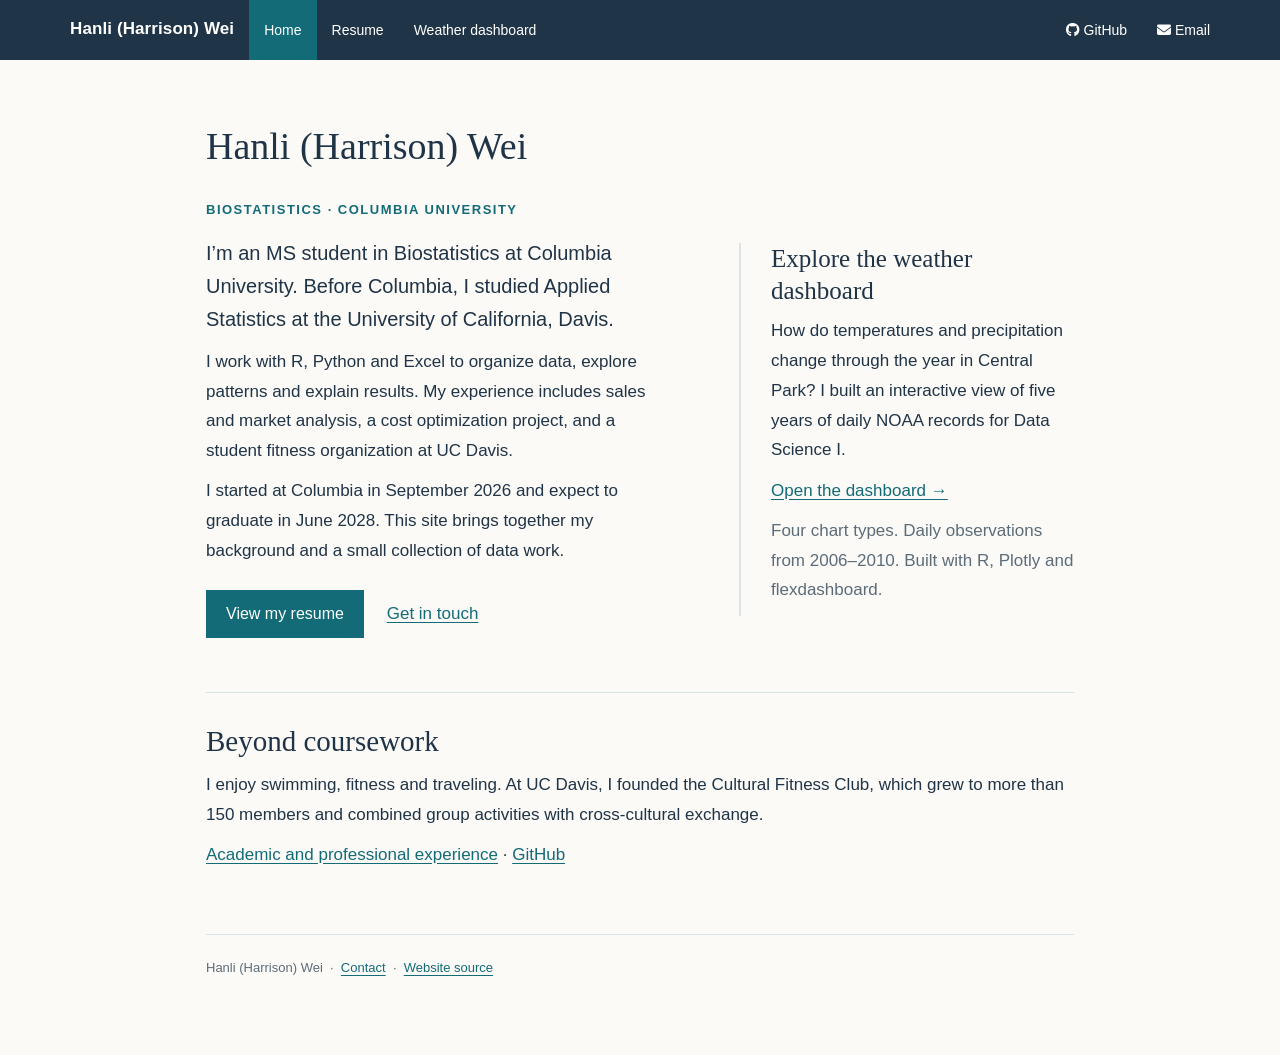
==== index.html @ e3061a86 "Publish reproducible pages after data, navigation and responsive checks" ====
<!DOCTYPE html>

<html>

<head>

<meta charset="utf-8" />
<meta name="generator" content="pandoc" />
<meta http-equiv="X-UA-Compatible" content="IE=EDGE" />




<title>Hanli (Harrison) Wei</title>

<script src="site_libs/header-attrs-2.32/header-attrs.js"></script>
<script src="site_libs/jquery-3.6.0/jquery-3.6.0.min.js"></script>
<meta name="viewport" content="width=device-width, initial-scale=1" />
<link href="site_libs/bootstrap-3.3.5/css/flatly.min.css" rel="stylesheet" />
<script src="site_libs/bootstrap-3.3.5/js/bootstrap.min.js"></script>
<script src="site_libs/bootstrap-3.3.5/shim/html5shiv.min.js"></script>
<script src="site_libs/bootstrap-3.3.5/shim/respond.min.js"></script>
<style>h1 {font-size: 34px;}
       h1.title {font-size: 38px;}
       h2 {font-size: 30px;}
       h3 {font-size: 24px;}
       h4 {font-size: 18px;}
       h5 {font-size: 16px;}
       h6 {font-size: 12px;}
       code {color: inherit; background-color: rgba(0, 0, 0, 0.04);}
       pre:not([class]) { background-color: white }</style>
<script src="site_libs/navigation-1.1/tabsets.js"></script>
<link href="site_libs/highlightjs-9.12.0/textmate.css" rel="stylesheet" />
<script src="site_libs/highlightjs-9.12.0/highlight.js"></script>
<link href="site_libs/font-awesome-6.5.2/css/all.min.css" rel="stylesheet" />
<link href="site_libs/font-awesome-6.5.2/css/v4-shims.min.css" rel="stylesheet" />

<style type="text/css">
  code{white-space: pre-wrap;}
  span.smallcaps{font-variant: small-caps;}
  span.underline{text-decoration: underline;}
  div.column{display: inline-block; vertical-align: top; width: 50%;}
  div.hanging-indent{margin-left: 1.5em; text-indent: -1.5em;}
  ul.task-list{list-style: none;}
    </style>

<style type="text/css">code{white-space: pre;}</style>
<script type="text/javascript">
if (window.hljs) {
  hljs.configure({languages: []});
  hljs.initHighlightingOnLoad();
  if (document.readyState && document.readyState === "complete") {
    window.setTimeout(function() { hljs.initHighlighting(); }, 0);
  }
}
</script>






<link rel="stylesheet" href="styles.css" type="text/css" />



<style type = "text/css">
.main-container {
  max-width: 940px;
  margin-left: auto;
  margin-right: auto;
}
img {
  max-width:100%;
}
.tabbed-pane {
  padding-top: 12px;
}
.html-widget {
  margin-bottom: 20px;
}
button.code-folding-btn:focus {
  outline: none;
}
summary {
  display: list-item;
}
details > summary > p:only-child {
  display: inline;
}
pre code {
  padding: 0;
}
</style>


<style type="text/css">
.dropdown-submenu {
  position: relative;
}
.dropdown-submenu>.dropdown-menu {
  top: 0;
  left: 100%;
  margin-top: -6px;
  margin-left: -1px;
  border-radius: 0 6px 6px 6px;
}
.dropdown-submenu:hover>.dropdown-menu {
  display: block;
}
.dropdown-submenu>a:after {
  display: block;
  content: " ";
  float: right;
  width: 0;
  height: 0;
  border-color: transparent;
  border-style: solid;
  border-width: 5px 0 5px 5px;
  border-left-color: #cccccc;
  margin-top: 5px;
  margin-right: -10px;
}
.dropdown-submenu:hover>a:after {
  border-left-color: #adb5bd;
}
.dropdown-submenu.pull-left {
  float: none;
}
.dropdown-submenu.pull-left>.dropdown-menu {
  left: -100%;
  margin-left: 10px;
  border-radius: 6px 0 6px 6px;
}
</style>

<script type="text/javascript">
// manage active state of menu based on current page
$(document).ready(function () {
  // active menu anchor
  href = window.location.pathname
  href = href.substr(href.lastIndexOf('/') + 1)
  if (href === "")
    href = "index.html";
  var menuAnchor = $('a[href="' + href + '"]');

  // mark the anchor link active (and if it's in a dropdown, also mark that active)
  var dropdown = menuAnchor.closest('li.dropdown');
  if (window.bootstrap) { // Bootstrap 4+
    menuAnchor.addClass('active');
    dropdown.find('> .dropdown-toggle').addClass('active');
  } else { // Bootstrap 3
    menuAnchor.parent().addClass('active');
    dropdown.addClass('active');
  }

  // Navbar adjustments
  var navHeight = $(".navbar").first().height() + 15;
  var style = document.createElement('style');
  var pt = "padding-top: " + navHeight + "px; ";
  var mt = "margin-top: -" + navHeight + "px; ";
  var css = "";
  // offset scroll position for anchor links (for fixed navbar)
  for (var i = 1; i <= 6; i++) {
    css += ".section h" + i + "{ " + pt + mt + "}\n";
  }
  style.innerHTML = "body {" + pt + "padding-bottom: 40px; }\n" + css;
  document.head.appendChild(style);
});
</script>

<!-- tabsets -->

<style type="text/css">
.tabset-dropdown > .nav-tabs {
  display: inline-table;
  max-height: 500px;
  min-height: 44px;
  overflow-y: auto;
  border: 1px solid #ddd;
  border-radius: 4px;
}

.tabset-dropdown > .nav-tabs > li.active:before, .tabset-dropdown > .nav-tabs.nav-tabs-open:before {
  content: "\e259";
  font-family: 'Glyphicons Halflings';
  display: inline-block;
  padding: 10px;
  border-right: 1px solid #ddd;
}

.tabset-dropdown > .nav-tabs.nav-tabs-open > li.active:before {
  content: "\e258";
  font-family: 'Glyphicons Halflings';
  border: none;
}

.tabset-dropdown > .nav-tabs > li.active {
  display: block;
}

.tabset-dropdown > .nav-tabs > li > a,
.tabset-dropdown > .nav-tabs > li > a:focus,
.tabset-dropdown > .nav-tabs > li > a:hover {
  border: none;
  display: inline-block;
  border-radius: 4px;
  background-color: transparent;
}

.tabset-dropdown > .nav-tabs.nav-tabs-open > li {
  display: block;
  float: none;
}

.tabset-dropdown > .nav-tabs > li {
  display: none;
}
</style>

<!-- code folding -->




</head>

<body>


<div class="container-fluid main-container">




<div class="navbar navbar-default  navbar-fixed-top" role="navigation">
  <div class="container">
    <div class="navbar-header">
      <button type="button" class="navbar-toggle collapsed" data-toggle="collapse" data-bs-toggle="collapse" data-target="#navbar" data-bs-target="#navbar">
        <span class="icon-bar"></span>
        <span class="icon-bar"></span>
        <span class="icon-bar"></span>
      </button>
      <a class="navbar-brand" href="index.html">Hanli (Harrison) Wei</a>
    </div>
    <div id="navbar" class="navbar-collapse collapse">
      <ul class="nav navbar-nav">
        <li>
  <a href="index.html">Home</a>
</li>
<li>
  <a href="resume.html">Resume</a>
</li>
<li>
  <a href="dashboard.html">Weather dashboard</a>
</li>
      </ul>
      <ul class="nav navbar-nav navbar-right">
        <li>
  <a href="https://github.com/hw3206">
    <span class="fa fa-github"></span>
     
    GitHub
  </a>
</li>
<li>
  <a href="mailto:hw3206@cumc.columbia.edu">
    <span class="fa fa-envelope"></span>
     
    Email
  </a>
</li>
      </ul>
    </div><!--/.nav-collapse -->
  </div><!--/.container -->
</div><!--/.navbar -->

<div id="header">



<h1 class="title toc-ignore">Hanli (Harrison) Wei</h1>

</div>


<div class="eyebrow">
BIOSTATISTICS · COLUMBIA UNIVERSITY
</div>
<div class="intro-grid">
<div>
<p class="lead-copy">
I’m an MS student in Biostatistics at Columbia University. Before
Columbia, I studied Applied Statistics at the University of California,
Davis.
</p>
<p>I work with R, Python and Excel to organize data, explore patterns
and explain results. My experience includes sales and market analysis, a
cost optimization project, and a student fitness organization at UC
Davis.</p>
<p>I started at Columbia in September 2026 and expect to graduate in
June 2028. This site brings together my background and a small
collection of data work.</p>
<div class="link-row">
<p><a class="button-link" href="resume.html">View my resume</a>
<a href="mailto:hw3206@cumc.columbia.edu">Get in touch</a></p>
</div>
</div>
<div id="explore-the-weather-dashboard"
class="section level2 intro-side">
<h2>Explore the weather dashboard</h2>
<p>How do temperatures and precipitation change through the year in
Central Park? I built an interactive view of five years of daily NOAA
records for Data Science I.</p>
<p><a href="dashboard.html">Open the dashboard →</a></p>
<p class="muted">
Four chart types. Daily observations from 2006–2010. Built with R,
Plotly and flexdashboard.
</p>
</div>
</div>
<div class="section-rule">

</div>
<div id="beyond-coursework" class="section level2">
<h2>Beyond coursework</h2>
<p>I enjoy swimming, fitness and traveling. At UC Davis, I founded the
Cultural Fitness Club, which grew to more than 150 members and combined
group activities with cross-cultural exchange.</p>
<p><a href="resume.html">Academic and professional experience</a> · <a
href="https://github.com/hw3206">GitHub</a></p>
</div>

<footer class="site-footer">
  <span>Hanli (Harrison) Wei</span> &nbsp;·&nbsp;
  <a href="mailto:hw3206@cumc.columbia.edu">Contact</a> &nbsp;·&nbsp;
  <a href="https://github.com/hw3206/hw3206.github.io">Website source</a>
</footer>



</div>

<script>

// add bootstrap table styles to pandoc tables
function bootstrapStylePandocTables() {
  $('tr.odd').parent('tbody').parent('table').addClass('table table-condensed');
}
$(document).ready(function () {
  bootstrapStylePandocTables();
});


</script>

<!-- tabsets -->

<script>
$(document).ready(function () {
  window.buildTabsets("TOC");
});

$(document).ready(function () {
  $('.tabset-dropdown > .nav-tabs > li').click(function () {
    $(this).parent().toggleClass('nav-tabs-open');
  });
});
</script>

<!-- code folding -->


<!-- dynamically load mathjax for compatibility with self-contained -->
<script>
  (function () {
    var script = document.createElement("script");
    script.type = "text/javascript";
    script.src  = "https://mathjax.rstudio.com/latest/MathJax.js?config=TeX-AMS-MML_HTMLorMML";
    document.getElementsByTagName("head")[0].appendChild(script);
  })();
</script>

</body>
</html>
---- site_libs/bootstrap-3.3.5/css/flatly.min.css ----
@font-face {
  font-family: 'Lato';
  font-style: normal;
  font-weight: 400;
  src: url(fonts/Lato.ttf) format('truetype');
}
@font-face {
  font-family: 'Lato';
  font-style: normal;
  font-weight: 700;
  src: url(fonts/LatoBold.ttf) format('truetype');
}
@font-face {
  font-family: 'Lato';
  font-style: italic;
  font-weight: 400;
  src: url(fonts/LatoItalic.ttf) format('truetype');
}

/*!
 * bootswatch v3.3.6
 * Homepage: http://bootswatch.com
 * Copyright 2012-2015 Thomas Park
 * Licensed under MIT
 * Based on Bootstrap
*//*!
 * Bootstrap v3.3.6 (http://getbootstrap.com)
 * Copyright 2011-2015 Twitter, Inc.
 * Licensed under MIT (https://github.com/twbs/bootstrap/blob/master/LICENSE)
 *//*! normalize.css v3.0.3 | MIT License | github.com/necolas/normalize.css */html{font-family:sans-serif;-ms-text-size-adjust:100%;-webkit-text-size-adjust:100%}body{margin:0}article,aside,details,figcaption,figure,footer,header,hgroup,main,menu,nav,section,summary{display:block}audio,canvas,progress,video{display:inline-block;vertical-align:baseline}audio:not([controls]){display:none;height:0}[hidden],template{display:none}a{background-color:transparent}a:active,a:hover{outline:0}abbr[title]{border-bottom:1px dotted}b,strong{font-weight:bold}dfn{font-style:italic}h1{font-size:2em;margin:0.67em 0}mark{background:#ff0;color:#000}small{font-size:80%}sub,sup{font-size:75%;line-height:0;position:relative;vertical-align:baseline}sup{top:-0.5em}sub{bottom:-0.25em}img{border:0}svg:not(:root){overflow:hidden}figure{margin:1em 40px}hr{-webkit-box-sizing:content-box;-moz-box-sizing:content-box;box-sizing:content-box;height:0}pre{overflow:auto}code,kbd,pre,samp{font-family:monospace, monospace;font-size:1em}button,input,optgroup,select,textarea{color:inherit;font:inherit;margin:0}button{overflow:visible}button,select{text-transform:none}button,html input[type="button"],input[type="reset"],input[type="submit"]{-webkit-appearance:button;cursor:pointer}button[disabled],html input[disabled]{cursor:default}button::-moz-focus-inner,input::-moz-focus-inner{border:0;padding:0}input{line-height:normal}input[type="checkbox"],input[type="radio"]{-webkit-box-sizing:border-box;-moz-box-sizing:border-box;box-sizing:border-box;padding:0}input[type="number"]::-webkit-inner-spin-button,input[type="number"]::-webkit-outer-spin-button{height:auto}input[type="search"]{-webkit-appearance:textfield;-webkit-box-sizing:content-box;-moz-box-sizing:content-box;box-sizing:content-box}input[type="search"]::-webkit-search-cancel-button,input[type="search"]::-webkit-search-decoration{-webkit-appearance:none}fieldset{border:1px solid #c0c0c0;margin:0 2px;padding:0.35em 0.625em 0.75em}legend{border:0;padding:0}textarea{overflow:auto}optgroup{font-weight:bold}table{border-collapse:collapse;border-spacing:0}td,th{padding:0}/*! Source: https://github.com/h5bp/html5-boilerplate/blob/master/src/css/main.css */@media print{*,*:before,*:after{background:transparent !important;color:#000 !important;-webkit-box-shadow:none !important;box-shadow:none !important;text-shadow:none !important}a,a:visited{text-decoration:underline}a[href]:after{content:" (" attr(href) ")"}abbr[title]:after{content:" (" attr(title) ")"}a[href^="#"]:after,a[href^="javascript:"]:after{content:""}pre,blockquote{border:1px solid #999;page-break-inside:avoid}thead{display:table-header-group}tr,img{page-break-inside:avoid}img{max-width:100% !important}p,h2,h3{orphans:3;widows:3}h2,h3{page-break-after:avoid}.navbar{display:none}.btn>.caret,.dropup>.btn>.caret{border-top-color:#000 !important}.label{border:1px solid #000}.table{border-collapse:collapse !important}.table td,.table th{background-color:#fff !important}.table-bordered th,.table-bordered td{border:1px solid #ddd !important}}@font-face{font-family:'Glyphicons Halflings';src:url('../fonts/glyphicons-halflings-regular.eot');src:url('../fonts/glyphicons-halflings-regular.eot?#iefix') format('embedded-opentype'),url('../fonts/glyphicons-halflings-regular.woff') format('woff'),url('../fonts/glyphicons-halflings-regular.ttf') format('truetype'),url('../fonts/glyphicons-halflings-regular.svg#glyphicons_halflingsregular') format('svg')}.glyphicon{position:relative;top:1px;display:inline-block;font-family:'Glyphicons Halflings';font-style:normal;font-weight:normal;line-height:1;-webkit-font-smoothing:antialiased;-moz-osx-font-smoothing:grayscale}.glyphicon-asterisk:before{content:"\002a"}.glyphicon-plus:before{content:"\002b"}.glyphicon-euro:before,.glyphicon-eur:before{content:"\20ac"}.glyphicon-minus:before{content:"\2212"}.glyphicon-cloud:before{content:"\2601"}.glyphicon-envelope:before{content:"\2709"}.glyphicon-pencil:before{content:"\270f"}.glyphicon-glass:before{content:"\e001"}.glyphicon-music:before{content:"\e002"}.glyphicon-search:before{content:"\e003"}.glyphicon-heart:before{content:"\e005"}.glyphicon-star:before{content:"\e006"}.glyphicon-star-empty:before{content:"\e007"}.glyphicon-user:before{content:"\e008"}.glyphicon-film:before{content:"\e009"}.glyphicon-th-large:before{content:"\e010"}.glyphicon-th:before{content:"\e011"}.glyphicon-th-list:before{content:"\e012"}.glyphicon-ok:before{content:"\e013"}.glyphicon-remove:before{content:"\e014"}.glyphicon-zoom-in:before{content:"\e015"}.glyphicon-zoom-out:before{content:"\e016"}.glyphicon-off:before{content:"\e017"}.glyphicon-signal:before{content:"\e018"}.glyphicon-cog:before{content:"\e019"}.glyphicon-trash:before{content:"\e020"}.glyphicon-home:before{content:"\e021"}.glyphicon-file:before{content:"\e022"}.glyphicon-time:before{content:"\e023"}.glyphicon-road:before{content:"\e024"}.glyphicon-download-alt:before{content:"\e025"}.glyphicon-download:before{content:"\e026"}.glyphicon-upload:before{content:"\e027"}.glyphicon-inbox:before{content:"\e028"}.glyphicon-play-circle:before{content:"\e029"}.glyphicon-repeat:before{content:"\e030"}.glyphicon-refresh:before{content:"\e031"}.glyphicon-list-alt:before{content:"\e032"}.glyphicon-lock:before{content:"\e033"}.glyphicon-flag:before{content:"\e034"}.glyphicon-headphones:before{content:"\e035"}.glyphicon-volume-off:before{content:"\e036"}.glyphicon-volume-down:before{content:"\e037"}.glyphicon-volume-up:before{content:"\e038"}.glyphicon-qrcode:before{content:"\e039"}.glyphicon-barcode:before{content:"\e040"}.glyphicon-tag:before{content:"\e041"}.glyphicon-tags:before{content:"\e042"}.glyphicon-book:before{content:"\e043"}.glyphicon-bookmark:before{content:"\e044"}.glyphicon-print:before{content:"\e045"}.glyphicon-camera:before{content:"\e046"}.glyphicon-font:before{content:"\e047"}.glyphicon-bold:before{content:"\e048"}.glyphicon-italic:before{content:"\e049"}.glyphicon-text-height:before{content:"\e050"}.glyphicon-text-width:before{content:"\e051"}.glyphicon-align-left:before{content:"\e052"}.glyphicon-align-center:before{content:"\e053"}.glyphicon-align-right:before{content:"\e054"}.glyphicon-align-justify:before{content:"\e055"}.glyphicon-list:before{content:"\e056"}.glyphicon-indent-left:before{content:"\e057"}.glyphicon-indent-right:before{content:"\e058"}.glyphicon-facetime-video:before{content:"\e059"}.glyphicon-picture:before{content:"\e060"}.glyphicon-map-marker:before{content:"\e062"}.glyphicon-adjust:before{content:"\e063"}.glyphicon-tint:before{content:"\e064"}.glyphicon-edit:before{content:"\e065"}.glyphicon-share:before{content:"\e066"}.glyphicon-check:before{content:"\e067"}.glyphicon-move:before{content:"\e068"}.glyphicon-step-backward:before{content:"\e069"}.glyphicon-fast-backward:before{content:"\e070"}.glyphicon-backward:before{content:"\e071"}.glyphicon-play:before{content:"\e072"}.glyphicon-pause:before{content:"\e073"}.glyphicon-stop:before{content:"\e074"}.glyphicon-forward:before{content:"\e075"}.glyphicon-fast-forward:before{content:"\e076"}.glyphicon-step-forward:before{content:"\e077"}.glyphicon-eject:before{content:"\e078"}.glyphicon-chevron-left:before{content:"\e079"}.glyphicon-chevron-right:before{content:"\e080"}.glyphicon-plus-sign:before{content:"\e081"}.glyphicon-minus-sign:before{content:"\e082"}.glyphicon-remove-sign:before{content:"\e083"}.glyphicon-ok-sign:before{content:"\e084"}.glyphicon-question-sign:before{content:"\e085"}.glyphicon-info-sign:before{content:"\e086"}.glyphicon-screenshot:before{content:"\e087"}.glyphicon-remove-circle:before{content:"\e088"}.glyphicon-ok-circle:before{content:"\e089"}.glyphicon-ban-circle:before{content:"\e090"}.glyphicon-arrow-left:before{content:"\e091"}.glyphicon-arrow-right:before{content:"\e092"}.glyphicon-arrow-up:before{content:"\e093"}.glyphicon-arrow-down:before{content:"\e094"}.glyphicon-share-alt:before{content:"\e095"}.glyphicon-resize-full:before{content:"\e096"}.glyphicon-resize-small:before{content:"\e097"}.glyphicon-exclamation-sign:before{content:"\e101"}.glyphicon-gift:before{content:"\e102"}.glyphicon-leaf:before{content:"\e103"}.glyphicon-fire:before{content:"\e104"}.glyphicon-eye-open:before{content:"\e105"}.glyphicon-eye-close:before{content:"\e106"}.glyphicon-warning-sign:before{content:"\e107"}.glyphicon-plane:before{content:"\e108"}.glyphicon-calendar:before{content:"\e109"}.glyphicon-random:before{content:"\e110"}.glyphicon-comment:before{content:"\e111"}.glyphicon-magnet:before{content:"\e112"}.glyphicon-chevron-up:before{content:"\e113"}.glyphicon-chevron-down:before{content:"\e114"}.glyphicon-retweet:before{content:"\e115"}.glyphicon-shopping-cart:before{content:"\e116"}.glyphicon-folder-close:before{content:"\e117"}.glyphicon-folder-open:before{content:"\e118"}.glyphicon-resize-vertical:before{content:"\e119"}.glyphicon-resize-horizontal:before{content:"\e120"}.glyphicon-hdd:before{content:"\e121"}.glyphicon-bullhorn:before{content:"\e122"}.glyphicon-bell:before{content:"\e123"}.glyphicon-certificate:before{content:"\e124"}.glyphicon-thumbs-up:before{content:"\e125"}.glyphicon-thumbs-down:before{content:"\e126"}.glyphicon-hand-right:before{content:"\e127"}.glyphicon-hand-left:before{content:"\e128"}.glyphicon-hand-up:before{content:"\e129"}.glyphicon-hand-down:before{content:"\e130"}.glyphicon-circle-arrow-right:before{content:"\e131"}.glyphicon-circle-arrow-left:before{content:"\e132"}.glyphicon-circle-arrow-up:before{content:"\e133"}.glyphicon-circle-arrow-down:before{content:"\e134"}.glyphicon-globe:before{content:"\e135"}.glyphicon-wrench:before{content:"\e136"}.glyphicon-tasks:before{content:"\e137"}.glyphicon-filter:before{content:"\e138"}.glyphicon-briefcase:before{content:"\e139"}.glyphicon-fullscreen:before{content:"\e140"}.glyphicon-dashboard:before{content:"\e141"}.glyphicon-paperclip:before{content:"\e142"}.glyphicon-heart-empty:before{content:"\e143"}.glyphicon-link:before{content:"\e144"}.glyphicon-phone:before{content:"\e145"}.glyphicon-pushpin:before{content:"\e146"}.glyphicon-usd:before{content:"\e148"}.glyphicon-gbp:before{content:"\e149"}.glyphicon-sort:before{content:"\e150"}.glyphicon-sort-by-alphabet:before{content:"\e151"}.glyphicon-sort-by-alphabet-alt:before{content:"\e152"}.glyphicon-sort-by-order:before{content:"\e153"}.glyphicon-sort-by-order-alt:before{content:"\e154"}.glyphicon-sort-by-attributes:before{content:"\e155"}.glyphicon-sort-by-attributes-alt:before{content:"\e156"}.glyphicon-unchecked:before{content:"\e157"}.glyphicon-expand:before{content:"\e158"}.glyphicon-collapse-down:before{content:"\e159"}.glyphicon-collapse-up:before{content:"\e160"}.glyphicon-log-in:before{content:"\e161"}.glyphicon-flash:before{content:"\e162"}.glyphicon-log-out:before{content:"\e163"}.glyphicon-new-window:before{content:"\e164"}.glyphicon-record:before{content:"\e165"}.glyphicon-save:before{content:"\e166"}.glyphicon-open:before{content:"\e167"}.glyphicon-saved:before{content:"\e168"}.glyphicon-import:before{content:"\e169"}.glyphicon-export:before{content:"\e170"}.glyphicon-send:before{content:"\e171"}.glyphicon-floppy-disk:before{content:"\e172"}.glyphicon-floppy-saved:before{content:"\e173"}.glyphicon-floppy-remove:before{content:"\e174"}.glyphicon-floppy-save:before{content:"\e175"}.glyphicon-floppy-open:before{content:"\e176"}.glyphicon-credit-card:before{content:"\e177"}.glyphicon-transfer:before{content:"\e178"}.glyphicon-cutlery:before{content:"\e179"}.glyphicon-header:before{content:"\e180"}.glyphicon-compressed:before{content:"\e181"}.glyphicon-earphone:before{content:"\e182"}.glyphicon-phone-alt:before{content:"\e183"}.glyphicon-tower:before{content:"\e184"}.glyphicon-stats:before{content:"\e185"}.glyphicon-sd-video:before{content:"\e186"}.glyphicon-hd-video:before{content:"\e187"}.glyphicon-subtitles:before{content:"\e188"}.glyphicon-sound-stereo:before{content:"\e189"}.glyphicon-sound-dolby:before{content:"\e190"}.glyphicon-sound-5-1:before{content:"\e191"}.glyphicon-sound-6-1:before{content:"\e192"}.glyphicon-sound-7-1:before{content:"\e193"}.glyphicon-copyright-mark:before{content:"\e194"}.glyphicon-registration-mark:before{content:"\e195"}.glyphicon-cloud-download:before{content:"\e197"}.glyphicon-cloud-upload:before{content:"\e198"}.glyphicon-tree-conifer:before{content:"\e199"}.glyphicon-tree-deciduous:before{content:"\e200"}.glyphicon-cd:before{content:"\e201"}.glyphicon-save-file:before{content:"\e202"}.glyphicon-open-file:before{content:"\e203"}.glyphicon-level-up:before{content:"\e204"}.glyphicon-copy:before{content:"\e205"}.glyphicon-paste:before{content:"\e206"}.glyphicon-alert:before{content:"\e209"}.glyphicon-equalizer:before{content:"\e210"}.glyphicon-king:before{content:"\e211"}.glyphicon-queen:before{content:"\e212"}.glyphicon-pawn:before{content:"\e213"}.glyphicon-bishop:before{content:"\e214"}.glyphicon-knight:before{content:"\e215"}.glyphicon-baby-formula:before{content:"\e216"}.glyphicon-tent:before{content:"\26fa"}.glyphicon-blackboard:before{content:"\e218"}.glyphicon-bed:before{content:"\e219"}.glyphicon-apple:before{content:"\f8ff"}.glyphicon-erase:before{content:"\e221"}.glyphicon-hourglass:before{content:"\231b"}.glyphicon-lamp:before{content:"\e223"}.glyphicon-duplicate:before{content:"\e224"}.glyphicon-piggy-bank:before{content:"\e225"}.glyphicon-scissors:before{content:"\e226"}.glyphicon-bitcoin:before{content:"\e227"}.glyphicon-btc:before{content:"\e227"}.glyphicon-xbt:before{content:"\e227"}.glyphicon-yen:before{content:"\00a5"}.glyphicon-jpy:before{content:"\00a5"}.glyphicon-ruble:before{content:"\20bd"}.glyphicon-rub:before{content:"\20bd"}.glyphicon-scale:before{content:"\e230"}.glyphicon-ice-lolly:before{content:"\e231"}.glyphicon-ice-lolly-tasted:before{content:"\e232"}.glyphicon-education:before{content:"\e233"}.glyphicon-option-horizontal:before{content:"\e234"}.glyphicon-option-vertical:before{content:"\e235"}.glyphicon-menu-hamburger:before{content:"\e236"}.glyphicon-modal-window:before{content:"\e237"}.glyphicon-oil:before{content:"\e238"}.glyphicon-grain:before{content:"\e239"}.glyphicon-sunglasses:before{content:"\e240"}.glyphicon-text-size:before{content:"\e241"}.glyphicon-text-color:before{content:"\e242"}.glyphicon-text-background:before{content:"\e243"}.glyphicon-object-align-top:before{content:"\e244"}.glyphicon-object-align-bottom:before{content:"\e245"}.glyphicon-object-align-horizontal:before{content:"\e246"}.glyphicon-object-align-left:before{content:"\e247"}.glyphicon-object-align-vertical:before{content:"\e248"}.glyphicon-object-align-right:before{content:"\e249"}.glyphicon-triangle-right:before{content:"\e250"}.glyphicon-triangle-left:before{content:"\e251"}.glyphicon-triangle-bottom:before{content:"\e252"}.glyphicon-triangle-top:before{content:"\e253"}.glyphicon-console:before{content:"\e254"}.glyphicon-superscript:before{content:"\e255"}.glyphicon-subscript:before{content:"\e256"}.glyphicon-menu-left:before{content:"\e257"}.glyphicon-menu-right:before{content:"\e258"}.glyphicon-menu-down:before{content:"\e259"}.glyphicon-menu-up:before{content:"\e260"}*{-webkit-box-sizing:border-box;-moz-box-sizing:border-box;box-sizing:border-box}*:before,*:after{-webkit-box-sizing:border-box;-moz-box-sizing:border-box;box-sizing:border-box}html{font-size:10px;-webkit-tap-highlight-color:rgba(0,0,0,0)}body{font-family:"Lato","Helvetica Neue",Helvetica,Arial,sans-serif;font-size:15px;line-height:1.42857143;color:#2c3e50;background-color:#ffffff}input,button,select,textarea{font-family:inherit;font-size:inherit;line-height:inherit}a{color:#18bc9c;text-decoration:none}a:hover,a:focus{color:#18bc9c;text-decoration:underline}a:focus{outline:thin dotted;outline:5px auto -webkit-focus-ring-color;outline-offset:-2px}figure{margin:0}img{vertical-align:middle}.img-responsive,.thumbnail>img,.thumbnail a>img,.carousel-inner>.item>img,.carousel-inner>.item>a>img{display:block;max-width:100%;height:auto}.img-rounded{border-radius:6px}.img-thumbnail{padding:4px;line-height:1.42857143;background-color:#ffffff;border:1px solid #ecf0f1;border-radius:4px;-webkit-transition:all .2s ease-in-out;-o-transition:all .2s ease-in-out;transition:all .2s ease-in-out;display:inline-block;max-width:100%;height:auto}.img-circle{border-radius:50%}hr{margin-top:21px;margin-bottom:21px;border:0;border-top:1px solid #ecf0f1}.sr-only{position:absolute;width:1px;height:1px;margin:-1px;padding:0;overflow:hidden;clip:rect(0, 0, 0, 0);border:0}.sr-only-focusable:active,.sr-only-focusable:focus{position:static;width:auto;height:auto;margin:0;overflow:visible;clip:auto}[role="button"]{cursor:pointer}h1,h2,h3,h4,h5,h6,.h1,.h2,.h3,.h4,.h5,.h6{font-family:"Lato","Helvetica Neue",Helvetica,Arial,sans-serif;font-weight:400;line-height:1.1;color:inherit}h1 small,h2 small,h3 small,h4 small,h5 small,h6 small,.h1 small,.h2 small,.h3 small,.h4 small,.h5 small,.h6 small,h1 .small,h2 .small,h3 .small,h4 .small,h5 .small,h6 .small,.h1 .small,.h2 .small,.h3 .small,.h4 .small,.h5 .small,.h6 .small{font-weight:normal;line-height:1;color:#b4bcc2}h1,.h1,h2,.h2,h3,.h3{margin-top:21px;margin-bottom:10.5px}h1 small,.h1 small,h2 small,.h2 small,h3 small,.h3 small,h1 .small,.h1 .small,h2 .small,.h2 .small,h3 .small,.h3 .small{font-size:65%}h4,.h4,h5,.h5,h6,.h6{margin-top:10.5px;margin-bottom:10.5px}h4 small,.h4 small,h5 small,.h5 small,h6 small,.h6 small,h4 .small,.h4 .small,h5 .small,.h5 .small,h6 .small,.h6 .small{font-size:75%}h1,.h1{font-size:39px}h2,.h2{font-size:32px}h3,.h3{font-size:26px}h4,.h4{font-size:19px}h5,.h5{font-size:15px}h6,.h6{font-size:13px}p{margin:0 0 10.5px}.lead{margin-bottom:21px;font-size:17px;font-weight:300;line-height:1.4}@media (min-width:768px){.lead{font-size:22.5px}}small,.small{font-size:86%}mark,.mark{background-color:#f39c12;padding:.2em}.text-left{text-align:left}.text-right{text-align:right}.text-center{text-align:center}.text-justify{text-align:justify}.text-nowrap{white-space:nowrap}.text-lowercase{text-transform:lowercase}.text-uppercase{text-transform:uppercase}.text-capitalize{text-transform:capitalize}.text-muted{color:#b4bcc2}.text-primary{color:#2c3e50}a.text-primary:hover,a.text-primary:focus{color:#1a242f}.text-success{color:#ffffff}a.text-success:hover,a.text-success:focus{color:#e6e6e6}.text-info{color:#ffffff}a.text-info:hover,a.text-info:focus{color:#e6e6e6}.text-warning{color:#ffffff}a.text-warning:hover,a.text-warning:focus{color:#e6e6e6}.text-danger{color:#ffffff}a.text-danger:hover,a.text-danger:focus{color:#e6e6e6}.bg-primary{color:#fff;background-color:#2c3e50}a.bg-primary:hover,a.bg-primary:focus{background-color:#1a242f}.bg-success{background-color:#18bc9c}a.bg-success:hover,a.bg-success:focus{background-color:#128f76}.bg-info{background-color:#3498db}a.bg-info:hover,a.bg-info:focus{background-color:#217dbb}.bg-warning{background-color:#f39c12}a.bg-warning:hover,a.bg-warning:focus{background-color:#c87f0a}.bg-danger{background-color:#e74c3c}a.bg-danger:hover,a.bg-danger:focus{background-color:#d62c1a}.page-header{padding-bottom:9.5px;margin:42px 0 21px;border-bottom:1px solid transparent}ul,ol{margin-top:0;margin-bottom:10.5px}ul ul,ol ul,ul ol,ol ol{margin-bottom:0}.list-unstyled{padding-left:0;list-style:none}.list-inline{padding-left:0;list-style:none;margin-left:-5px}.list-inline>li{display:inline-block;padding-left:5px;padding-right:5px}dl{margin-top:0;margin-bottom:21px}dt,dd{line-height:1.42857143}dt{font-weight:bold}dd{margin-left:0}@media (min-width:768px){.dl-horizontal dt{float:left;width:160px;clear:left;text-align:right;overflow:hidden;text-overflow:ellipsis;white-space:nowrap}.dl-horizontal dd{margin-left:180px}}abbr[title],abbr[data-original-title]{cursor:help;border-bottom:1px dotted #b4bcc2}.initialism{font-size:90%;text-transform:uppercase}blockquote{padding:10.5px 21px;margin:0 0 21px;font-size:18.75px;border-left:5px solid #ecf0f1}blockquote p:last-child,blockquote ul:last-child,blockquote ol:last-child{margin-bottom:0}blockquote footer,blockquote small,blockquote .small{display:block;font-size:80%;line-height:1.42857143;color:#b4bcc2}blockquote footer:before,blockquote small:before,blockquote .small:before{content:'\2014 \00A0'}.blockquote-reverse,blockquote.pull-right{padding-right:15px;padding-left:0;border-right:5px solid #ecf0f1;border-left:0;text-align:right}.blockquote-reverse footer:before,blockquote.pull-right footer:before,.blockquote-reverse small:before,blockquote.pull-right small:before,.blockquote-reverse .small:before,blockquote.pull-right .small:before{content:''}.blockquote-reverse footer:after,blockquote.pull-right footer:after,.blockquote-reverse small:after,blockquote.pull-right small:after,.blockquote-reverse .small:after,blockquote.pull-right .small:after{content:'\00A0 \2014'}address{margin-bottom:21px;font-style:normal;line-height:1.42857143}code,kbd,pre,samp{font-family:monospace}code{padding:2px 4px;font-size:90%;color:#c7254e;background-color:#f9f2f4;border-radius:4px}kbd{padding:2px 4px;font-size:90%;color:#ffffff;background-color:#333333;border-radius:3px;-webkit-box-shadow:inset 0 -1px 0 rgba(0,0,0,0.25);box-shadow:inset 0 -1px 0 rgba(0,0,0,0.25)}kbd kbd{padding:0;font-size:100%;font-weight:bold;-webkit-box-shadow:none;box-shadow:none}pre{display:block;padding:10px;margin:0 0 10.5px;font-size:14px;line-height:1.42857143;word-break:break-all;word-wrap:break-word;color:#7b8a8b;background-color:#ecf0f1;border:1px solid #cccccc;border-radius:4px}pre code{padding:0;font-size:inherit;color:inherit;white-space:pre-wrap;background-color:transparent;border-radius:0}.pre-scrollable{max-height:340px;overflow-y:scroll}.container{margin-right:auto;margin-left:auto;padding-left:15px;padding-right:15px}@media (min-width:768px){.container{width:750px}}@media (min-width:992px){.container{width:970px}}@media (min-width:1200px){.container{width:1170px}}.container-fluid{margin-right:auto;margin-left:auto;padding-left:15px;padding-right:15px}.row{margin-left:-15px;margin-right:-15px}.col-xs-1,.col-sm-1,.col-md-1,.col-lg-1,.col-xs-2,.col-sm-2,.col-md-2,.col-lg-2,.col-xs-3,.col-sm-3,.col-md-3,.col-lg-3,.col-xs-4,.col-sm-4,.col-md-4,.col-lg-4,.col-xs-5,.col-sm-5,.col-md-5,.col-lg-5,.col-xs-6,.col-sm-6,.col-md-6,.col-lg-6,.col-xs-7,.col-sm-7,.col-md-7,.col-lg-7,.col-xs-8,.col-sm-8,.col-md-8,.col-lg-8,.col-xs-9,.col-sm-9,.col-md-9,.col-lg-9,.col-xs-10,.col-sm-10,.col-md-10,.col-lg-10,.col-xs-11,.col-sm-11,.col-md-11,.col-lg-11,.col-xs-12,.col-sm-12,.col-md-12,.col-lg-12{position:relative;min-height:1px;padding-left:15px;padding-right:15px}.col-xs-1,.col-xs-2,.col-xs-3,.col-xs-4,.col-xs-5,.col-xs-6,.col-xs-7,.col-xs-8,.col-xs-9,.col-xs-10,.col-xs-11,.col-xs-12{float:left}.col-xs-12{width:100%}.col-xs-11{width:91.66666667%}.col-xs-10{width:83.33333333%}.col-xs-9{width:75%}.col-xs-8{width:66.66666667%}.col-xs-7{width:58.33333333%}.col-xs-6{width:50%}.col-xs-5{width:41.66666667%}.col-xs-4{width:33.33333333%}.col-xs-3{width:25%}.col-xs-2{width:16.66666667%}.col-xs-1{width:8.33333333%}.col-xs-pull-12{right:100%}.col-xs-pull-11{right:91.66666667%}.col-xs-pull-10{right:83.33333333%}.col-xs-pull-9{right:75%}.col-xs-pull-8{right:66.66666667%}.col-xs-pull-7{right:58.33333333%}.col-xs-pull-6{right:50%}.col-xs-pull-5{right:41.66666667%}.col-xs-pull-4{right:33.33333333%}.col-xs-pull-3{right:25%}.col-xs-pull-2{right:16.66666667%}.col-xs-pull-1{right:8.33333333%}.col-xs-pull-0{right:auto}.col-xs-push-12{left:100%}.col-xs-push-11{left:91.66666667%}.col-xs-push-10{left:83.33333333%}.col-xs-push-9{left:75%}.col-xs-push-8{left:66.66666667%}.col-xs-push-7{left:58.33333333%}.col-xs-push-6{left:50%}.col-xs-push-5{left:41.66666667%}.col-xs-push-4{left:33.33333333%}.col-xs-push-3{left:25%}.col-xs-push-2{left:16.66666667%}.col-xs-push-1{left:8.33333333%}.col-xs-push-0{left:auto}.col-xs-offset-12{margin-left:100%}.col-xs-offset-11{margin-left:91.66666667%}.col-xs-offset-10{margin-left:83.33333333%}.col-xs-offset-9{margin-left:75%}.col-xs-offset-8{margin-left:66.66666667%}.col-xs-offset-7{margin-left:58.33333333%}.col-xs-offset-6{margin-left:50%}.col-xs-offset-5{margin-left:41.66666667%}.col-xs-offset-4{margin-left:33.33333333%}.col-xs-offset-3{margin-left:25%}.col-xs-offset-2{margin-left:16.66666667%}.col-xs-offset-1{margin-left:8.33333333%}.col-xs-offset-0{margin-left:0%}@media (min-width:768px){.col-sm-1,.col-sm-2,.col-sm-3,.col-sm-4,.col-sm-5,.col-sm-6,.col-sm-7,.col-sm-8,.col-sm-9,.col-sm-10,.col-sm-11,.col-sm-12{float:left}.col-sm-12{width:100%}.col-sm-11{width:91.66666667%}.col-sm-10{width:83.33333333%}.col-sm-9{width:75%}.col-sm-8{width:66.66666667%}.col-sm-7{width:58.33333333%}.col-sm-6{width:50%}.col-sm-5{width:41.66666667%}.col-sm-4{width:33.33333333%}.col-sm-3{width:25%}.col-sm-2{width:16.66666667%}.col-sm-1{width:8.33333333%}.col-sm-pull-12{right:100%}.col-sm-pull-11{right:91.66666667%}.col-sm-pull-10{right:83.33333333%}.col-sm-pull-9{right:75%}.col-sm-pull-8{right:66.66666667%}.col-sm-pull-7{right:58.33333333%}.col-sm-pull-6{right:50%}.col-sm-pull-5{right:41.66666667%}.col-sm-pull-4{right:33.33333333%}.col-sm-pull-3{right:25%}.col-sm-pull-2{right:16.66666667%}.col-sm-pull-1{right:8.33333333%}.col-sm-pull-0{right:auto}.col-sm-push-12{left:100%}.col-sm-push-11{left:91.66666667%}.col-sm-push-10{left:83.33333333%}.col-sm-push-9{left:75%}.col-sm-push-8{left:66.66666667%}.col-sm-push-7{left:58.33333333%}.col-sm-push-6{left:50%}.col-sm-push-5{left:41.66666667%}.col-sm-push-4{left:33.33333333%}.col-sm-push-3{left:25%}.col-sm-push-2{left:16.66666667%}.col-sm-push-1{left:8.33333333%}.col-sm-push-0{left:auto}.col-sm-offset-12{margin-left:100%}.col-sm-offset-11{margin-left:91.66666667%}.col-sm-offset-10{margin-left:83.33333333%}.col-sm-offset-9{margin-left:75%}.col-sm-offset-8{margin-left:66.66666667%}.col-sm-offset-7{margin-left:58.33333333%}.col-sm-offset-6{margin-left:50%}.col-sm-offset-5{margin-left:41.66666667%}.col-sm-offset-4{margin-left:33.33333333%}.col-sm-offset-3{margin-left:25%}.col-sm-offset-2{margin-left:16.66666667%}.col-sm-offset-1{margin-left:8.33333333%}.col-sm-offset-0{margin-left:0%}}@media (min-width:992px){.col-md-1,.col-md-2,.col-md-3,.col-md-4,.col-md-5,.col-md-6,.col-md-7,.col-md-8,.col-md-9,.col-md-10,.col-md-11,.col-md-12{float:left}.col-md-12{width:100%}.col-md-11{width:91.66666667%}.col-md-10{width:83.33333333%}.col-md-9{width:75%}.col-md-8{width:66.66666667%}.col-md-7{width:58.33333333%}.col-md-6{width:50%}.col-md-5{width:41.66666667%}.col-md-4{width:33.33333333%}.col-md-3{width:25%}.col-md-2{width:16.66666667%}.col-md-1{width:8.33333333%}.col-md-pull-12{right:100%}.col-md-pull-11{right:91.66666667%}.col-md-pull-10{right:83.33333333%}.col-md-pull-9{right:75%}.col-md-pull-8{right:66.66666667%}.col-md-pull-7{right:58.33333333%}.col-md-pull-6{right:50%}.col-md-pull-5{right:41.66666667%}.col-md-pull-4{right:33.33333333%}.col-md-pull-3{right:25%}.col-md-pull-2{right:16.66666667%}.col-md-pull-1{right:8.33333333%}.col-md-pull-0{right:auto}.col-md-push-12{left:100%}.col-md-push-11{left:91.66666667%}.col-md-push-10{left:83.33333333%}.col-md-push-9{left:75%}.col-md-push-8{left:66.66666667%}.col-md-push-7{left:58.33333333%}.col-md-push-6{left:50%}.col-md-push-5{left:41.66666667%}.col-md-push-4{left:33.33333333%}.col-md-push-3{left:25%}.col-md-push-2{left:16.66666667%}.col-md-push-1{left:8.33333333%}.col-md-push-0{left:auto}.col-md-offset-12{margin-left:100%}.col-md-offset-11{margin-left:91.66666667%}.col-md-offset-10{margin-left:83.33333333%}.col-md-offset-9{margin-left:75%}.col-md-offset-8{margin-left:66.66666667%}.col-md-offset-7{margin-left:58.33333333%}.col-md-offset-6{margin-left:50%}.col-md-offset-5{margin-left:41.66666667%}.col-md-offset-4{margin-left:33.33333333%}.col-md-offset-3{margin-left:25%}.col-md-offset-2{margin-left:16.66666667%}.col-md-offset-1{margin-left:8.33333333%}.col-md-offset-0{margin-left:0%}}@media (min-width:1200px){.col-lg-1,.col-lg-2,.col-lg-3,.col-lg-4,.col-lg-5,.col-lg-6,.col-lg-7,.col-lg-8,.col-lg-9,.col-lg-10,.col-lg-11,.col-lg-12{float:left}.col-lg-12{width:100%}.col-lg-11{width:91.66666667%}.col-lg-10{width:83.33333333%}.col-lg-9{width:75%}.col-lg-8{width:66.66666667%}.col-lg-7{width:58.33333333%}.col-lg-6{width:50%}.col-lg-5{width:41.66666667%}.col-lg-4{width:33.33333333%}.col-lg-3{width:25%}.col-lg-2{width:16.66666667%}.col-lg-1{width:8.33333333%}.col-lg-pull-12{right:100%}.col-lg-pull-11{right:91.66666667%}.col-lg-pull-10{right:83.33333333%}.col-lg-pull-9{right:75%}.col-lg-pull-8{right:66.66666667%}.col-lg-pull-7{right:58.33333333%}.col-lg-pull-6{right:50%}.col-lg-pull-5{right:41.66666667%}.col-lg-pull-4{right:33.33333333%}.col-lg-pull-3{right:25%}.col-lg-pull-2{right:16.66666667%}.col-lg-pull-1{right:8.33333333%}.col-lg-pull-0{right:auto}.col-lg-push-12{left:100%}.col-lg-push-11{left:91.66666667%}.col-lg-push-10{left:83.33333333%}.col-lg-push-9{left:75%}.col-lg-push-8{left:66.66666667%}.col-lg-push-7{left:58.33333333%}.col-lg-push-6{left:50%}.col-lg-push-5{left:41.66666667%}.col-lg-push-4{left:33.33333333%}.col-lg-push-3{left:25%}.col-lg-push-2{left:16.66666667%}.col-lg-push-1{left:8.33333333%}.col-lg-push-0{left:auto}.col-lg-offset-12{margin-left:100%}.col-lg-offset-11{margin-left:91.66666667%}.col-lg-offset-10{margin-left:83.33333333%}.col-lg-offset-9{margin-left:75%}.col-lg-offset-8{margin-left:66.66666667%}.col-lg-offset-7{margin-left:58.33333333%}.col-lg-offset-6{margin-left:50%}.col-lg-offset-5{margin-left:41.66666667%}.col-lg-offset-4{margin-left:33.33333333%}.col-lg-offset-3{margin-left:25%}.col-lg-offset-2{margin-left:16.66666667%}.col-lg-offset-1{margin-left:8.33333333%}.col-lg-offset-0{margin-left:0%}}table{background-color:transparent}caption{padding-top:8px;padding-bottom:8px;color:#b4bcc2;text-align:left}th{}.table{width:100%;max-width:100%;margin-bottom:21px}.table>thead>tr>th,.table>tbody>tr>th,.table>tfoot>tr>th,.table>thead>tr>td,.table>tbody>tr>td,.table>tfoot>tr>td{padding:8px;line-height:1.42857143;vertical-align:top;border-top:1px solid #ecf0f1}.table>thead>tr>th{vertical-align:bottom;border-bottom:2px solid #ecf0f1}.table>caption+thead>tr:first-child>th,.table>colgroup+thead>tr:first-child>th,.table>thead:first-child>tr:first-child>th,.table>caption+thead>tr:first-child>td,.table>colgroup+thead>tr:first-child>td,.table>thead:first-child>tr:first-child>td{border-top:0}.table>tbody+tbody{border-top:2px solid #ecf0f1}.table .table{background-color:#ffffff}.table-condensed>thead>tr>th,.table-condensed>tbody>tr>th,.table-condensed>tfoot>tr>th,.table-condensed>thead>tr>td,.table-condensed>tbody>tr>td,.table-condensed>tfoot>tr>td{padding:5px}.table-bordered{border:1px solid #ecf0f1}.table-bordered>thead>tr>th,.table-bordered>tbody>tr>th,.table-bordered>tfoot>tr>th,.table-bordered>thead>tr>td,.table-bordered>tbody>tr>td,.table-bordered>tfoot>tr>td{border:1px solid #ecf0f1}.table-bordered>thead>tr>th,.table-bordered>thead>tr>td{border-bottom-width:2px}.table-striped>tbody>tr:nth-of-type(odd){background-color:#f9f9f9}.table-hover>tbody>tr:hover{background-color:#ecf0f1}table col[class*="col-"]{position:static;float:none;display:table-column}table td[class*="col-"],table th[class*="col-"]{position:static;float:none;display:table-cell}.table>thead>tr>td.active,.table>tbody>tr>td.active,.table>tfoot>tr>td.active,.table>thead>tr>th.active,.table>tbody>tr>th.active,.table>tfoot>tr>th.active,.table>thead>tr.active>td,.table>tbody>tr.active>td,.table>tfoot>tr.active>td,.table>thead>tr.active>th,.table>tbody>tr.active>th,.table>tfoot>tr.active>th{background-color:#ecf0f1}.table-hover>tbody>tr>td.active:hover,.table-hover>tbody>tr>th.active:hover,.table-hover>tbody>tr.active:hover>td,.table-hover>tbody>tr:hover>.active,.table-hover>tbody>tr.active:hover>th{background-color:#dde4e6}.table>thead>tr>td.success,.table>tbody>tr>td.success,.table>tfoot>tr>td.success,.table>thead>tr>th.success,.table>tbody>tr>th.success,.table>tfoot>tr>th.success,.table>thead>tr.success>td,.table>tbody>tr.success>td,.table>tfoot>tr.success>td,.table>thead>tr.success>th,.table>tbody>tr.success>th,.table>tfoot>tr.success>th{background-color:#18bc9c}.table-hover>tbody>tr>td.success:hover,.table-hover>tbody>tr>th.success:hover,.table-hover>tbody>tr.success:hover>td,.table-hover>tbody>tr:hover>.success,.table-hover>tbody>tr.success:hover>th{background-color:#15a589}.table>thead>tr>td.info,.table>tbody>tr>td.info,.table>tfoot>tr>td.info,.table>thead>tr>th.info,.table>tbody>tr>th.info,.table>tfoot>tr>th.info,.table>thead>tr.info>td,.table>tbody>tr.info>td,.table>tfoot>tr.info>td,.table>thead>tr.info>th,.table>tbody>tr.info>th,.table>tfoot>tr.info>th{background-color:#3498db}.table-hover>tbody>tr>td.info:hover,.table-hover>tbody>tr>th.info:hover,.table-hover>tbody>tr.info:hover>td,.table-hover>tbody>tr:hover>.info,.table-hover>tbody>tr.info:hover>th{background-color:#258cd1}.table>thead>tr>td.warning,.table>tbody>tr>td.warning,.table>tfoot>tr>td.warning,.table>thead>tr>th.warning,.table>tbody>tr>th.warning,.table>tfoot>tr>th.warning,.table>thead>tr.warning>td,.table>tbody>tr.warning>td,.table>tfoot>tr.warning>td,.table>thead>tr.warning>th,.table>tbody>tr.warning>th,.table>tfoot>tr.warning>th{background-color:#f39c12}.table-hover>tbody>tr>td.warning:hover,.table-hover>tbody>tr>th.warning:hover,.table-hover>tbody>tr.warning:hover>td,.table-hover>tbody>tr:hover>.warning,.table-hover>tbody>tr.warning:hover>th{background-color:#e08e0b}.table>thead>tr>td.danger,.table>tbody>tr>td.danger,.table>tfoot>tr>td.danger,.table>thead>tr>th.danger,.table>tbody>tr>th.danger,.table>tfoot>tr>th.danger,.table>thead>tr.danger>td,.table>tbody>tr.danger>td,.table>tfoot>tr.danger>td,.table>thead>tr.danger>th,.table>tbody>tr.danger>th,.table>tfoot>tr.danger>th{background-color:#e74c3c}.table-hover>tbody>tr>td.danger:hover,.table-hover>tbody>tr>th.danger:hover,.table-hover>tbody>tr.danger:hover>td,.table-hover>tbody>tr:hover>.danger,.table-hover>tbody>tr.danger:hover>th{background-color:#e43725}.table-responsive{overflow-x:auto;min-height:0.01%}@media screen and (max-width:767px){.table-responsive{width:100%;margin-bottom:15.75px;overflow-y:hidden;-ms-overflow-style:-ms-autohiding-scrollbar;border:1px solid #ecf0f1}.table-responsive>.table{margin-bottom:0}.table-responsive>.table>thead>tr>th,.table-responsive>.table>tbody>tr>th,.table-responsive>.table>tfoot>tr>th,.table-responsive>.table>thead>tr>td,.table-responsive>.table>tbody>tr>td,.table-responsive>.table>tfoot>tr>td{white-space:nowrap}.table-responsive>.table-bordered{border:0}.table-responsive>.table-bordered>thead>tr>th:first-child,.table-responsive>.table-bordered>tbody>tr>th:first-child,.table-responsive>.table-bordered>tfoot>tr>th:first-child,.table-responsive>.table-bordered>thead>tr>td:first-child,.table-responsive>.table-bordered>tbody>tr>td:first-child,.table-responsive>.table-bordered>tfoot>tr>td:first-child{border-left:0}.table-responsive>.table-bordered>thead>tr>th:last-child,.table-responsive>.table-bordered>tbody>tr>th:last-child,.table-responsive>.table-bordered>tfoot>tr>th:last-child,.table-responsive>.table-bordered>thead>tr>td:last-child,.table-responsive>.table-bordered>tbody>tr>td:last-child,.table-responsive>.table-bordered>tfoot>tr>td:last-child{border-right:0}.table-responsive>.table-bordered>tbody>tr:last-child>th,.table-responsive>.table-bordered>tfoot>tr:last-child>th,.table-responsive>.table-bordered>tbody>tr:last-child>td,.table-responsive>.table-bordered>tfoot>tr:last-child>td{border-bottom:0}}fieldset{padding:0;margin:0;border:0;min-width:0}legend{display:block;width:100%;padding:0;margin-bottom:21px;font-size:22.5px;line-height:inherit;color:#2c3e50;border:0;border-bottom:1px solid transparent}label{display:inline-block;max-width:100%;margin-bottom:5px;font-weight:bold}input[type="search"]{-webkit-box-sizing:border-box;-moz-box-sizing:border-box;box-sizing:border-box}input[type="radio"],input[type="checkbox"]{margin:4px 0 0;margin-top:1px \9;line-height:normal}input[type="file"]{display:block}input[type="range"]{display:block;width:100%}select[multiple],select[size]{height:auto}input[type="file"]:focus,input[type="radio"]:focus,input[type="checkbox"]:focus{outline:thin dotted;outline:5px auto -webkit-focus-ring-color;outline-offset:-2px}output{display:block;padding-top:11px;font-size:15px;line-height:1.42857143;color:#2c3e50}.form-control{display:block;width:100%;height:45px;padding:10px 15px;font-size:15px;line-height:1.42857143;color:#2c3e50;background-color:#ffffff;background-image:none;border:1px solid #dce4ec;border-radius:4px;-webkit-box-shadow:inset 0 1px 1px rgba(0,0,0,0.075);box-shadow:inset 0 1px 1px rgba(0,0,0,0.075);-webkit-transition:border-color ease-in-out .15s,-webkit-box-shadow ease-in-out .15s;-o-transition:border-color ease-in-out .15s,box-shadow ease-in-out .15s;transition:border-color ease-in-out .15s,box-shadow ease-in-out .15s}.form-control:focus{border-color:#2c3e50;outline:0;-webkit-box-shadow:inset 0 1px 1px rgba(0,0,0,0.075),0 0 8px rgba(44,62,80,0.6);box-shadow:inset 0 1px 1px rgba(0,0,0,0.075),0 0 8px rgba(44,62,80,0.6)}.form-control::-moz-placeholder{color:#acb6c0;opacity:1}.form-control:-ms-input-placeholder{color:#acb6c0}.form-control::-webkit-input-placeholder{color:#acb6c0}.form-control::-ms-expand{border:0;background-color:transparent}.form-control[disabled],.form-control[readonly],fieldset[disabled] .form-control{background-color:#ecf0f1;opacity:1}.form-control[disabled],fieldset[disabled] .form-control{cursor:not-allowed}textarea.form-control{height:auto}input[type="search"]{-webkit-appearance:none}@media screen and (-webkit-min-device-pixel-ratio:0){input[type="date"].form-control,input[type="time"].form-control,input[type="datetime-local"].form-control,input[type="month"].form-control{line-height:45px}input[type="date"].input-sm,input[type="time"].input-sm,input[type="datetime-local"].input-sm,input[type="month"].input-sm,.input-group-sm input[type="date"],.input-group-sm input[type="time"],.input-group-sm input[type="datetime-local"],.input-group-sm input[type="month"]{line-height:35px}input[type="date"].input-lg,input[type="time"].input-lg,input[type="datetime-local"].input-lg,input[type="month"].input-lg,.input-group-lg input[type="date"],.input-group-lg input[type="time"],.input-group-lg input[type="datetime-local"],.input-group-lg input[type="month"]{line-height:66px}}.form-group{margin-bottom:15px}.radio,.checkbox{position:relative;display:block;margin-top:10px;margin-bottom:10px}.radio label,.checkbox label{min-height:21px;padding-left:20px;margin-bottom:0;font-weight:normal;cursor:pointer}.radio input[type="radio"],.radio-inline input[type="radio"],.checkbox input[type="checkbox"],.checkbox-inline input[type="checkbox"]{position:absolute;margin-left:-20px;margin-top:4px \9}.radio+.radio,.checkbox+.checkbox{margin-top:-5px}.radio-inline,.checkbox-inline{position:relative;display:inline-block;padding-left:20px;margin-bottom:0;vertical-align:middle;font-weight:normal;cursor:pointer}.radio-inline+.radio-inline,.checkbox-inline+.checkbox-inline{margin-top:0;margin-left:10px}input[type="radio"][disabled],input[type="checkbox"][disabled],input[type="radio"].disabled,input[type="checkbox"].disabled,fieldset[disabled] input[type="radio"],fieldset[disabled] input[type="checkbox"]{cursor:not-allowed}.radio-inline.disabled,.checkbox-inline.disabled,fieldset[disabled] .radio-inline,fieldset[disabled] .checkbox-inline{cursor:not-allowed}.radio.disabled label,.checkbox.disabled label,fieldset[disabled] .radio label,fieldset[disabled] .checkbox label{cursor:not-allowed}.form-control-static{padding-top:11px;padding-bottom:11px;margin-bottom:0;min-height:36px}.form-control-static.input-lg,.form-control-static.input-sm{padding-left:0;padding-right:0}.input-sm{height:35px;padding:6px 9px;font-size:13px;line-height:1.5;border-radius:3px}select.input-sm{height:35px;line-height:35px}textarea.input-sm,select[multiple].input-sm{height:auto}.form-group-sm .form-control{height:35px;padding:6px 9px;font-size:13px;line-height:1.5;border-radius:3px}.form-group-sm select.form-control{height:35px;line-height:35px}.form-group-sm textarea.form-control,.form-group-sm select[multiple].form-control{height:auto}.form-group-sm .form-control-static{height:35px;min-height:34px;padding:7px 9px;font-size:13px;line-height:1.5}.input-lg{height:66px;padding:18px 27px;font-size:19px;line-height:1.3333333;border-radius:6px}select.input-lg{height:66px;line-height:66px}textarea.input-lg,select[multiple].input-lg{height:auto}.form-group-lg .form-control{height:66px;padding:18px 27px;font-size:19px;line-height:1.3333333;border-radius:6px}.form-group-lg select.form-control{height:66px;line-height:66px}.form-group-lg textarea.form-control,.form-group-lg select[multiple].form-control{height:auto}.form-group-lg .form-control-static{height:66px;min-height:40px;padding:19px 27px;font-size:19px;line-height:1.3333333}.has-feedback{position:relative}.has-feedback .form-control{padding-right:56.25px}.form-control-feedback{position:absolute;top:0;right:0;z-index:2;display:block;width:45px;height:45px;line-height:45px;text-align:center;pointer-events:none}.input-lg+.form-control-feedback,.input-group-lg+.form-control-feedback,.form-group-lg .form-control+.form-control-feedback{width:66px;height:66px;line-height:66px}.input-sm+.form-control-feedback,.input-group-sm+.form-control-feedback,.form-group-sm .form-control+.form-control-feedback{width:35px;height:35px;line-height:35px}.has-success .help-block,.has-success .control-label,.has-success .radio,.has-success .checkbox,.has-success .radio-inline,.has-success .checkbox-inline,.has-success.radio label,.has-success.checkbox label,.has-success.radio-inline label,.has-success.checkbox-inline label{color:#ffffff}.has-success .form-control{border-color:#ffffff;-webkit-box-shadow:inset 0 1px 1px rgba(0,0,0,0.075);box-shadow:inset 0 1px 1px rgba(0,0,0,0.075)}.has-success .form-control:focus{border-color:#e6e6e6;-webkit-box-shadow:inset 0 1px 1px rgba(0,0,0,0.075),0 0 6px #fff;box-shadow:inset 0 1px 1px rgba(0,0,0,0.075),0 0 6px #fff}.has-success .input-group-addon{color:#ffffff;border-color:#ffffff;background-color:#18bc9c}.has-success .form-control-feedback{color:#ffffff}.has-warning .help-block,.has-warning .control-label,.has-warning .radio,.has-warning .checkbox,.has-warning .radio-inline,.has-warning .checkbox-inline,.has-warning.radio label,.has-warning.checkbox label,.has-warning.radio-inline label,.has-warning.checkbox-inline label{color:#ffffff}.has-warning .form-control{border-color:#ffffff;-webkit-box-shadow:inset 0 1px 1px rgba(0,0,0,0.075);box-shadow:inset 0 1px 1px rgba(0,0,0,0.075)}.has-warning .form-control:focus{border-color:#e6e6e6;-webkit-box-shadow:inset 0 1px 1px rgba(0,0,0,0.075),0 0 6px #fff;box-shadow:inset 0 1px 1px rgba(0,0,0,0.075),0 0 6px #fff}.has-warning .input-group-addon{color:#ffffff;border-color:#ffffff;background-color:#f39c12}.has-warning .form-control-feedback{color:#ffffff}.has-error .help-block,.has-error .control-label,.has-error .radio,.has-error .checkbox,.has-error .radio-inline,.has-error .checkbox-inline,.has-error.radio label,.has-error.checkbox label,.has-error.radio-inline label,.has-error.checkbox-inline label{color:#ffffff}.has-error .form-control{border-color:#ffffff;-webkit-box-shadow:inset 0 1px 1px rgba(0,0,0,0.075);box-shadow:inset 0 1px 1px rgba(0,0,0,0.075)}.has-error .form-control:focus{border-color:#e6e6e6;-webkit-box-shadow:inset 0 1px 1px rgba(0,0,0,0.075),0 0 6px #fff;box-shadow:inset 0 1px 1px rgba(0,0,0,0.075),0 0 6px #fff}.has-error .input-group-addon{color:#ffffff;border-color:#ffffff;background-color:#e74c3c}.has-error .form-control-feedback{color:#ffffff}.has-feedback label~.form-control-feedback{top:26px}.has-feedback label.sr-only~.form-control-feedback{top:0}.help-block{display:block;margin-top:5px;margin-bottom:10px;color:#597ea2}@media (min-width:768px){.form-inline .form-group{display:inline-block;margin-bottom:0;vertical-align:middle}.form-inline .form-control{display:inline-block;width:auto;vertical-align:middle}.form-inline .form-control-static{display:inline-block}.form-inline .input-group{display:inline-table;vertical-align:middle}.form-inline .input-group .input-group-addon,.form-inline .input-group .input-group-btn,.form-inline .input-group .form-control{width:auto}.form-inline .input-group>.form-control{width:100%}.form-inline .control-label{margin-bottom:0;vertical-align:middle}.form-inline .radio,.form-inline .checkbox{display:inline-block;margin-top:0;margin-bottom:0;vertical-align:middle}.form-inline .radio label,.form-inline .checkbox label{padding-left:0}.form-inline .radio input[type="radio"],.form-inline .checkbox input[type="checkbox"]{position:relative;margin-left:0}.form-inline .has-feedback .form-control-feedback{top:0}}.form-horizontal .radio,.form-horizontal .checkbox,.form-horizontal .radio-inline,.form-horizontal .checkbox-inline{margin-top:0;margin-bottom:0;padding-top:11px}.form-horizontal .radio,.form-horizontal .checkbox{min-height:32px}.form-horizontal .form-group{margin-left:-15px;margin-right:-15px}@media (min-width:768px){.form-horizontal .control-label{text-align:right;margin-bottom:0;padding-top:11px}}.form-horizontal .has-feedback .form-control-feedback{right:15px}@media (min-width:768px){.form-horizontal .form-group-lg .control-label{padding-top:19px;font-size:19px}}@media (min-width:768px){.form-horizontal .form-group-sm .control-label{padding-top:7px;font-size:13px}}.btn{display:inline-block;margin-bottom:0;font-weight:normal;text-align:center;vertical-align:middle;-ms-touch-action:manipulation;touch-action:manipulation;cursor:pointer;background-image:none;border:1px solid transparent;white-space:nowrap;padding:10px 15px;font-size:15px;line-height:1.42857143;border-radius:4px;-webkit-user-select:none;-moz-user-select:none;-ms-user-select:none;user-select:none}.btn:focus,.btn:active:focus,.btn.active:focus,.btn.focus,.btn:active.focus,.btn.active.focus{outline:thin dotted;outline:5px auto -webkit-focus-ring-color;outline-offset:-2px}.btn:hover,.btn:focus,.btn.focus{color:#ffffff;text-decoration:none}.btn:active,.btn.active{outline:0;background-image:none;-webkit-box-shadow:inset 0 3px 5px rgba(0,0,0,0.125);box-shadow:inset 0 3px 5px rgba(0,0,0,0.125)}.btn.disabled,.btn[disabled],fieldset[disabled] .btn{cursor:not-allowed;opacity:0.65;filter:alpha(opacity=65);-webkit-box-shadow:none;box-shadow:none}a.btn.disabled,fieldset[disabled] a.btn{pointer-events:none}.btn-default{color:#ffffff;background-color:#95a5a6;border-color:#95a5a6}.btn-default:focus,.btn-default.focus{color:#ffffff;background-color:#798d8f;border-color:#566566}.btn-default:hover{color:#ffffff;background-color:#798d8f;border-color:#74898a}.btn-default:active,.btn-default.active,.open>.dropdown-toggle.btn-default{color:#ffffff;background-color:#798d8f;border-color:#74898a}.btn-default:active:hover,.btn-default.active:hover,.open>.dropdown-toggle.btn-default:hover,.btn-default:active:focus,.btn-default.active:focus,.open>.dropdown-toggle.btn-default:focus,.btn-default:active.focus,.btn-default.active.focus,.open>.dropdown-toggle.btn-default.focus{color:#ffffff;background-color:#687b7c;border-color:#566566}.btn-default:active,.btn-default.active,.open>.dropdown-toggle.btn-default{background-image:none}.btn-default.disabled:hover,.btn-default[disabled]:hover,fieldset[disabled] .btn-default:hover,.btn-default.disabled:focus,.btn-default[disabled]:focus,fieldset[disabled] .btn-default:focus,.btn-default.disabled.focus,.btn-default[disabled].focus,fieldset[disabled] .btn-default.focus{background-color:#95a5a6;border-color:#95a5a6}.btn-default .badge{color:#95a5a6;background-color:#ffffff}.btn-primary{color:#ffffff;background-color:#2c3e50;border-color:#2c3e50}.btn-primary:focus,.btn-primary.focus{color:#ffffff;background-color:#1a242f;border-color:#000000}.btn-primary:hover{color:#ffffff;background-color:#1a242f;border-color:#161f29}.btn-primary:active,.btn-primary.active,.open>.dropdown-toggle.btn-primary{color:#ffffff;background-color:#1a242f;border-color:#161f29}.btn-primary:active:hover,.btn-primary.active:hover,.open>.dropdown-toggle.btn-primary:hover,.btn-primary:active:focus,.btn-primary.active:focus,.open>.dropdown-toggle.btn-primary:focus,.btn-primary:active.focus,.btn-primary.active.focus,.open>.dropdown-toggle.btn-primary.focus{color:#ffffff;background-color:#0d1318;border-color:#000000}.btn-primary:active,.btn-primary.active,.open>.dropdown-toggle.btn-primary{background-image:none}.btn-primary.disabled:hover,.btn-primary[disabled]:hover,fieldset[disabled] .btn-primary:hover,.btn-primary.disabled:focus,.btn-primary[disabled]:focus,fieldset[disabled] .btn-primary:focus,.btn-primary.disabled.focus,.btn-primary[disabled].focus,fieldset[disabled] .btn-primary.focus{background-color:#2c3e50;border-color:#2c3e50}.btn-primary .badge{color:#2c3e50;background-color:#ffffff}.btn-success{color:#ffffff;background-color:#18bc9c;border-color:#18bc9c}.btn-success:focus,.btn-success.focus{color:#ffffff;background-color:#128f76;border-color:#0a4b3e}.btn-success:hover{color:#ffffff;background-color:#128f76;border-color:#11866f}.btn-success:active,.btn-success.active,.open>.dropdown-toggle.btn-success{color:#ffffff;background-color:#128f76;border-color:#11866f}.btn-success:active:hover,.btn-success.active:hover,.open>.dropdown-toggle.btn-success:hover,.btn-success:active:focus,.btn-success.active:focus,.open>.dropdown-toggle.btn-success:focus,.btn-success:active.focus,.btn-success.active.focus,.open>.dropdown-toggle.btn-success.focus{color:#ffffff;background-color:#0e6f5c;border-color:#0a4b3e}.btn-success:active,.btn-success.active,.open>.dropdown-toggle.btn-success{background-image:none}.btn-success.disabled:hover,.btn-success[disabled]:hover,fieldset[disabled] .btn-success:hover,.btn-success.disabled:focus,.btn-success[disabled]:focus,fieldset[disabled] .btn-success:focus,.btn-success.disabled.focus,.btn-success[disabled].focus,fieldset[disabled] .btn-success.focus{background-color:#18bc9c;border-color:#18bc9c}.btn-success .badge{color:#18bc9c;background-color:#ffffff}.btn-info{color:#ffffff;background-color:#3498db;border-color:#3498db}.btn-info:focus,.btn-info.focus{color:#ffffff;background-color:#217dbb;border-color:#16527a}.btn-info:hover{color:#ffffff;background-color:#217dbb;border-color:#2077b2}.btn-info:active,.btn-info.active,.open>.dropdown-toggle.btn-info{color:#ffffff;background-color:#217dbb;border-color:#2077b2}.btn-info:active:hover,.btn-info.active:hover,.open>.dropdown-toggle.btn-info:hover,.btn-info:active:focus,.btn-info.active:focus,.open>.dropdown-toggle.btn-info:focus,.btn-info:active.focus,.btn-info.active.focus,.open>.dropdown-toggle.btn-info.focus{color:#ffffff;background-color:#1c699d;border-color:#16527a}.btn-info:active,.btn-info.active,.open>.dropdown-toggle.btn-info{background-image:none}.btn-info.disabled:hover,.btn-info[disabled]:hover,fieldset[disabled] .btn-info:hover,.btn-info.disabled:focus,.btn-info[disabled]:focus,fieldset[disabled] .btn-info:focus,.btn-info.disabled.focus,.btn-info[disabled].focus,fieldset[disabled] .btn-info.focus{background-color:#3498db;border-color:#3498db}.btn-info .badge{color:#3498db;background-color:#ffffff}.btn-warning{color:#ffffff;background-color:#f39c12;border-color:#f39c12}.btn-warning:focus,.btn-warning.focus{color:#ffffff;background-color:#c87f0a;border-color:#7f5006}.btn-warning:hover{color:#ffffff;background-color:#c87f0a;border-color:#be780a}.btn-warning:active,.btn-warning.active,.open>.dropdown-toggle.btn-warning{color:#ffffff;background-color:#c87f0a;border-color:#be780a}.btn-warning:active:hover,.btn-warning.active:hover,.open>.dropdown-toggle.btn-warning:hover,.btn-warning:active:focus,.btn-warning.active:focus,.open>.dropdown-toggle.btn-warning:focus,.btn-warning:active.focus,.btn-warning.active.focus,.open>.dropdown-toggle.btn-warning.focus{color:#ffffff;background-color:#a66908;border-color:#7f5006}.btn-warning:active,.btn-warning.active,.open>.dropdown-toggle.btn-warning{background-image:none}.btn-warning.disabled:hover,.btn-warning[disabled]:hover,fieldset[disabled] .btn-warning:hover,.btn-warning.disabled:focus,.btn-warning[disabled]:focus,fieldset[disabled] .btn-warning:focus,.btn-warning.disabled.focus,.btn-warning[disabled].focus,fieldset[disabled] .btn-warning.focus{background-color:#f39c12;border-color:#f39c12}.btn-warning .badge{color:#f39c12;background-color:#ffffff}.btn-danger{color:#ffffff;background-color:#e74c3c;border-color:#e74c3c}.btn-danger:focus,.btn-danger.focus{color:#ffffff;background-color:#d62c1a;border-color:#921e12}.btn-danger:hover{color:#ffffff;background-color:#d62c1a;border-color:#cd2a19}.btn-danger:active,.btn-danger.active,.open>.dropdown-toggle.btn-danger{color:#ffffff;background-color:#d62c1a;border-color:#cd2a19}.btn-danger:active:hover,.btn-danger.active:hover,.open>.dropdown-toggle.btn-danger:hover,.btn-danger:active:focus,.btn-danger.active:focus,.open>.dropdown-toggle.btn-danger:focus,.btn-danger:active.focus,.btn-danger.active.focus,.open>.dropdown-toggle.btn-danger.focus{color:#ffffff;background-color:#b62516;border-color:#921e12}.btn-danger:active,.btn-danger.active,.open>.dropdown-toggle.btn-danger{background-image:none}.btn-danger.disabled:hover,.btn-danger[disabled]:hover,fieldset[disabled] .btn-danger:hover,.btn-danger.disabled:focus,.btn-danger[disabled]:focus,fieldset[disabled] .btn-danger:focus,.btn-danger.disabled.focus,.btn-danger[disabled].focus,fieldset[disabled] .btn-danger.focus{background-color:#e74c3c;border-color:#e74c3c}.btn-danger .badge{color:#e74c3c;background-color:#ffffff}.btn-link{color:#18bc9c;font-weight:normal;border-radius:0}.btn-link,.btn-link:active,.btn-link.active,.btn-link[disabled],fieldset[disabled] .btn-link{background-color:transparent;-webkit-box-shadow:none;box-shadow:none}.btn-link,.btn-link:hover,.btn-link:focus,.btn-link:active{border-color:transparent}.btn-link:hover,.btn-link:focus{color:#18bc9c;text-decoration:underline;background-color:transparent}.btn-link[disabled]:hover,fieldset[disabled] .btn-link:hover,.btn-link[disabled]:focus,fieldset[disabled] .btn-link:focus{color:#b4bcc2;text-decoration:none}.btn-lg,.btn-group-lg>.btn{padding:18px 27px;font-size:19px;line-height:1.3333333;border-radius:6px}.btn-sm,.btn-group-sm>.btn{padding:6px 9px;font-size:13px;line-height:1.5;border-radius:3px}.btn-xs,.btn-group-xs>.btn{padding:1px 5px;font-size:13px;line-height:1.5;border-radius:3px}.btn-block{display:block;width:100%}.btn-block+.btn-block{margin-top:5px}input[type="submit"].btn-block,input[type="reset"].btn-block,input[type="button"].btn-block{width:100%}.fade{opacity:0;-webkit-transition:opacity 0.15s linear;-o-transition:opacity 0.15s linear;transition:opacity 0.15s linear}.fade.in{opacity:1}.collapse{display:none}.collapse.in{display:block}tr.collapse.in{display:table-row}tbody.collapse.in{display:table-row-group}.collapsing{position:relative;height:0;overflow:hidden;-webkit-transition-property:height, visibility;-o-transition-property:height, visibility;transition-property:height, visibility;-webkit-transition-duration:0.35s;-o-transition-duration:0.35s;transition-duration:0.35s;-webkit-transition-timing-function:ease;-o-transition-timing-function:ease;transition-timing-function:ease}.caret{display:inline-block;width:0;height:0;margin-left:2px;vertical-align:middle;border-top:4px dashed;border-top:4px solid \9;border-right:4px solid transparent;border-left:4px solid transparent}.dropup,.dropdown{position:relative}.dropdown-toggle:focus{outline:0}.dropdown-menu{position:absolute;top:100%;left:0;z-index:1000;display:none;float:left;min-width:160px;padding:5px 0;margin:2px 0 0;list-style:none;font-size:15px;text-align:left;background-color:#ffffff;border:1px solid #cccccc;border:1px solid rgba(0,0,0,0.15);border-radius:4px;-webkit-box-shadow:0 6px 12px rgba(0,0,0,0.175);box-shadow:0 6px 12px rgba(0,0,0,0.175);-webkit-background-clip:padding-box;background-clip:padding-box}.dropdown-menu.pull-right{right:0;left:auto}.dropdown-menu .divider{height:1px;margin:9.5px 0;overflow:hidden;background-color:#e5e5e5}.dropdown-menu>li>a{display:block;padding:3px 20px;clear:both;font-weight:normal;line-height:1.42857143;color:#7b8a8b;white-space:nowrap}.dropdown-menu>li>a:hover,.dropdown-menu>li>a:focus{text-decoration:none;color:#ffffff;background-color:#2c3e50}.dropdown-menu>.active>a,.dropdown-menu>.active>a:hover,.dropdown-menu>.active>a:focus{color:#ffffff;text-decoration:none;outline:0;background-color:#2c3e50}.dropdown-menu>.disabled>a,.dropdown-menu>.disabled>a:hover,.dropdown-menu>.disabled>a:focus{color:#b4bcc2}.dropdown-menu>.disabled>a:hover,.dropdown-menu>.disabled>a:focus{text-decoration:none;background-color:transparent;background-image:none;filter:progid:DXImageTransform.Microsoft.gradient(enabled=false);cursor:not-allowed}.open>.dropdown-menu{display:block}.open>a{outline:0}.dropdown-menu-right{left:auto;right:0}.dropdown-menu-left{left:0;right:auto}.dropdown-header{display:block;padding:3px 20px;font-size:13px;line-height:1.42857143;color:#b4bcc2;white-space:nowrap}.dropdown-backdrop{position:fixed;left:0;right:0;bottom:0;top:0;z-index:990}.pull-right>.dropdown-menu{right:0;left:auto}.dropup .caret,.navbar-fixed-bottom .dropdown .caret{border-top:0;border-bottom:4px dashed;border-bottom:4px solid \9;content:""}.dropup .dropdown-menu,.navbar-fixed-bottom .dropdown .dropdown-menu{top:auto;bottom:100%;margin-bottom:2px}@media (min-width:768px){.navbar-right .dropdown-menu{left:auto;right:0}.navbar-right .dropdown-menu-left{left:0;right:auto}}.btn-group,.btn-group-vertical{position:relative;display:inline-block;vertical-align:middle}.btn-group>.btn,.btn-group-vertical>.btn{position:relative;float:left}.btn-group>.btn:hover,.btn-group-vertical>.btn:hover,.btn-group>.btn:focus,.btn-group-vertical>.btn:focus,.btn-group>.btn:active,.btn-group-vertical>.btn:active,.btn-group>.btn.active,.btn-group-vertical>.btn.active{z-index:2}.btn-group .btn+.btn,.btn-group .btn+.btn-group,.btn-group .btn-group+.btn,.btn-group .btn-group+.btn-group{margin-left:-1px}.btn-toolbar{margin-left:-5px}.btn-toolbar .btn,.btn-toolbar .btn-group,.btn-toolbar .input-group{float:left}.btn-toolbar>.btn,.btn-toolbar>.btn-group,.btn-toolbar>.input-group{margin-left:5px}.btn-group>.btn:not(:first-child):not(:last-child):not(.dropdown-toggle){border-radius:0}.btn-group>.btn:first-child{margin-left:0}.btn-group>.btn:first-child:not(:last-child):not(.dropdown-toggle){border-bottom-right-radius:0;border-top-right-radius:0}.btn-group>.btn:last-child:not(:first-child),.btn-group>.dropdown-toggle:not(:first-child){border-bottom-left-radius:0;border-top-left-radius:0}.btn-group>.btn-group{float:left}.btn-group>.btn-group:not(:first-child):not(:last-child)>.btn{border-radius:0}.btn-group>.btn-group:first-child:not(:last-child)>.btn:last-child,.btn-group>.btn-group:first-child:not(:last-child)>.dropdown-toggle{border-bottom-right-radius:0;border-top-right-radius:0}.btn-group>.btn-group:last-child:not(:first-child)>.btn:first-child{border-bottom-left-radius:0;border-top-left-radius:0}.btn-group .dropdown-toggle:active,.btn-group.open .dropdown-toggle{outline:0}.btn-group>.btn+.dropdown-toggle{padding-left:8px;padding-right:8px}.btn-group>.btn-lg+.dropdown-toggle{padding-left:12px;padding-right:12px}.btn-group.open .dropdown-toggle{-webkit-box-shadow:inset 0 3px 5px rgba(0,0,0,0.125);box-shadow:inset 0 3px 5px rgba(0,0,0,0.125)}.btn-group.open .dropdown-toggle.btn-link{-webkit-box-shadow:none;box-shadow:none}.btn .caret{margin-left:0}.btn-lg .caret{border-width:5px 5px 0;border-bottom-width:0}.dropup .btn-lg .caret{border-width:0 5px 5px}.btn-group-vertical>.btn,.btn-group-vertical>.btn-group,.btn-group-vertical>.btn-group>.btn{display:block;float:none;width:100%;max-width:100%}.btn-group-vertical>.btn-group>.btn{float:none}.btn-group-vertical>.btn+.btn,.btn-group-vertical>.btn+.btn-group,.btn-group-vertical>.btn-group+.btn,.btn-group-vertical>.btn-group+.btn-group{margin-top:-1px;margin-left:0}.btn-group-vertical>.btn:not(:first-child):not(:last-child){border-radius:0}.btn-group-vertical>.btn:first-child:not(:last-child){border-top-right-radius:4px;border-top-left-radius:4px;border-bottom-right-radius:0;border-bottom-left-radius:0}.btn-group-vertical>.btn:last-child:not(:first-child){border-top-right-radius:0;border-top-left-radius:0;border-bottom-right-radius:4px;border-bottom-left-radius:4px}.btn-group-vertical>.btn-group:not(:first-child):not(:last-child)>.btn{border-radius:0}.btn-group-vertical>.btn-group:first-child:not(:last-child)>.btn:last-child,.btn-group-vertical>.btn-group:first-child:not(:last-child)>.dropdown-toggle{border-bottom-right-radius:0;border-bottom-left-radius:0}.btn-group-vertical>.btn-group:last-child:not(:first-child)>.btn:first-child{border-top-right-radius:0;border-top-left-radius:0}.btn-group-justified{display:table;width:100%;table-layout:fixed;border-collapse:separate}.btn-group-justified>.btn,.btn-group-justified>.btn-group{float:none;display:table-cell;width:1%}.btn-group-justified>.btn-group .btn{width:100%}.btn-group-justified>.btn-group .dropdown-menu{left:auto}[data-toggle="buttons"]>.btn input[type="radio"],[data-toggle="buttons"]>.btn-group>.btn input[type="radio"],[data-toggle="buttons"]>.btn input[type="checkbox"],[data-toggle="buttons"]>.btn-group>.btn input[type="checkbox"]{position:absolute;clip:rect(0, 0, 0, 0);pointer-events:none}.input-group{position:relative;display:table;border-collapse:separate}.input-group[class*="col-"]{float:none;padding-left:0;padding-right:0}.input-group .form-control{position:relative;z-index:2;float:left;width:100%;margin-bottom:0}.input-group .form-control:focus{z-index:3}.input-group-lg>.form-control,.input-group-lg>.input-group-addon,.input-group-lg>.input-group-btn>.btn{height:66px;padding:18px 27px;font-size:19px;line-height:1.3333333;border-radius:6px}select.input-group-lg>.form-control,select.input-group-lg>.input-group-addon,select.input-group-lg>.input-group-btn>.btn{height:66px;line-height:66px}textarea.input-group-lg>.form-control,textarea.input-group-lg>.input-group-addon,textarea.input-group-lg>.input-group-btn>.btn,select[multiple].input-group-lg>.form-control,select[multiple].input-group-lg>.input-group-addon,select[multiple].input-group-lg>.input-group-btn>.btn{height:auto}.input-group-sm>.form-control,.input-group-sm>.input-group-addon,.input-group-sm>.input-group-btn>.btn{height:35px;padding:6px 9px;font-size:13px;line-height:1.5;border-radius:3px}select.input-group-sm>.form-control,select.input-group-sm>.input-group-addon,select.input-group-sm>.input-group-btn>.btn{height:35px;line-height:35px}textarea.input-group-sm>.form-control,textarea.input-group-sm>.input-group-addon,textarea.input-group-sm>.input-group-btn>.btn,select[multiple].input-group-sm>.form-control,select[multiple].input-group-sm>.input-group-addon,select[multiple].input-group-sm>.input-group-btn>.btn{height:auto}.input-group-addon,.input-group-btn,.input-group .form-control{display:table-cell}.input-group-addon:not(:first-child):not(:last-child),.input-group-btn:not(:first-child):not(:last-child),.input-group .form-control:not(:first-child):not(:last-child){border-radius:0}.input-group-addon,.input-group-btn{width:1%;white-space:nowrap;vertical-align:middle}.input-group-addon{padding:10px 15px;font-size:15px;font-weight:normal;line-height:1;color:#2c3e50;text-align:center;background-color:#ecf0f1;border:1px solid #dce4ec;border-radius:4px}.input-group-addon.input-sm{padding:6px 9px;font-size:13px;border-radius:3px}.input-group-addon.input-lg{padding:18px 27px;font-size:19px;border-radius:6px}.input-group-addon input[type="radio"],.input-group-addon input[type="checkbox"]{margin-top:0}.input-group .form-control:first-child,.input-group-addon:first-child,.input-group-btn:first-child>.btn,.input-group-btn:first-child>.btn-group>.btn,.input-group-btn:first-child>.dropdown-toggle,.input-group-btn:last-child>.btn:not(:last-child):not(.dropdown-toggle),.input-group-btn:last-child>.btn-group:not(:last-child)>.btn{border-bottom-right-radius:0;border-top-right-radius:0}.input-group-addon:first-child{border-right:0}.input-group .form-control:last-child,.input-group-addon:last-child,.input-group-btn:last-child>.btn,.input-group-btn:last-child>.btn-group>.btn,.input-group-btn:last-child>.dropdown-toggle,.input-group-btn:first-child>.btn:not(:first-child),.input-group-btn:first-child>.btn-group:not(:first-child)>.btn{border-bottom-left-radius:0;border-top-left-radius:0}.input-group-addon:last-child{border-left:0}.input-group-btn{position:relative;font-size:0;white-space:nowrap}.input-group-btn>.btn{position:relative}.input-group-btn>.btn+.btn{margin-left:-1px}.input-group-btn>.btn:hover,.input-group-btn>.btn:focus,.input-group-btn>.btn:active{z-index:2}.input-group-btn:first-child>.btn,.input-group-btn:first-child>.btn-group{margin-right:-1px}.input-group-btn:last-child>.btn,.input-group-btn:last-child>.btn-group{z-index:2;margin-left:-1px}.nav{margin-bottom:0;padding-left:0;list-style:none}.nav>li{position:relative;display:block}.nav>li>a{position:relative;display:block;padding:10px 15px}.nav>li>a:hover,.nav>li>a:focus{text-decoration:none;background-color:#ecf0f1}.nav>li.disabled>a{color:#b4bcc2}.nav>li.disabled>a:hover,.nav>li.disabled>a:focus{color:#b4bcc2;text-decoration:none;background-color:transparent;cursor:not-allowed}.nav .open>a,.nav .open>a:hover,.nav .open>a:focus{background-color:#ecf0f1;border-color:#18bc9c}.nav .nav-divider{height:1px;margin:9.5px 0;overflow:hidden;background-color:#e5e5e5}.nav>li>a>img{max-width:none}.nav-tabs{border-bottom:1px solid #ecf0f1}.nav-tabs>li{float:left;margin-bottom:-1px}.nav-tabs>li>a{margin-right:2px;line-height:1.42857143;border:1px solid transparent;border-radius:4px 4px 0 0}.nav-tabs>li>a:hover{border-color:#ecf0f1 #ecf0f1 #ecf0f1}.nav-tabs>li.active>a,.nav-tabs>li.active>a:hover,.nav-tabs>li.active>a:focus{color:#2c3e50;background-color:#ffffff;border:1px solid #ecf0f1;border-bottom-color:transparent;cursor:default}.nav-tabs.nav-justified{width:100%;border-bottom:0}.nav-tabs.nav-justified>li{float:none}.nav-tabs.nav-justified>li>a{text-align:center;margin-bottom:5px}.nav-tabs.nav-justified>.dropdown .dropdown-menu{top:auto;left:auto}@media (min-width:768px){.nav-tabs.nav-justified>li{display:table-cell;width:1%}.nav-tabs.nav-justified>li>a{margin-bottom:0}}.nav-tabs.nav-justified>li>a{margin-right:0;border-radius:4px}.nav-tabs.nav-justified>.active>a,.nav-tabs.nav-justified>.active>a:hover,.nav-tabs.nav-justified>.active>a:focus{border:1px solid #ecf0f1}@media (min-width:768px){.nav-tabs.nav-justified>li>a{border-bottom:1px solid #ecf0f1;border-radius:4px 4px 0 0}.nav-tabs.nav-justified>.active>a,.nav-tabs.nav-justified>.active>a:hover,.nav-tabs.nav-justified>.active>a:focus{border-bottom-color:#ffffff}}.nav-pills>li{float:left}.nav-pills>li>a{border-radius:4px}.nav-pills>li+li{margin-left:2px}.nav-pills>li.active>a,.nav-pills>li.active>a:hover,.nav-pills>li.active>a:focus{color:#ffffff;background-color:#2c3e50}.nav-stacked>li{float:none}.nav-stacked>li+li{margin-top:2px;margin-left:0}.nav-justified{width:100%}.nav-justified>li{float:none}.nav-justified>li>a{text-align:center;margin-bottom:5px}.nav-justified>.dropdown .dropdown-menu{top:auto;left:auto}@media (min-width:768px){.nav-justified>li{display:table-cell;width:1%}.nav-justified>li>a{margin-bottom:0}}.nav-tabs-justified{border-bottom:0}.nav-tabs-justified>li>a{margin-right:0;border-radius:4px}.nav-tabs-justified>.active>a,.nav-tabs-justified>.active>a:hover,.nav-tabs-justified>.active>a:focus{border:1px solid #ecf0f1}@media (min-width:768px){.nav-tabs-justified>li>a{border-bottom:1px solid #ecf0f1;border-radius:4px 4px 0 0}.nav-tabs-justified>.active>a,.nav-tabs-justified>.active>a:hover,.nav-tabs-justified>.active>a:focus{border-bottom-color:#ffffff}}.tab-content>.tab-pane{display:none}.tab-content>.active{display:block}.nav-tabs .dropdown-menu{margin-top:-1px;border-top-right-radius:0;border-top-left-radius:0}.navbar{position:relative;min-height:60px;margin-bottom:21px;border:1px solid transparent}@media (min-width:768px){.navbar{border-radius:4px}}@media (min-width:768px){.navbar-header{float:left}}.navbar-collapse{overflow-x:visible;padding-right:15px;padding-left:15px;border-top:1px solid transparent;-webkit-box-shadow:inset 0 1px 0 rgba(255,255,255,0.1);box-shadow:inset 0 1px 0 rgba(255,255,255,0.1);-webkit-overflow-scrolling:touch}.navbar-collapse.in{overflow-y:auto}@media (min-width:768px){.navbar-collapse{width:auto;border-top:0;-webkit-box-shadow:none;box-shadow:none}.navbar-collapse.collapse{display:block !important;height:auto !important;padding-bottom:0;overflow:visible !important}.navbar-collapse.in{overflow-y:visible}.navbar-fixed-top .navbar-collapse,.navbar-static-top .navbar-collapse,.navbar-fixed-bottom .navbar-collapse{padding-left:0;padding-right:0}}.navbar-fixed-top .navbar-collapse,.navbar-fixed-bottom .navbar-collapse{max-height:340px}@media (max-device-width:480px) and (orientation:landscape){.navbar-fixed-top .navbar-collapse,.navbar-fixed-bottom .navbar-collapse{max-height:200px}}.container>.navbar-header,.container-fluid>.navbar-header,.container>.navbar-collapse,.container-fluid>.navbar-collapse{margin-right:-15px;margin-left:-15px}@media (min-width:768px){.container>.navbar-header,.container-fluid>.navbar-header,.container>.navbar-collapse,.container-fluid>.navbar-collapse{margin-right:0;margin-left:0}}.navbar-static-top{z-index:1000;border-width:0 0 1px}@media (min-width:768px){.navbar-static-top{border-radius:0}}.navbar-fixed-top,.navbar-fixed-bottom{position:fixed;right:0;left:0;z-index:1030}@media (min-width:768px){.navbar-fixed-top,.navbar-fixed-bottom{border-radius:0}}.navbar-fixed-top{top:0;border-width:0 0 1px}.navbar-fixed-bottom{bottom:0;margin-bottom:0;border-width:1px 0 0}.navbar-brand{float:left;padding:19.5px 15px;font-size:19px;line-height:21px;height:60px}.navbar-brand:hover,.navbar-brand:focus{text-decoration:none}.navbar-brand>img{display:block}@media (min-width:768px){.navbar>.container .navbar-brand,.navbar>.container-fluid .navbar-brand{margin-left:-15px}}.navbar-toggle{position:relative;float:right;margin-right:15px;padding:9px 10px;margin-top:13px;margin-bottom:13px;background-color:transparent;background-image:none;border:1px solid transparent;border-radius:4px}.navbar-toggle:focus{outline:0}.navbar-toggle .icon-bar{display:block;width:22px;height:2px;border-radius:1px}.navbar-toggle .icon-bar+.icon-bar{margin-top:4px}@media (min-width:768px){.navbar-toggle{display:none}}.navbar-nav{margin:9.75px -15px}.navbar-nav>li>a{padding-top:10px;padding-bottom:10px;line-height:21px}@media (max-width:767px){.navbar-nav .open .dropdown-menu{position:static;float:none;width:auto;margin-top:0;background-color:transparent;border:0;-webkit-box-shadow:none;box-shadow:none}.navbar-nav .open .dropdown-menu>li>a,.navbar-nav .open .dropdown-menu .dropdown-header{padding:5px 15px 5px 25px}.navbar-nav .open .dropdown-menu>li>a{line-height:21px}.navbar-nav .open .dropdown-menu>li>a:hover,.navbar-nav .open .dropdown-menu>li>a:focus{background-image:none}}@media (min-width:768px){.navbar-nav{float:left;margin:0}.navbar-nav>li{float:left}.navbar-nav>li>a{padding-top:19.5px;padding-bottom:19.5px}}.navbar-form{margin-left:-15px;margin-right:-15px;padding:10px 15px;border-top:1px solid transparent;border-bottom:1px solid transparent;-webkit-box-shadow:inset 0 1px 0 rgba(255,255,255,0.1),0 1px 0 rgba(255,255,255,0.1);box-shadow:inset 0 1px 0 rgba(255,255,255,0.1),0 1px 0 rgba(255,255,255,0.1);margin-top:7.5px;margin-bottom:7.5px}@media (min-width:768px){.navbar-form .form-group{display:inline-block;margin-bottom:0;vertical-align:middle}.navbar-form .form-control{display:inline-block;width:auto;vertical-align:middle}.navbar-form .form-control-static{display:inline-block}.navbar-form .input-group{display:inline-table;vertical-align:middle}.navbar-form .input-group .input-group-addon,.navbar-form .input-group .input-group-btn,.navbar-form .input-group .form-control{width:auto}.navbar-form .input-group>.form-control{width:100%}.navbar-form .control-label{margin-bottom:0;vertical-align:middle}.navbar-form .radio,.navbar-form .checkbox{display:inline-block;margin-top:0;margin-bottom:0;vertical-align:middle}.navbar-form .radio label,.navbar-form .checkbox label{padding-left:0}.navbar-form .radio input[type="radio"],.navbar-form .checkbox input[type="checkbox"]{position:relative;margin-left:0}.navbar-form .has-feedback .form-control-feedback{top:0}}@media (max-width:767px){.navbar-form .form-group{margin-bottom:5px}.navbar-form .form-group:last-child{margin-bottom:0}}@media (min-width:768px){.navbar-form{width:auto;border:0;margin-left:0;margin-right:0;padding-top:0;padding-bottom:0;-webkit-box-shadow:none;box-shadow:none}}.navbar-nav>li>.dropdown-menu{margin-top:0;border-top-right-radius:0;border-top-left-radius:0}.navbar-fixed-bottom .navbar-nav>li>.dropdown-menu{margin-bottom:0;border-top-right-radius:4px;border-top-left-radius:4px;border-bottom-right-radius:0;border-bottom-left-radius:0}.navbar-btn{margin-top:7.5px;margin-bottom:7.5px}.navbar-btn.btn-sm{margin-top:12.5px;margin-bottom:12.5px}.navbar-btn.btn-xs{margin-top:19px;margin-bottom:19px}.navbar-text{margin-top:19.5px;margin-bottom:19.5px}@media (min-width:768px){.navbar-text{float:left;margin-left:15px;margin-right:15px}}@media (min-width:768px){.navbar-left{float:left !important}.navbar-right{float:right !important;margin-right:-15px}.navbar-right~.navbar-right{margin-right:0}}.navbar-default{background-color:#2c3e50;border-color:transparent}.navbar-default .navbar-brand{color:#ffffff}.navbar-default .navbar-brand:hover,.navbar-default .navbar-brand:focus{color:#18bc9c;background-color:transparent}.navbar-default .navbar-text{color:#777777}.navbar-default .navbar-nav>li>a{color:#ffffff}.navbar-default .navbar-nav>li>a:hover,.navbar-default .navbar-nav>li>a:focus{color:#18bc9c;background-color:transparent}.navbar-default .navbar-nav>.active>a,.navbar-default .navbar-nav>.active>a:hover,.navbar-default .navbar-nav>.active>a:focus{color:#ffffff;background-color:#1a242f}.navbar-default .navbar-nav>.disabled>a,.navbar-default .navbar-nav>.disabled>a:hover,.navbar-default .navbar-nav>.disabled>a:focus{color:#cccccc;background-color:transparent}.navbar-default .navbar-toggle{border-color:#1a242f}.navbar-default .navbar-toggle:hover,.navbar-default .navbar-toggle:focus{background-color:#1a242f}.navbar-default .navbar-toggle .icon-bar{background-color:#ffffff}.navbar-default .navbar-collapse,.navbar-default .navbar-form{border-color:transparent}.navbar-default .navbar-nav>.open>a,.navbar-default .navbar-nav>.open>a:hover,.navbar-default .navbar-nav>.open>a:focus{background-color:#1a242f;color:#ffffff}@media (max-width:767px){.navbar-default .navbar-nav .open .dropdown-menu>li>a{color:#ffffff}.navbar-default .navbar-nav .open .dropdown-menu>li>a:hover,.navbar-default .navbar-nav .open .dropdown-menu>li>a:focus{color:#18bc9c;background-color:transparent}.navbar-default .navbar-nav .open .dropdown-menu>.active>a,.navbar-default .navbar-nav .open .dropdown-menu>.active>a:hover,.navbar-default .navbar-nav .open .dropdown-menu>.active>a:focus{color:#ffffff;background-color:#1a242f}.navbar-default .navbar-nav .open .dropdown-menu>.disabled>a,.navbar-default .navbar-nav .open .dropdown-menu>.disabled>a:hover,.navbar-default .navbar-nav .open .dropdown-menu>.disabled>a:focus{color:#cccccc;background-color:transparent}}.navbar-default .navbar-link{color:#ffffff}.navbar-default .navbar-link:hover{color:#18bc9c}.navbar-default .btn-link{color:#ffffff}.navbar-default .btn-link:hover,.navbar-default .btn-link:focus{color:#18bc9c}.navbar-default .btn-link[disabled]:hover,fieldset[disabled] .navbar-default .btn-link:hover,.navbar-default .btn-link[disabled]:focus,fieldset[disabled] .navbar-default .btn-link:focus{color:#cccccc}.navbar-inverse{background-color:#18bc9c;border-color:transparent}.navbar-inverse .navbar-brand{color:#ffffff}.navbar-inverse .navbar-brand:hover,.navbar-inverse .navbar-brand:focus{color:#2c3e50;background-color:transparent}.navbar-inverse .navbar-text{color:#ffffff}.navbar-inverse .navbar-nav>li>a{color:#ffffff}.navbar-inverse .navbar-nav>li>a:hover,.navbar-inverse .navbar-nav>li>a:focus{color:#2c3e50;background-color:transparent}.navbar-inverse .navbar-nav>.active>a,.navbar-inverse .navbar-nav>.active>a:hover,.navbar-inverse .navbar-nav>.active>a:focus{color:#ffffff;background-color:#15a589}.navbar-inverse .navbar-nav>.disabled>a,.navbar-inverse .navbar-nav>.disabled>a:hover,.navbar-inverse .navbar-nav>.disabled>a:focus{color:#cccccc;background-color:transparent}.navbar-inverse .navbar-toggle{border-color:#128f76}.navbar-inverse .navbar-toggle:hover,.navbar-inverse .navbar-toggle:focus{background-color:#128f76}.navbar-inverse .navbar-toggle .icon-bar{background-color:#ffffff}.navbar-inverse .navbar-collapse,.navbar-inverse .navbar-form{border-color:#149c82}.navbar-inverse .navbar-nav>.open>a,.navbar-inverse .navbar-nav>.open>a:hover,.navbar-inverse .navbar-nav>.open>a:focus{background-color:#15a589;color:#ffffff}@media (max-width:767px){.navbar-inverse .navbar-nav .open .dropdown-menu>.dropdown-header{border-color:transparent}.navbar-inverse .navbar-nav .open .dropdown-menu .divider{background-color:transparent}.navbar-inverse .navbar-nav .open .dropdown-menu>li>a{color:#ffffff}.navbar-inverse .navbar-nav .open .dropdown-menu>li>a:hover,.navbar-inverse .navbar-nav .open .dropdown-menu>li>a:focus{color:#2c3e50;background-color:transparent}.navbar-inverse .navbar-nav .open .dropdown-menu>.active>a,.navbar-inverse .navbar-nav .open .dropdown-menu>.active>a:hover,.navbar-inverse .navbar-nav .open .dropdown-menu>.active>a:focus{color:#ffffff;background-color:#15a589}.navbar-inverse .navbar-nav .open .dropdown-menu>.disabled>a,.navbar-inverse .navbar-nav .open .dropdown-menu>.disabled>a:hover,.navbar-inverse .navbar-nav .open .dropdown-menu>.disabled>a:focus{color:#cccccc;background-color:transparent}}.navbar-inverse .navbar-link{color:#ffffff}.navbar-inverse .navbar-link:hover{color:#2c3e50}.navbar-inverse .btn-link{color:#ffffff}.navbar-inverse .btn-link:hover,.navbar-inverse .btn-link:focus{color:#2c3e50}.navbar-inverse .btn-link[disabled]:hover,fieldset[disabled] .navbar-inverse .btn-link:hover,.navbar-inverse .btn-link[disabled]:focus,fieldset[disabled] .navbar-inverse .btn-link:focus{color:#cccccc}.breadcrumb{padding:8px 15px;margin-bottom:21px;list-style:none;background-color:#ecf0f1;border-radius:4px}.breadcrumb>li{display:inline-block}.breadcrumb>li+li:before{content:"/\00a0";padding:0 5px;color:#cccccc}.breadcrumb>.active{color:#95a5a6}.pagination{display:inline-block;padding-left:0;margin:21px 0;border-radius:4px}.pagination>li{display:inline}.pagination>li>a,.pagination>li>span{position:relative;float:left;padding:10px 15px;line-height:1.42857143;text-decoration:none;color:#ffffff;background-color:#18bc9c;border:1px solid transparent;margin-left:-1px}.pagination>li:first-child>a,.pagination>li:first-child>span{margin-left:0;border-bottom-left-radius:4px;border-top-left-radius:4px}.pagination>li:last-child>a,.pagination>li:last-child>span{border-bottom-right-radius:4px;border-top-right-radius:4px}.pagination>li>a:hover,.pagination>li>span:hover,.pagination>li>a:focus,.pagination>li>span:focus{z-index:2;color:#ffffff;background-color:#0f7864;border-color:transparent}.pagination>.active>a,.pagination>.active>span,.pagination>.active>a:hover,.pagination>.active>span:hover,.pagination>.active>a:focus,.pagination>.active>span:focus{z-index:3;color:#ffffff;background-color:#0f7864;border-color:transparent;cursor:default}.pagination>.disabled>span,.pagination>.disabled>span:hover,.pagination>.disabled>span:focus,.pagination>.disabled>a,.pagination>.disabled>a:hover,.pagination>.disabled>a:focus{color:#ecf0f1;background-color:#3be6c4;border-color:transparent;cursor:not-allowed}.pagination-lg>li>a,.pagination-lg>li>span{padding:18px 27px;font-size:19px;line-height:1.3333333}.pagination-lg>li:first-child>a,.pagination-lg>li:first-child>span{border-bottom-left-radius:6px;border-top-left-radius:6px}.pagination-lg>li:last-child>a,.pagination-lg>li:last-child>span{border-bottom-right-radius:6px;border-top-right-radius:6px}.pagination-sm>li>a,.pagination-sm>li>span{padding:6px 9px;font-size:13px;line-height:1.5}.pagination-sm>li:first-child>a,.pagination-sm>li:first-child>span{border-bottom-left-radius:3px;border-top-left-radius:3px}.pagination-sm>li:last-child>a,.pagination-sm>li:last-child>span{border-bottom-right-radius:3px;border-top-right-radius:3px}.pager{padding-left:0;margin:21px 0;list-style:none;text-align:center}.pager li{display:inline}.pager li>a,.pager li>span{display:inline-block;padding:5px 14px;background-color:#18bc9c;border:1px solid transparent;border-radius:15px}.pager li>a:hover,.pager li>a:focus{text-decoration:none;background-color:#0f7864}.pager .next>a,.pager .next>span{float:right}.pager .previous>a,.pager .previous>span{float:left}.pager .disabled>a,.pager .disabled>a:hover,.pager .disabled>a:focus,.pager .disabled>span{color:#ffffff;background-color:#18bc9c;cursor:not-allowed}.label{display:inline;padding:.2em .6em .3em;font-size:75%;font-weight:bold;line-height:1;color:#ffffff;text-align:center;white-space:nowrap;vertical-align:baseline;border-radius:.25em}a.label:hover,a.label:focus{color:#ffffff;text-decoration:none;cursor:pointer}.label:empty{display:none}.btn .label{position:relative;top:-1px}.label-default{background-color:#95a5a6}.label-default[href]:hover,.label-default[href]:focus{background-color:#798d8f}.label-primary{background-color:#2c3e50}.label-primary[href]:hover,.label-primary[href]:focus{background-color:#1a242f}.label-success{background-color:#18bc9c}.label-success[href]:hover,.label-success[href]:focus{background-color:#128f76}.label-info{background-color:#3498db}.label-info[href]:hover,.label-info[href]:focus{background-color:#217dbb}.label-warning{background-color:#f39c12}.label-warning[href]:hover,.label-warning[href]:focus{background-color:#c87f0a}.label-danger{background-color:#e74c3c}.label-danger[href]:hover,.label-danger[href]:focus{background-color:#d62c1a}.badge{display:inline-block;min-width:10px;padding:3px 7px;font-size:13px;font-weight:bold;color:#ffffff;line-height:1;vertical-align:middle;white-space:nowrap;text-align:center;background-color:#2c3e50;border-radius:10px}.badge:empty{display:none}.btn .badge{position:relative;top:-1px}.btn-xs .badge,.btn-group-xs>.btn .badge{top:0;padding:1px 5px}a.badge:hover,a.badge:focus{color:#ffffff;text-decoration:none;cursor:pointer}.list-group-item.active>.badge,.nav-pills>.active>a>.badge{color:#2c3e50;background-color:#ffffff}.list-group-item>.badge{float:right}.list-group-item>.badge+.badge{margin-right:5px}.nav-pills>li>a>.badge{margin-left:3px}.jumbotron{padding-top:30px;padding-bottom:30px;margin-bottom:30px;color:inherit;background-color:#ecf0f1}.jumbotron h1,.jumbotron .h1{color:inherit}.jumbotron p{margin-bottom:15px;font-size:23px;font-weight:200}.jumbotron>hr{border-top-color:#cfd9db}.container .jumbotron,.container-fluid .jumbotron{border-radius:6px;padding-left:15px;padding-right:15px}.jumbotron .container{max-width:100%}@media screen and (min-width:768px){.jumbotron{padding-top:48px;padding-bottom:48px}.container .jumbotron,.container-fluid .jumbotron{padding-left:60px;padding-right:60px}.jumbotron h1,.jumbotron .h1{font-size:68px}}.thumbnail{display:block;padding:4px;margin-bottom:21px;line-height:1.42857143;background-color:#ffffff;border:1px solid #ecf0f1;border-radius:4px;-webkit-transition:border .2s ease-in-out;-o-transition:border .2s ease-in-out;transition:border .2s ease-in-out}.thumbnail>img,.thumbnail a>img{margin-left:auto;margin-right:auto}a.thumbnail:hover,a.thumbnail:focus,a.thumbnail.active{border-color:#18bc9c}.thumbnail .caption{padding:9px;color:#2c3e50}.alert{padding:15px;margin-bottom:21px;border:1px solid transparent;border-radius:4px}.alert h4{margin-top:0;color:inherit}.alert .alert-link{font-weight:bold}.alert>p,.alert>ul{margin-bottom:0}.alert>p+p{margin-top:5px}.alert-dismissable,.alert-dismissible{padding-right:35px}.alert-dismissable .close,.alert-dismissible .close{position:relative;top:-2px;right:-21px;color:inherit}.alert-success{background-color:#18bc9c;border-color:#18bc9c;color:#ffffff}.alert-success hr{border-top-color:#15a589}.alert-success .alert-link{color:#e6e6e6}.alert-info{background-color:#3498db;border-color:#3498db;color:#ffffff}.alert-info hr{border-top-color:#258cd1}.alert-info .alert-link{color:#e6e6e6}.alert-warning{background-color:#f39c12;border-color:#f39c12;color:#ffffff}.alert-warning hr{border-top-color:#e08e0b}.alert-warning .alert-link{color:#e6e6e6}.alert-danger{background-color:#e74c3c;border-color:#e74c3c;color:#ffffff}.alert-danger hr{border-top-color:#e43725}.alert-danger .alert-link{color:#e6e6e6}@-webkit-keyframes progress-bar-stripes{from{background-position:40px 0}to{background-position:0 0}}@-o-keyframes progress-bar-stripes{from{background-position:40px 0}to{background-position:0 0}}@keyframes progress-bar-stripes{from{background-position:40px 0}to{background-position:0 0}}.progress{overflow:hidden;height:21px;margin-bottom:21px;background-color:#ecf0f1;border-radius:4px;-webkit-box-shadow:inset 0 1px 2px rgba(0,0,0,0.1);box-shadow:inset 0 1px 2px rgba(0,0,0,0.1)}.progress-bar{float:left;width:0%;height:100%;font-size:13px;line-height:21px;color:#ffffff;text-align:center;background-color:#2c3e50;-webkit-box-shadow:inset 0 -1px 0 rgba(0,0,0,0.15);box-shadow:inset 0 -1px 0 rgba(0,0,0,0.15);-webkit-transition:width 0.6s ease;-o-transition:width 0.6s ease;transition:width 0.6s ease}.progress-striped .progress-bar,.progress-bar-striped{background-image:-webkit-linear-gradient(45deg, rgba(255,255,255,0.15) 25%, transparent 25%, transparent 50%, rgba(255,255,255,0.15) 50%, rgba(255,255,255,0.15) 75%, transparent 75%, transparent);background-image:-o-linear-gradient(45deg, rgba(255,255,255,0.15) 25%, transparent 25%, transparent 50%, rgba(255,255,255,0.15) 50%, rgba(255,255,255,0.15) 75%, transparent 75%, transparent);background-image:linear-gradient(45deg, rgba(255,255,255,0.15) 25%, transparent 25%, transparent 50%, rgba(255,255,255,0.15) 50%, rgba(255,255,255,0.15) 75%, transparent 75%, transparent);-webkit-background-size:40px 40px;background-size:40px 40px}.progress.active .progress-bar,.progress-bar.active{-webkit-animation:progress-bar-stripes 2s linear infinite;-o-animation:progress-bar-stripes 2s linear infinite;animation:progress-bar-stripes 2s linear infinite}.progress-bar-success{background-color:#18bc9c}.progress-striped .progress-bar-success{background-image:-webkit-linear-gradient(45deg, rgba(255,255,255,0.15) 25%, transparent 25%, transparent 50%, rgba(255,255,255,0.15) 50%, rgba(255,255,255,0.15) 75%, transparent 75%, transparent);background-image:-o-linear-gradient(45deg, rgba(255,255,255,0.15) 25%, transparent 25%, transparent 50%, rgba(255,255,255,0.15) 50%, rgba(255,255,255,0.15) 75%, transparent 75%, transparent);background-image:linear-gradient(45deg, rgba(255,255,255,0.15) 25%, transparent 25%, transparent 50%, rgba(255,255,255,0.15) 50%, rgba(255,255,255,0.15) 75%, transparent 75%, transparent)}.progress-bar-info{background-color:#3498db}.progress-striped .progress-bar-info{background-image:-webkit-linear-gradient(45deg, rgba(255,255,255,0.15) 25%, transparent 25%, transparent 50%, rgba(255,255,255,0.15) 50%, rgba(255,255,255,0.15) 75%, transparent 75%, transparent);background-image:-o-linear-gradient(45deg, rgba(255,255,255,0.15) 25%, transparent 25%, transparent 50%, rgba(255,255,255,0.15) 50%, rgba(255,255,255,0.15) 75%, transparent 75%, transparent);background-image:linear-gradient(45deg, rgba(255,255,255,0.15) 25%, transparent 25%, transparent 50%, rgba(255,255,255,0.15) 50%, rgba(255,255,255,0.15) 75%, transparent 75%, transparent)}.progress-bar-warning{background-color:#f39c12}.progress-striped .progress-bar-warning{background-image:-webkit-linear-gradient(45deg, rgba(255,255,255,0.15) 25%, transparent 25%, transparent 50%, rgba(255,255,255,0.15) 50%, rgba(255,255,255,0.15) 75%, transparent 75%, transparent);background-image:-o-linear-gradient(45deg, rgba(255,255,255,0.15) 25%, transparent 25%, transparent 50%, rgba(255,255,255,0.15) 50%, rgba(255,255,255,0.15) 75%, transparent 75%, transparent);background-image:linear-gradient(45deg, rgba(255,255,255,0.15) 25%, transparent 25%, transparent 50%, rgba(255,255,255,0.15) 50%, rgba(255,255,255,0.15) 75%, transparent 75%, transparent)}.progress-bar-danger{background-color:#e74c3c}.progress-striped .progress-bar-danger{background-image:-webkit-linear-gradient(45deg, rgba(255,255,255,0.15) 25%, transparent 25%, transparent 50%, rgba(255,255,255,0.15) 50%, rgba(255,255,255,0.15) 75%, transparent 75%, transparent);background-image:-o-linear-gradient(45deg, rgba(255,255,255,0.15) 25%, transparent 25%, transparent 50%, rgba(255,255,255,0.15) 50%, rgba(255,255,255,0.15) 75%, transparent 75%, transparent);background-image:linear-gradient(45deg, rgba(255,255,255,0.15) 25%, transparent 25%, transparent 50%, rgba(255,255,255,0.15) 50%, rgba(255,255,255,0.15) 75%, transparent 75%, transparent)}.media{margin-top:15px}.media:first-child{margin-top:0}.media,.media-body{zoom:1;overflow:hidden}.media-body{width:10000px}.media-object{display:block}.media-object.img-thumbnail{max-width:none}.media-right,.media>.pull-right{padding-left:10px}.media-left,.media>.pull-left{padding-right:10px}.media-left,.media-right,.media-body{display:table-cell;vertical-align:top}.media-middle{vertical-align:middle}.media-bottom{vertical-align:bottom}.media-heading{margin-top:0;margin-bottom:5px}.media-list{padding-left:0;list-style:none}.list-group{margin-bottom:20px;padding-left:0}.list-group-item{position:relative;display:block;padding:10px 15px;margin-bottom:-1px;background-color:#ffffff;border:1px solid #ecf0f1}.list-group-item:first-child{border-top-right-radius:4px;border-top-left-radius:4px}.list-group-item:last-child{margin-bottom:0;border-bottom-right-radius:4px;border-bottom-left-radius:4px}a.list-group-item,button.list-group-item{color:#555555}a.list-group-item .list-group-item-heading,button.list-group-item .list-group-item-heading{color:#333333}a.list-group-item:hover,button.list-group-item:hover,a.list-group-item:focus,button.list-group-item:focus{text-decoration:none;color:#555555;background-color:#ecf0f1}button.list-group-item{width:100%;text-align:left}.list-group-item.disabled,.list-group-item.disabled:hover,.list-group-item.disabled:focus{background-color:#ecf0f1;color:#b4bcc2;cursor:not-allowed}.list-group-item.disabled .list-group-item-heading,.list-group-item.disabled:hover .list-group-item-heading,.list-group-item.disabled:focus .list-group-item-heading{color:inherit}.list-group-item.disabled .list-group-item-text,.list-group-item.disabled:hover .list-group-item-text,.list-group-item.disabled:focus .list-group-item-text{color:#b4bcc2}.list-group-item.active,.list-group-item.active:hover,.list-group-item.active:focus{z-index:2;color:#ffffff;background-color:#2c3e50;border-color:#2c3e50}.list-group-item.active .list-group-item-heading,.list-group-item.active:hover .list-group-item-heading,.list-group-item.active:focus .list-group-item-heading,.list-group-item.active .list-group-item-heading>small,.list-group-item.active:hover .list-group-item-heading>small,.list-group-item.active:focus .list-group-item-heading>small,.list-group-item.active .list-group-item-heading>.small,.list-group-item.active:hover .list-group-item-heading>.small,.list-group-item.active:focus .list-group-item-heading>.small{color:inherit}.list-group-item.active .list-group-item-text,.list-group-item.active:hover .list-group-item-text,.list-group-item.active:focus .list-group-item-text{color:#8aa4be}.list-group-item-success{color:#ffffff;background-color:#18bc9c}a.list-group-item-success,button.list-group-item-success{color:#ffffff}a.list-group-item-success .list-group-item-heading,button.list-group-item-success .list-group-item-heading{color:inherit}a.list-group-item-success:hover,button.list-group-item-success:hover,a.list-group-item-success:focus,button.list-group-item-success:focus{color:#ffffff;background-color:#15a589}a.list-group-item-success.active,button.list-group-item-success.active,a.list-group-item-success.active:hover,button.list-group-item-success.active:hover,a.list-group-item-success.active:focus,button.list-group-item-success.active:focus{color:#fff;background-color:#ffffff;border-color:#ffffff}.list-group-item-info{color:#ffffff;background-color:#3498db}a.list-group-item-info,button.list-group-item-info{color:#ffffff}a.list-group-item-info .list-group-item-heading,button.list-group-item-info .list-group-item-heading{color:inherit}a.list-group-item-info:hover,button.list-group-item-info:hover,a.list-group-item-info:focus,button.list-group-item-info:focus{color:#ffffff;background-color:#258cd1}a.list-group-item-info.active,button.list-group-item-info.active,a.list-group-item-info.active:hover,button.list-group-item-info.active:hover,a.list-group-item-info.active:focus,button.list-group-item-info.active:focus{color:#fff;background-color:#ffffff;border-color:#ffffff}.list-group-item-warning{color:#ffffff;background-color:#f39c12}a.list-group-item-warning,button.list-group-item-warning{color:#ffffff}a.list-group-item-warning .list-group-item-heading,button.list-group-item-warning .list-group-item-heading{color:inherit}a.list-group-item-warning:hover,button.list-group-item-warning:hover,a.list-group-item-warning:focus,button.list-group-item-warning:focus{color:#ffffff;background-color:#e08e0b}a.list-group-item-warning.active,button.list-group-item-warning.active,a.list-group-item-warning.active:hover,button.list-group-item-warning.active:hover,a.list-group-item-warning.active:focus,button.list-group-item-warning.active:focus{color:#fff;background-color:#ffffff;border-color:#ffffff}.list-group-item-danger{color:#ffffff;background-color:#e74c3c}a.list-group-item-danger,button.list-group-item-danger{color:#ffffff}a.list-group-item-danger .list-group-item-heading,button.list-group-item-danger .list-group-item-heading{color:inherit}a.list-group-item-danger:hover,button.list-group-item-danger:hover,a.list-group-item-danger:focus,button.list-group-item-danger:focus{color:#ffffff;background-color:#e43725}a.list-group-item-danger.active,button.list-group-item-danger.active,a.list-group-item-danger.active:hover,button.list-group-item-danger.active:hover,a.list-group-item-danger.active:focus,button.list-group-item-danger.active:focus{color:#fff;background-color:#ffffff;border-color:#ffffff}.list-group-item-heading{margin-top:0;margin-bottom:5px}.list-group-item-text{margin-bottom:0;line-height:1.3}.panel{margin-bottom:21px;background-color:#ffffff;border:1px solid transparent;border-radius:4px;-webkit-box-shadow:0 1px 1px rgba(0,0,0,0.05);box-shadow:0 1px 1px rgba(0,0,0,0.05)}.panel-body{padding:15px}.panel-heading{padding:10px 15px;border-bottom:1px solid transparent;border-top-right-radius:3px;border-top-left-radius:3px}.panel-heading>.dropdown .dropdown-toggle{color:inherit}.panel-title{margin-top:0;margin-bottom:0;font-size:17px;color:inherit}.panel-title>a,.panel-title>small,.panel-title>.small,.panel-title>small>a,.panel-title>.small>a{color:inherit}.panel-footer{padding:10px 15px;background-color:#ecf0f1;border-top:1px solid #ecf0f1;border-bottom-right-radius:3px;border-bottom-left-radius:3px}.panel>.list-group,.panel>.panel-collapse>.list-group{margin-bottom:0}.panel>.list-group .list-group-item,.panel>.panel-collapse>.list-group .list-group-item{border-width:1px 0;border-radius:0}.panel>.list-group:first-child .list-group-item:first-child,.panel>.panel-collapse>.list-group:first-child .list-group-item:first-child{border-top:0;border-top-right-radius:3px;border-top-left-radius:3px}.panel>.list-group:last-child .list-group-item:last-child,.panel>.panel-collapse>.list-group:last-child .list-group-item:last-child{border-bottom:0;border-bottom-right-radius:3px;border-bottom-left-radius:3px}.panel>.panel-heading+.panel-collapse>.list-group .list-group-item:first-child{border-top-right-radius:0;border-top-left-radius:0}.panel-heading+.list-group .list-group-item:first-child{border-top-width:0}.list-group+.panel-footer{border-top-width:0}.panel>.table,.panel>.table-responsive>.table,.panel>.panel-collapse>.table{margin-bottom:0}.panel>.table caption,.panel>.table-responsive>.table caption,.panel>.panel-collapse>.table caption{padding-left:15px;padding-right:15px}.panel>.table:first-child,.panel>.table-responsive:first-child>.table:first-child{border-top-right-radius:3px;border-top-left-radius:3px}.panel>.table:first-child>thead:first-child>tr:first-child,.panel>.table-responsive:first-child>.table:first-child>thead:first-child>tr:first-child,.panel>.table:first-child>tbody:first-child>tr:first-child,.panel>.table-responsive:first-child>.table:first-child>tbody:first-child>tr:first-child{border-top-left-radius:3px;border-top-right-radius:3px}.panel>.table:first-child>thead:first-child>tr:first-child td:first-child,.panel>.table-responsive:first-child>.table:first-child>thead:first-child>tr:first-child td:first-child,.panel>.table:first-child>tbody:first-child>tr:first-child td:first-child,.panel>.table-responsive:first-child>.table:first-child>tbody:first-child>tr:first-child td:first-child,.panel>.table:first-child>thead:first-child>tr:first-child th:first-child,.panel>.table-responsive:first-child>.table:first-child>thead:first-child>tr:first-child th:first-child,.panel>.table:first-child>tbody:first-child>tr:first-child th:first-child,.panel>.table-responsive:first-child>.table:first-child>tbody:first-child>tr:first-child th:first-child{border-top-left-radius:3px}.panel>.table:first-child>thead:first-child>tr:first-child td:last-child,.panel>.table-responsive:first-child>.table:first-child>thead:first-child>tr:first-child td:last-child,.panel>.table:first-child>tbody:first-child>tr:first-child td:last-child,.panel>.table-responsive:first-child>.table:first-child>tbody:first-child>tr:first-child td:last-child,.panel>.table:first-child>thead:first-child>tr:first-child th:last-child,.panel>.table-responsive:first-child>.table:first-child>thead:first-child>tr:first-child th:last-child,.panel>.table:first-child>tbody:first-child>tr:first-child th:last-child,.panel>.table-responsive:first-child>.table:first-child>tbody:first-child>tr:first-child th:last-child{border-top-right-radius:3px}.panel>.table:last-child,.panel>.table-responsive:last-child>.table:last-child{border-bottom-right-radius:3px;border-bottom-left-radius:3px}.panel>.table:last-child>tbody:last-child>tr:last-child,.panel>.table-responsive:last-child>.table:last-child>tbody:last-child>tr:last-child,.panel>.table:last-child>tfoot:last-child>tr:last-child,.panel>.table-responsive:last-child>.table:last-child>tfoot:last-child>tr:last-child{border-bottom-left-radius:3px;border-bottom-right-radius:3px}.panel>.table:last-child>tbody:last-child>tr:last-child td:first-child,.panel>.table-responsive:last-child>.table:last-child>tbody:last-child>tr:last-child td:first-child,.panel>.table:last-child>tfoot:last-child>tr:last-child td:first-child,.panel>.table-responsive:last-child>.table:last-child>tfoot:last-child>tr:last-child td:first-child,.panel>.table:last-child>tbody:last-child>tr:last-child th:first-child,.panel>.table-responsive:last-child>.table:last-child>tbody:last-child>tr:last-child th:first-child,.panel>.table:last-child>tfoot:last-child>tr:last-child th:first-child,.panel>.table-responsive:last-child>.table:last-child>tfoot:last-child>tr:last-child th:first-child{border-bottom-left-radius:3px}.panel>.table:last-child>tbody:last-child>tr:last-child td:last-child,.panel>.table-responsive:last-child>.table:last-child>tbody:last-child>tr:last-child td:last-child,.panel>.table:last-child>tfoot:last-child>tr:last-child td:last-child,.panel>.table-responsive:last-child>.table:last-child>tfoot:last-child>tr:last-child td:last-child,.panel>.table:last-child>tbody:last-child>tr:last-child th:last-child,.panel>.table-responsive:last-child>.table:last-child>tbody:last-child>tr:last-child th:last-child,.panel>.table:last-child>tfoot:last-child>tr:last-child th:last-child,.panel>.table-responsive:last-child>.table:last-child>tfoot:last-child>tr:last-child th:last-child{border-bottom-right-radius:3px}.panel>.panel-body+.table,.panel>.panel-body+.table-responsive,.panel>.table+.panel-body,.panel>.table-responsive+.panel-body{border-top:1px solid #ecf0f1}.panel>.table>tbody:first-child>tr:first-child th,.panel>.table>tbody:first-child>tr:first-child td{border-top:0}.panel>.table-bordered,.panel>.table-responsive>.table-bordered{border:0}.panel>.table-bordered>thead>tr>th:first-child,.panel>.table-responsive>.table-bordered>thead>tr>th:first-child,.panel>.table-bordered>tbody>tr>th:first-child,.panel>.table-responsive>.table-bordered>tbody>tr>th:first-child,.panel>.table-bordered>tfoot>tr>th:first-child,.panel>.table-responsive>.table-bordered>tfoot>tr>th:first-child,.panel>.table-bordered>thead>tr>td:first-child,.panel>.table-responsive>.table-bordered>thead>tr>td:first-child,.panel>.table-bordered>tbody>tr>td:first-child,.panel>.table-responsive>.table-bordered>tbody>tr>td:first-child,.panel>.table-bordered>tfoot>tr>td:first-child,.panel>.table-responsive>.table-bordered>tfoot>tr>td:first-child{border-left:0}.panel>.table-bordered>thead>tr>th:last-child,.panel>.table-responsive>.table-bordered>thead>tr>th:last-child,.panel>.table-bordered>tbody>tr>th:last-child,.panel>.table-responsive>.table-bordered>tbody>tr>th:last-child,.panel>.table-bordered>tfoot>tr>th:last-child,.panel>.table-responsive>.table-bordered>tfoot>tr>th:last-child,.panel>.table-bordered>thead>tr>td:last-child,.panel>.table-responsive>.table-bordered>thead>tr>td:last-child,.panel>.table-bordered>tbody>tr>td:last-child,.panel>.table-responsive>.table-bordered>tbody>tr>td:last-child,.panel>.table-bordered>tfoot>tr>td:last-child,.panel>.table-responsive>.table-bordered>tfoot>tr>td:last-child{border-right:0}.panel>.table-bordered>thead>tr:first-child>td,.panel>.table-responsive>.table-bordered>thead>tr:first-child>td,.panel>.table-bordered>tbody>tr:first-child>td,.panel>.table-responsive>.table-bordered>tbody>tr:first-child>td,.panel>.table-bordered>thead>tr:first-child>th,.panel>.table-responsive>.table-bordered>thead>tr:first-child>th,.panel>.table-bordered>tbody>tr:first-child>th,.panel>.table-responsive>.table-bordered>tbody>tr:first-child>th{border-bottom:0}.panel>.table-bordered>tbody>tr:last-child>td,.panel>.table-responsive>.table-bordered>tbody>tr:last-child>td,.panel>.table-bordered>tfoot>tr:last-child>td,.panel>.table-responsive>.table-bordered>tfoot>tr:last-child>td,.panel>.table-bordered>tbody>tr:last-child>th,.panel>.table-responsive>.table-bordered>tbody>tr:last-child>th,.panel>.table-bordered>tfoot>tr:last-child>th,.panel>.table-responsive>.table-bordered>tfoot>tr:last-child>th{border-bottom:0}.panel>.table-responsive{border:0;margin-bottom:0}.panel-group{margin-bottom:21px}.panel-group .panel{margin-bottom:0;border-radius:4px}.panel-group .panel+.panel{margin-top:5px}.panel-group .panel-heading{border-bottom:0}.panel-group .panel-heading+.panel-collapse>.panel-body,.panel-group .panel-heading+.panel-collapse>.list-group{border-top:1px solid #ecf0f1}.panel-group .panel-footer{border-top:0}.panel-group .panel-footer+.panel-collapse .panel-body{border-bottom:1px solid #ecf0f1}.panel-default{border-color:#ecf0f1}.panel-default>.panel-heading{color:#2c3e50;background-color:#ecf0f1;border-color:#ecf0f1}.panel-default>.panel-heading+.panel-collapse>.panel-body{border-top-color:#ecf0f1}.panel-default>.panel-heading .badge{color:#ecf0f1;background-color:#2c3e50}.panel-default>.panel-footer+.panel-collapse>.panel-body{border-bottom-color:#ecf0f1}.panel-primary{border-color:#2c3e50}.panel-primary>.panel-heading{color:#ffffff;background-color:#2c3e50;border-color:#2c3e50}.panel-primary>.panel-heading+.panel-collapse>.panel-body{border-top-color:#2c3e50}.panel-primary>.panel-heading .badge{color:#2c3e50;background-color:#ffffff}.panel-primary>.panel-footer+.panel-collapse>.panel-body{border-bottom-color:#2c3e50}.panel-success{border-color:#18bc9c}.panel-success>.panel-heading{color:#ffffff;background-color:#18bc9c;border-color:#18bc9c}.panel-success>.panel-heading+.panel-collapse>.panel-body{border-top-color:#18bc9c}.panel-success>.panel-heading .badge{color:#18bc9c;background-color:#ffffff}.panel-success>.panel-footer+.panel-collapse>.panel-body{border-bottom-color:#18bc9c}.panel-info{border-color:#3498db}.panel-info>.panel-heading{color:#ffffff;background-color:#3498db;border-color:#3498db}.panel-info>.panel-heading+.panel-collapse>.panel-body{border-top-color:#3498db}.panel-info>.panel-heading .badge{color:#3498db;background-color:#ffffff}.panel-info>.panel-footer+.panel-collapse>.panel-body{border-bottom-color:#3498db}.panel-warning{border-color:#f39c12}.panel-warning>.panel-heading{color:#ffffff;background-color:#f39c12;border-color:#f39c12}.panel-warning>.panel-heading+.panel-collapse>.panel-body{border-top-color:#f39c12}.panel-warning>.panel-heading .badge{color:#f39c12;background-color:#ffffff}.panel-warning>.panel-footer+.panel-collapse>.panel-body{border-bottom-color:#f39c12}.panel-danger{border-color:#e74c3c}.panel-danger>.panel-heading{color:#ffffff;background-color:#e74c3c;border-color:#e74c3c}.panel-danger>.panel-heading+.panel-collapse>.panel-body{border-top-color:#e74c3c}.panel-danger>.panel-heading .badge{color:#e74c3c;background-color:#ffffff}.panel-danger>.panel-footer+.panel-collapse>.panel-body{border-bottom-color:#e74c3c}.embed-responsive{position:relative;display:block;height:0;padding:0;overflow:hidden}.embed-responsive .embed-responsive-item,.embed-responsive iframe,.embed-responsive embed,.embed-responsive object,.embed-responsive video{position:absolute;top:0;left:0;bottom:0;height:100%;width:100%;border:0}.embed-responsive-16by9{padding-bottom:56.25%}.embed-responsive-4by3{padding-bottom:75%}.well{min-height:20px;padding:19px;margin-bottom:20px;background-color:#ecf0f1;border:1px solid transparent;border-radius:4px;-webkit-box-shadow:inset 0 1px 1px rgba(0,0,0,0.05);box-shadow:inset 0 1px 1px rgba(0,0,0,0.05)}.well blockquote{border-color:#ddd;border-color:rgba(0,0,0,0.15)}.well-lg{padding:24px;border-radius:6px}.well-sm{padding:9px;border-radius:3px}.close{float:right;font-size:22.5px;font-weight:bold;line-height:1;color:#000000;text-shadow:none;opacity:0.2;filter:alpha(opacity=20)}.close:hover,.close:focus{color:#000000;text-decoration:none;cursor:pointer;opacity:0.5;filter:alpha(opacity=50)}button.close{padding:0;cursor:pointer;background:transparent;border:0;-webkit-appearance:none}.modal-open{overflow:hidden}.modal{display:none;overflow:hidden;position:fixed;top:0;right:0;bottom:0;left:0;z-index:1050;-webkit-overflow-scrolling:touch;outline:0}.modal.fade .modal-dialog{-webkit-transform:translate(0, -25%);-ms-transform:translate(0, -25%);-o-transform:translate(0, -25%);transform:translate(0, -25%);-webkit-transition:-webkit-transform .3s ease-out;-o-transition:-o-transform .3s ease-out;transition:transform .3s ease-out}.modal.in .modal-dialog{-webkit-transform:translate(0, 0);-ms-transform:translate(0, 0);-o-transform:translate(0, 0);transform:translate(0, 0)}.modal-open .modal{overflow-x:hidden;overflow-y:auto}.modal-dialog{position:relative;width:auto;margin:10px}.modal-content{position:relative;background-color:#ffffff;border:1px solid #999999;border:1px solid rgba(0,0,0,0.2);border-radius:6px;-webkit-box-shadow:0 3px 9px rgba(0,0,0,0.5);box-shadow:0 3px 9px rgba(0,0,0,0.5);-webkit-background-clip:padding-box;background-clip:padding-box;outline:0}.modal-backdrop{position:fixed;top:0;right:0;bottom:0;left:0;z-index:1040;background-color:#000000}.modal-backdrop.fade{opacity:0;filter:alpha(opacity=0)}.modal-backdrop.in{opacity:0.5;filter:alpha(opacity=50)}.modal-header{padding:15px;border-bottom:1px solid #e5e5e5}.modal-header .close{margin-top:-2px}.modal-title{margin:0;line-height:1.42857143}.modal-body{position:relative;padding:20px}.modal-footer{padding:20px;text-align:right;border-top:1px solid #e5e5e5}.modal-footer .btn+.btn{margin-left:5px;margin-bottom:0}.modal-footer .btn-group .btn+.btn{margin-left:-1px}.modal-footer .btn-block+.btn-block{margin-left:0}.modal-scrollbar-measure{position:absolute;top:-9999px;width:50px;height:50px;overflow:scroll}@media (min-width:768px){.modal-dialog{width:600px;margin:30px auto}.modal-content{-webkit-box-shadow:0 5px 15px rgba(0,0,0,0.5);box-shadow:0 5px 15px rgba(0,0,0,0.5)}.modal-sm{width:300px}}@media (min-width:992px){.modal-lg{width:900px}}.tooltip{position:absolute;z-index:1070;display:block;font-family:"Lato","Helvetica Neue",Helvetica,Arial,sans-serif;font-style:normal;font-weight:normal;letter-spacing:normal;line-break:auto;line-height:1.42857143;text-align:left;text-align:start;text-decoration:none;text-shadow:none;text-transform:none;white-space:normal;word-break:normal;word-spacing:normal;word-wrap:normal;font-size:13px;opacity:0;filter:alpha(opacity=0)}.tooltip.in{opacity:0.9;filter:alpha(opacity=90)}.tooltip.top{margin-top:-3px;padding:5px 0}.tooltip.right{margin-left:3px;padding:0 5px}.tooltip.bottom{margin-top:3px;padding:5px 0}.tooltip.left{margin-left:-3px;padding:0 5px}.tooltip-inner{max-width:200px;padding:3px 8px;color:#ffffff;text-align:center;background-color:#000000;border-radius:4px}.tooltip-arrow{position:absolute;width:0;height:0;border-color:transparent;border-style:solid}.tooltip.top .tooltip-arrow{bottom:0;left:50%;margin-left:-5px;border-width:5px 5px 0;border-top-color:#000000}.tooltip.top-left .tooltip-arrow{bottom:0;right:5px;margin-bottom:-5px;border-width:5px 5px 0;border-top-color:#000000}.tooltip.top-right .tooltip-arrow{bottom:0;left:5px;margin-bottom:-5px;border-width:5px 5px 0;border-top-color:#000000}.tooltip.right .tooltip-arrow{top:50%;left:0;margin-top:-5px;border-width:5px 5px 5px 0;border-right-color:#000000}.tooltip.left .tooltip-arrow{top:50%;right:0;margin-top:-5px;border-width:5px 0 5px 5px;border-left-color:#000000}.tooltip.bottom .tooltip-arrow{top:0;left:50%;margin-left:-5px;border-width:0 5px 5px;border-bottom-color:#000000}.tooltip.bottom-left .tooltip-arrow{top:0;right:5px;margin-top:-5px;border-width:0 5px 5px;border-bottom-color:#000000}.tooltip.bottom-right .tooltip-arrow{top:0;left:5px;margin-top:-5px;border-width:0 5px 5px;border-bottom-color:#000000}.popover{position:absolute;top:0;left:0;z-index:1060;display:none;max-width:276px;padding:1px;font-family:"Lato","Helvetica Neue",Helvetica,Arial,sans-serif;font-style:normal;font-weight:normal;letter-spacing:normal;line-break:auto;line-height:1.42857143;text-align:left;text-align:start;text-decoration:none;text-shadow:none;text-transform:none;white-space:normal;word-break:normal;word-spacing:normal;word-wrap:normal;font-size:15px;background-color:#ffffff;-webkit-background-clip:padding-box;background-clip:padding-box;border:1px solid #cccccc;border:1px solid rgba(0,0,0,0.2);border-radius:6px;-webkit-box-shadow:0 5px 10px rgba(0,0,0,0.2);box-shadow:0 5px 10px rgba(0,0,0,0.2)}.popover.top{margin-top:-10px}.popover.right{margin-left:10px}.popover.bottom{margin-top:10px}.popover.left{margin-left:-10px}.popover-title{margin:0;padding:8px 14px;font-size:15px;background-color:#f7f7f7;border-bottom:1px solid #ebebeb;border-radius:5px 5px 0 0}.popover-content{padding:9px 14px}.popover>.arrow,.popover>.arrow:after{position:absolute;display:block;width:0;height:0;border-color:transparent;border-style:solid}.popover>.arrow{border-width:11px}.popover>.arrow:after{border-width:10px;content:""}.popover.top>.arrow{left:50%;margin-left:-11px;border-bottom-width:0;border-top-color:#999999;border-top-color:rgba(0,0,0,0.25);bottom:-11px}.popover.top>.arrow:after{content:" ";bottom:1px;margin-left:-10px;border-bottom-width:0;border-top-color:#ffffff}.popover.right>.arrow{top:50%;left:-11px;margin-top:-11px;border-left-width:0;border-right-color:#999999;border-right-color:rgba(0,0,0,0.25)}.popover.right>.arrow:after{content:" ";left:1px;bottom:-10px;border-left-width:0;border-right-color:#ffffff}.popover.bottom>.arrow{left:50%;margin-left:-11px;border-top-width:0;border-bottom-color:#999999;border-bottom-color:rgba(0,0,0,0.25);top:-11px}.popover.bottom>.arrow:after{content:" ";top:1px;margin-left:-10px;border-top-width:0;border-bottom-color:#ffffff}.popover.left>.arrow{top:50%;right:-11px;margin-top:-11px;border-right-width:0;border-left-color:#999999;border-left-color:rgba(0,0,0,0.25)}.popover.left>.arrow:after{content:" ";right:1px;border-right-width:0;border-left-color:#ffffff;bottom:-10px}.carousel{position:relative}.carousel-inner{position:relative;overflow:hidden;width:100%}.carousel-inner>.item{display:none;position:relative;-webkit-transition:.6s ease-in-out left;-o-transition:.6s ease-in-out left;transition:.6s ease-in-out left}.carousel-inner>.item>img,.carousel-inner>.item>a>img{line-height:1}@media all and (transform-3d),(-webkit-transform-3d){.carousel-inner>.item{-webkit-transition:-webkit-transform .6s ease-in-out;-o-transition:-o-transform .6s ease-in-out;transition:transform .6s ease-in-out;-webkit-backface-visibility:hidden;backface-visibility:hidden;-webkit-perspective:1000px;perspective:1000px}.carousel-inner>.item.next,.carousel-inner>.item.active.right{-webkit-transform:translate3d(100%, 0, 0);transform:translate3d(100%, 0, 0);left:0}.carousel-inner>.item.prev,.carousel-inner>.item.active.left{-webkit-transform:translate3d(-100%, 0, 0);transform:translate3d(-100%, 0, 0);left:0}.carousel-inner>.item.next.left,.carousel-inner>.item.prev.right,.carousel-inner>.item.active{-webkit-transform:translate3d(0, 0, 0);transform:translate3d(0, 0, 0);left:0}}.carousel-inner>.active,.carousel-inner>.next,.carousel-inner>.prev{display:block}.carousel-inner>.active{left:0}.carousel-inner>.next,.carousel-inner>.prev{position:absolute;top:0;width:100%}.carousel-inner>.next{left:100%}.carousel-inner>.prev{left:-100%}.carousel-inner>.next.left,.carousel-inner>.prev.right{left:0}.carousel-inner>.active.left{left:-100%}.carousel-inner>.active.right{left:100%}.carousel-control{position:absolute;top:0;left:0;bottom:0;width:15%;opacity:0.5;filter:alpha(opacity=50);font-size:20px;color:#ffffff;text-align:center;text-shadow:0 1px 2px rgba(0,0,0,0.6);background-color:rgba(0,0,0,0)}.carousel-control.left{background-image:-webkit-linear-gradient(left, rgba(0,0,0,0.5) 0, rgba(0,0,0,0.0001) 100%);background-image:-o-linear-gradient(left, rgba(0,0,0,0.5) 0, rgba(0,0,0,0.0001) 100%);background-image:-webkit-gradient(linear, left top, right top, from(rgba(0,0,0,0.5)), to(rgba(0,0,0,0.0001)));background-image:linear-gradient(to right, rgba(0,0,0,0.5) 0, rgba(0,0,0,0.0001) 100%);background-repeat:repeat-x;filter:progid:DXImageTransform.Microsoft.gradient(startColorstr='#80000000', endColorstr='#00000000', GradientType=1)}.carousel-control.right{left:auto;right:0;background-image:-webkit-linear-gradient(left, rgba(0,0,0,0.0001) 0, rgba(0,0,0,0.5) 100%);background-image:-o-linear-gradient(left, rgba(0,0,0,0.0001) 0, rgba(0,0,0,0.5) 100%);background-image:-webkit-gradient(linear, left top, right top, from(rgba(0,0,0,0.0001)), to(rgba(0,0,0,0.5)));background-image:linear-gradient(to right, rgba(0,0,0,0.0001) 0, rgba(0,0,0,0.5) 100%);background-repeat:repeat-x;filter:progid:DXImageTransform.Microsoft.gradient(startColorstr='#00000000', endColorstr='#80000000', GradientType=1)}.carousel-control:hover,.carousel-control:focus{outline:0;color:#ffffff;text-decoration:none;opacity:0.9;filter:alpha(opacity=90)}.carousel-control .icon-prev,.carousel-control .icon-next,.carousel-control .glyphicon-chevron-left,.carousel-control .glyphicon-chevron-right{position:absolute;top:50%;margin-top:-10px;z-index:5;display:inline-block}.carousel-control .icon-prev,.carousel-control .glyphicon-chevron-left{left:50%;margin-left:-10px}.carousel-control .icon-next,.carousel-control .glyphicon-chevron-right{right:50%;margin-right:-10px}.carousel-control .icon-prev,.carousel-control .icon-next{width:20px;height:20px;line-height:1;font-family:serif}.carousel-control .icon-prev:before{content:'\2039'}.carousel-control .icon-next:before{content:'\203a'}.carousel-indicators{position:absolute;bottom:10px;left:50%;z-index:15;width:60%;margin-left:-30%;padding-left:0;list-style:none;text-align:center}.carousel-indicators li{display:inline-block;width:10px;height:10px;margin:1px;text-indent:-999px;border:1px solid #ffffff;border-radius:10px;cursor:pointer;background-color:#000 \9;background-color:rgba(0,0,0,0)}.carousel-indicators .active{margin:0;width:12px;height:12px;background-color:#ffffff}.carousel-caption{position:absolute;left:15%;right:15%;bottom:20px;z-index:10;padding-top:20px;padding-bottom:20px;color:#ffffff;text-align:center;text-shadow:0 1px 2px rgba(0,0,0,0.6)}.carousel-caption .btn{text-shadow:none}@media screen and (min-width:768px){.carousel-control .glyphicon-chevron-left,.carousel-control .glyphicon-chevron-right,.carousel-control .icon-prev,.carousel-control .icon-next{width:30px;height:30px;margin-top:-10px;font-size:30px}.carousel-control .glyphicon-chevron-left,.carousel-control .icon-prev{margin-left:-10px}.carousel-control .glyphicon-chevron-right,.carousel-control .icon-next{margin-right:-10px}.carousel-caption{left:20%;right:20%;padding-bottom:30px}.carousel-indicators{bottom:20px}}.clearfix:before,.clearfix:after,.dl-horizontal dd:before,.dl-horizontal dd:after,.container:before,.container:after,.container-fluid:before,.container-fluid:after,.row:before,.row:after,.form-horizontal .form-group:before,.form-horizontal .form-group:after,.btn-toolbar:before,.btn-toolbar:after,.btn-group-vertical>.btn-group:before,.btn-group-vertical>.btn-group:after,.nav:before,.nav:after,.navbar:before,.navbar:after,.navbar-header:before,.navbar-header:after,.navbar-collapse:before,.navbar-collapse:after,.pager:before,.pager:after,.panel-body:before,.panel-body:after,.modal-header:before,.modal-header:after,.modal-footer:before,.modal-footer:after{content:" ";display:table}.clearfix:after,.dl-horizontal dd:after,.container:after,.container-fluid:after,.row:after,.form-horizontal .form-group:after,.btn-toolbar:after,.btn-group-vertical>.btn-group:after,.nav:after,.navbar:after,.navbar-header:after,.navbar-collapse:after,.pager:after,.panel-body:after,.modal-header:after,.modal-footer:after{clear:both}.center-block{display:block;margin-left:auto;margin-right:auto}.pull-right{float:right !important}.pull-left{float:left !important}.hide{display:none !important}.show{display:block !important}.invisible{visibility:hidden}.text-hide{font:0/0 a;color:transparent;text-shadow:none;background-color:transparent;border:0}.hidden{display:none !important}.affix{position:fixed}@-ms-viewport{width:device-width}.visible-xs,.visible-sm,.visible-md,.visible-lg{display:none !important}.visible-xs-block,.visible-xs-inline,.visible-xs-inline-block,.visible-sm-block,.visible-sm-inline,.visible-sm-inline-block,.visible-md-block,.visible-md-inline,.visible-md-inline-block,.visible-lg-block,.visible-lg-inline,.visible-lg-inline-block{display:none !important}@media (max-width:767px){.visible-xs{display:block !important}table.visible-xs{display:table !important}tr.visible-xs{display:table-row !important}th.visible-xs,td.visible-xs{display:table-cell !important}}@media (max-width:767px){.visible-xs-block{display:block !important}}@media (max-width:767px){.visible-xs-inline{display:inline !important}}@media (max-width:767px){.visible-xs-inline-block{display:inline-block !important}}@media (min-width:768px) and (max-width:991px){.visible-sm{display:block !important}table.visible-sm{display:table !important}tr.visible-sm{display:table-row !important}th.visible-sm,td.visible-sm{display:table-cell !important}}@media (min-width:768px) and (max-width:991px){.visible-sm-block{display:block !important}}@media (min-width:768px) and (max-width:991px){.visible-sm-inline{display:inline !important}}@media (min-width:768px) and (max-width:991px){.visible-sm-inline-block{display:inline-block !important}}@media (min-width:992px) and (max-width:1199px){.visible-md{display:block !important}table.visible-md{display:table !important}tr.visible-md{display:table-row !important}th.visible-md,td.visible-md{display:table-cell !important}}@media (min-width:992px) and (max-width:1199px){.visible-md-block{display:block !important}}@media (min-width:992px) and (max-width:1199px){.visible-md-inline{display:inline !important}}@media (min-width:992px) and (max-width:1199px){.visible-md-inline-block{display:inline-block !important}}@media (min-width:1200px){.visible-lg{display:block !important}table.visible-lg{display:table !important}tr.visible-lg{display:table-row !important}th.visible-lg,td.visible-lg{display:table-cell !important}}@media (min-width:1200px){.visible-lg-block{display:block !important}}@media (min-width:1200px){.visible-lg-inline{display:inline !important}}@media (min-width:1200px){.visible-lg-inline-block{display:inline-block !important}}@media (max-width:767px){.hidden-xs{display:none !important}}@media (min-width:768px) and (max-width:991px){.hidden-sm{display:none !important}}@media (min-width:992px) and (max-width:1199px){.hidden-md{display:none !important}}@media (min-width:1200px){.hidden-lg{display:none !important}}.visible-print{display:none !important}@media print{.visible-print{display:block !important}table.visible-print{display:table !important}tr.visible-print{display:table-row !important}th.visible-print,td.visible-print{display:table-cell !important}}.visible-print-block{display:none !important}@media print{.visible-print-block{display:block !important}}.visible-print-inline{display:none !important}@media print{.visible-print-inline{display:inline !important}}.visible-print-inline-block{display:none !important}@media print{.visible-print-inline-block{display:inline-block !important}}@media print{.hidden-print{display:none !important}}.navbar{border-width:0}.navbar-default .badge{background-color:#fff;color:#2c3e50}.navbar-inverse .badge{background-color:#fff;color:#18bc9c}.navbar-brand{line-height:1}.btn{border-width:2px}.btn:active{-webkit-box-shadow:none;box-shadow:none}.btn-group.open .dropdown-toggle{-webkit-box-shadow:none;box-shadow:none}.text-primary,.text-primary:hover{color:#2c3e50}.text-success,.text-success:hover{color:#18bc9c}.text-danger,.text-danger:hover{color:#e74c3c}.text-warning,.text-warning:hover{color:#f39c12}.text-info,.text-info:hover{color:#3498db}table a:not(.btn),.table a:not(.btn){text-decoration:underline}table .dropdown-menu a,.table .dropdown-menu a{text-decoration:none}table .success,.table .success,table .warning,.table .warning,table .danger,.table .danger,table .info,.table .info{color:#fff}table .success>th>a,.table .success>th>a,table .warning>th>a,.table .warning>th>a,table .danger>th>a,.table .danger>th>a,table .info>th>a,.table .info>th>a,table .success>td>a,.table .success>td>a,table .warning>td>a,.table .warning>td>a,table .danger>td>a,.table .danger>td>a,table .info>td>a,.table .info>td>a,table .success>a,.table .success>a,table .warning>a,.table .warning>a,table .danger>a,.table .danger>a,table .info>a,.table .info>a{color:#fff}table>thead>tr>th,.table>thead>tr>th,table>tbody>tr>th,.table>tbody>tr>th,table>tfoot>tr>th,.table>tfoot>tr>th,table>thead>tr>td,.table>thead>tr>td,table>tbody>tr>td,.table>tbody>tr>td,table>tfoot>tr>td,.table>tfoot>tr>td{border:none}table-bordered>thead>tr>th,.table-bordered>thead>tr>th,table-bordered>tbody>tr>th,.table-bordered>tbody>tr>th,table-bordered>tfoot>tr>th,.table-bordered>tfoot>tr>th,table-bordered>thead>tr>td,.table-bordered>thead>tr>td,table-bordered>tbody>tr>td,.table-bordered>tbody>tr>td,table-bordered>tfoot>tr>td,.table-bordered>tfoot>tr>td{border:1px solid #ecf0f1}.form-control,input{border-width:2px;-webkit-box-shadow:none;box-shadow:none}.form-control:focus,input:focus{-webkit-box-shadow:none;box-shadow:none}.has-warning .help-block,.has-warning .control-label,.has-warning .radio,.has-warning .checkbox,.has-warning .radio-inline,.has-warning .checkbox-inline,.has-warning.radio label,.has-warning.checkbox label,.has-warning.radio-inline label,.has-warning.checkbox-inline label,.has-warning .form-control-feedback{color:#f39c12}.has-warning .form-control,.has-warning .form-control:focus{border:2px solid #f39c12}.has-warning .input-group-addon{border-color:#f39c12}.has-error .help-block,.has-error .control-label,.has-error .radio,.has-error .checkbox,.has-error .radio-inline,.has-error .checkbox-inline,.has-error.radio label,.has-error.checkbox label,.has-error.radio-inline label,.has-error.checkbox-inline label,.has-error .form-control-feedback{color:#e74c3c}.has-error .form-control,.has-error .form-control:focus{border:2px solid #e74c3c}.has-error .input-group-addon{border-color:#e74c3c}.has-success .help-block,.has-success .control-label,.has-success .radio,.has-success .checkbox,.has-success .radio-inline,.has-success .checkbox-inline,.has-success.radio label,.has-success.checkbox label,.has-success.radio-inline label,.has-success.checkbox-inline label,.has-success .form-control-feedback{color:#18bc9c}.has-success .form-control,.has-success .form-control:focus{border:2px solid #18bc9c}.has-success .input-group-addon{border-color:#18bc9c}.nav .open>a,.nav .open>a:hover,.nav .open>a:focus{border-color:transparent}.pager a,.pager a:hover{color:#fff}.pager .disabled>a,.pager .disabled>a:hover,.pager .disabled>a:focus,.pager .disabled>span{background-color:#3be6c4}.close{color:#fff;text-decoration:none;opacity:0.4}.close:hover,.close:focus{color:#fff;opacity:1}.alert .alert-link{color:#fff;text-decoration:underline}.progress{height:10px;-webkit-box-shadow:none;box-shadow:none}.progress .progress-bar{font-size:10px;line-height:10px}.well{-webkit-box-shadow:none;box-shadow:none}a.list-group-item.active,a.list-group-item.active:hover,a.list-group-item.active:focus{border-color:#ecf0f1}a.list-group-item-success.active{background-color:#18bc9c}a.list-group-item-success.active:hover,a.list-group-item-success.active:focus{background-color:#15a589}a.list-group-item-warning.active{background-color:#f39c12}a.list-group-item-warning.active:hover,a.list-group-item-warning.active:focus{background-color:#e08e0b}a.list-group-item-danger.active{background-color:#e74c3c}a.list-group-item-danger.active:hover,a.list-group-item-danger.active:focus{background-color:#e43725}.panel-default .close{color:#2c3e50}.modal .close{color:#2c3e50}.popover{color:#2c3e50}
---- site_libs/highlightjs-9.12.0/textmate.css ----
.hljs-literal {
  color: rgb(88, 72, 246);
}

.hljs-number {
  color: rgb(0, 0, 205);
}

.hljs-comment {
  color: rgb(76, 136, 107);
}

.hljs-keyword {
  color: rgb(0, 0, 255);
}

.hljs-string {
  color: rgb(3, 106, 7);
}
---- site_libs/font-awesome-6.5.2/css/v4-shims.min.css ----
/*!
 * Font Awesome Free 6.5.2 by @fontawesome - https://fontawesome.com
 * License - https://fontawesome.com/license/free (Icons: CC BY 4.0, Fonts: SIL OFL 1.1, Code: MIT License)
 * Copyright 2024 Fonticons, Inc.
 */
.fa.fa-glass:before{content:"\f000"}.fa.fa-envelope-o{font-family:"Font Awesome 6 Free";font-weight:400}.fa.fa-envelope-o:before{content:"\f0e0"}.fa.fa-star-o{font-family:"Font Awesome 6 Free";font-weight:400}.fa.fa-star-o:before{content:"\f005"}.fa.fa-close:before,.fa.fa-remove:before{content:"\f00d"}.fa.fa-gear:before{content:"\f013"}.fa.fa-trash-o{font-family:"Font Awesome 6 Free";font-weight:400}.fa.fa-trash-o:before{content:"\f2ed"}.fa.fa-home:before{content:"\f015"}.fa.fa-file-o{font-family:"Font Awesome 6 Free";font-weight:400}.fa.fa-file-o:before{content:"\f15b"}.fa.fa-clock-o{font-family:"Font Awesome 6 Free";font-weight:400}.fa.fa-clock-o:before{content:"\f017"}.fa.fa-arrow-circle-o-down{font-family:"Font Awesome 6 Free";font-weight:400}.fa.fa-arrow-circle-o-down:before{content:"\f358"}.fa.fa-arrow-circle-o-up{font-family:"Font Awesome 6 Free";font-weight:400}.fa.fa-arrow-circle-o-up:before{content:"\f35b"}.fa.fa-play-circle-o{font-family:"Font Awesome 6 Free";font-weight:400}.fa.fa-play-circle-o:before{content:"\f144"}.fa.fa-repeat:before,.fa.fa-rotate-right:before{content:"\f01e"}.fa.fa-refresh:before{content:"\f021"}.fa.fa-list-alt{font-family:"Font Awesome 6 Free";font-weight:400}.fa.fa-list-alt:before{content:"\f022"}.fa.fa-dedent:before{content:"\f03b"}.fa.fa-video-camera:before{content:"\f03d"}.fa.fa-picture-o{font-family:"Font Awesome 6 Free";font-weight:400}.fa.fa-picture-o:before{content:"\f03e"}.fa.fa-photo{font-family:"Font Awesome 6 Free";font-weight:400}.fa.fa-photo:before{content:"\f03e"}.fa.fa-image{font-family:"Font Awesome 6 Free";font-weight:400}.fa.fa-image:before{content:"\f03e"}.fa.fa-map-marker:before{content:"\f3c5"}.fa.fa-pencil-square-o{font-family:"Font Awesome 6 Free";font-weight:400}.fa.fa-pencil-square-o:before{content:"\f044"}.fa.fa-edit{font-family:"Font Awesome 6 Free";font-weight:400}.fa.fa-edit:before{content:"\f044"}.fa.fa-share-square-o:before{content:"\f14d"}.fa.fa-check-square-o{font-family:"Font Awesome 6 Free";font-weight:400}.fa.fa-check-square-o:before{content:"\f14a"}.fa.fa-arrows:before{content:"\f0b2"}.fa.fa-times-circle-o{font-family:"Font Awesome 6 Free";font-weight:400}.fa.fa-times-circle-o:before{content:"\f057"}.fa.fa-check-circle-o{font-family:"Font Awesome 6 Free";font-weight:400}.fa.fa-check-circle-o:before{content:"\f058"}.fa.fa-mail-forward:before{content:"\f064"}.fa.fa-expand:before{content:"\f424"}.fa.fa-compress:before{content:"\f422"}.fa.fa-eye,.fa.fa-eye-slash{font-family:"Font Awesome 6 Free";font-weight:400}.fa.fa-warning:before{content:"\f071"}.fa.fa-calendar:before{content:"\f073"}.fa.fa-arrows-v:before{content:"\f338"}.fa.fa-arrows-h:before{content:"\f337"}.fa.fa-bar-chart-o:before,.fa.fa-bar-chart:before{content:"\e0e3"}.fa.fa-twitter-square{font-family:"Font Awesome 6 Brands";font-weight:400}.fa.fa-twitter-square:before{content:"\f081"}.fa.fa-facebook-square{font-family:"Font Awesome 6 Brands";font-weight:400}.fa.fa-facebook-square:before{content:"\f082"}.fa.fa-gears:before{content:"\f085"}.fa.fa-thumbs-o-up{font-family:"Font Awesome 6 Free";font-weight:400}.fa.fa-thumbs-o-up:before{content:"\f164"}.fa.fa-thumbs-o-down{font-family:"Font Awesome 6 Free";font-weight:400}.fa.fa-thumbs-o-down:before{content:"\f165"}.fa.fa-heart-o{font-family:"Font Awesome 6 Free";font-weight:400}.fa.fa-heart-o:before{content:"\f004"}.fa.fa-sign-out:before{content:"\f2f5"}.fa.fa-linkedin-square{font-family:"Font Awesome 6 Brands";font-weight:400}.fa.fa-linkedin-square:before{content:"\f08c"}.fa.fa-thumb-tack:before{content:"\f08d"}.fa.fa-external-link:before{content:"\f35d"}.fa.fa-sign-in:before{content:"\f2f6"}.fa.fa-github-square{font-family:"Font Awesome 6 Brands";font-weight:400}.fa.fa-github-square:before{content:"\f092"}.fa.fa-lemon-o{font-family:"Font Awesome 6 Free";font-weight:400}.fa.fa-lemon-o:before{content:"\f094"}.fa.fa-square-o{font-family:"Font Awesome 6 Free";font-weight:400}.fa.fa-square-o:before{content:"\f0c8"}.fa.fa-bookmark-o{font-family:"Font Awesome 6 Free";font-weight:400}.fa.fa-bookmark-o:before{content:"\f02e"}.fa.fa-facebook,.fa.fa-twitter{font-family:"Font Awesome 6 Brands";font-weight:400}.fa.fa-facebook:before{content:"\f39e"}.fa.fa-facebook-f{font-family:"Font Awesome 6 Brands";font-weight:400}.fa.fa-facebook-f:before{content:"\f39e"}.fa.fa-github{font-family:"Font Awesome 6 Brands";font-weight:400}.fa.fa-credit-card{font-family:"Font Awesome 6 Free";font-weight:400}.fa.fa-feed:before{content:"\f09e"}.fa.fa-hdd-o{font-family:"Font Awesome 6 Free";font-weight:400}.fa.fa-hdd-o:before{content:"\f0a0"}.fa.fa-hand-o-right{font-family:"Font Awesome 6 Free";font-weight:400}.fa.fa-hand-o-right:before{content:"\f0a4"}.fa.fa-hand-o-left{font-family:"Font Awesome 6 Free";font-weight:400}.fa.fa-hand-o-left:before{content:"\f0a5"}.fa.fa-hand-o-up{font-family:"Font Awesome 6 Free";font-weight:400}.fa.fa-hand-o-up:before{content:"\f0a6"}.fa.fa-hand-o-down{font-family:"Font Awesome 6 Free";font-weight:400}.fa.fa-hand-o-down:before{content:"\f0a7"}.fa.fa-globe:before{content:"\f57d"}.fa.fa-tasks:before{content:"\f828"}.fa.fa-arrows-alt:before{content:"\f31e"}.fa.fa-group:before{content:"\f0c0"}.fa.fa-chain:before{content:"\f0c1"}.fa.fa-cut:before{content:"\f0c4"}.fa.fa-files-o{font-family:"Font Awesome 6 Free";font-weight:400}.fa.fa-files-o:before{content:"\f0c5"}.fa.fa-floppy-o{font-family:"Font Awesome 6 Free";font-weight:400}.fa.fa-floppy-o:before{content:"\f0c7"}.fa.fa-save{font-family:"Font Awesome 6 Free";font-weight:400}.fa.fa-save:before{content:"\f0c7"}.fa.fa-navicon:before,.fa.fa-reorder:before{content:"\f0c9"}.fa.fa-magic:before{content:"\e2ca"}.fa.fa-pinterest,.fa.fa-pinterest-square{font-family:"Font Awesome 6 Brands";font-weight:400}.fa.fa-pinterest-square:before{content:"\f0d3"}.fa.fa-google-plus-square{font-family:"Font Awesome 6 Brands";font-weight:400}.fa.fa-google-plus-square:before{content:"\f0d4"}.fa.fa-google-plus{font-family:"Font Awesome 6 Brands";font-weight:400}.fa.fa-google-plus:before{content:"\f0d5"}.fa.fa-money:before{content:"\f3d1"}.fa.fa-unsorted:before{content:"\f0dc"}.fa.fa-sort-desc:before{content:"\f0dd"}.fa.fa-sort-asc:before{content:"\f0de"}.fa.fa-linkedin{font-family:"Font Awesome 6 Brands";font-weight:400}.fa.fa-linkedin:before{content:"\f0e1"}.fa.fa-rotate-left:before{content:"\f0e2"}.fa.fa-legal:before{content:"\f0e3"}.fa.fa-dashboard:before,.fa.fa-tachometer:before{content:"\f625"}.fa.fa-comment-o{font-family:"Font Awesome 6 Free";font-weight:400}.fa.fa-comment-o:before{content:"\f075"}.fa.fa-comments-o{font-family:"Font Awesome 6 Free";font-weight:400}.fa.fa-comments-o:before{content:"\f086"}.fa.fa-flash:before{content:"\f0e7"}.fa.fa-clipboard:before{content:"\f0ea"}.fa.fa-lightbulb-o{font-family:"Font Awesome 6 Free";font-weight:400}.fa.fa-lightbulb-o:before{content:"\f0eb"}.fa.fa-exchange:before{content:"\f362"}.fa.fa-cloud-download:before{content:"\f0ed"}.fa.fa-cloud-upload:before{content:"\f0ee"}.fa.fa-bell-o{font-family:"Font Awesome 6 Free";font-weight:400}.fa.fa-bell-o:before{content:"\f0f3"}.fa.fa-cutlery:before{content:"\f2e7"}.fa.fa-file-text-o{font-family:"Font Awesome 6 Free";font-weight:400}.fa.fa-file-text-o:before{content:"\f15c"}.fa.fa-building-o{font-family:"Font Awesome 6 Free";font-weight:400}.fa.fa-building-o:before{content:"\f1ad"}.fa.fa-hospital-o{font-family:"Font Awesome 6 Free";font-weight:400}.fa.fa-hospital-o:before{content:"\f0f8"}.fa.fa-tablet:before{content:"\f3fa"}.fa.fa-mobile-phone:before,.fa.fa-mobile:before{content:"\f3cd"}.fa.fa-circle-o{font-family:"Font Awesome 6 Free";font-weight:400}.fa.fa-circle-o:before{content:"\f111"}.fa.fa-mail-reply:before{content:"\f3e5"}.fa.fa-github-alt{font-family:"Font Awesome 6 Brands";font-weight:400}.fa.fa-folder-o{font-family:"Font Awesome 6 Free";font-weight:400}.fa.fa-folder-o:before{content:"\f07b"}.fa.fa-folder-open-o{font-family:"Font Awesome 6 Free";font-weight:400}.fa.fa-folder-open-o:before{content:"\f07c"}.fa.fa-smile-o{font-family:"Font Awesome 6 Free";font-weight:400}.fa.fa-smile-o:before{content:"\f118"}.fa.fa-frown-o{font-family:"Font Awesome 6 Free";font-weight:400}.fa.fa-frown-o:before{content:"\f119"}.fa.fa-meh-o{font-family:"Font Awesome 6 Free";font-weight:400}.fa.fa-meh-o:before{content:"\f11a"}.fa.fa-keyboard-o{font-family:"Font Awesome 6 Free";font-weight:400}.fa.fa-keyboard-o:before{content:"\f11c"}.fa.fa-flag-o{font-family:"Font Awesome 6 Free";font-weight:400}.fa.fa-flag-o:before{content:"\f024"}.fa.fa-mail-reply-all:before{content:"\f122"}.fa.fa-star-half-o{font-family:"Font Awesome 6 Free";font-weight:400}.fa.fa-star-half-o:before{content:"\f5c0"}.fa.fa-star-half-empty{font-family:"Font Awesome 6 Free";font-weight:400}.fa.fa-star-half-empty:before{content:"\f5c0"}.fa.fa-star-half-full{font-family:"Font Awesome 6 Free";font-weight:400}.fa.fa-star-half-full:before{content:"\f5c0"}.fa.fa-code-fork:before{content:"\f126"}.fa.fa-chain-broken:before,.fa.fa-unlink:before{content:"\f127"}.fa.fa-calendar-o{font-family:"Font Awesome 6 Free";font-weight:400}.fa.fa-calendar-o:before{content:"\f133"}.fa.fa-css3,.fa.fa-html5,.fa.fa-maxcdn{font-family:"Font Awesome 6 Brands";font-weight:400}.fa.fa-unlock-alt:before{content:"\f09c"}.fa.fa-minus-square-o{font-family:"Font Awesome 6 Free";font-weight:400}.fa.fa-minus-square-o:before{content:"\f146"}.fa.fa-level-up:before{content:"\f3bf"}.fa.fa-level-down:before{content:"\f3be"}.fa.fa-pencil-square:before{content:"\f14b"}.fa.fa-external-link-square:before{content:"\f360"}.fa.fa-compass{font-family:"Font Awesome 6 Free";font-weight:400}.fa.fa-caret-square-o-down{font-family:"Font Awesome 6 Free";font-weight:400}.fa.fa-caret-square-o-down:before{content:"\f150"}.fa.fa-toggle-down{font-family:"Font Awesome 6 Free";font-weight:400}.fa.fa-toggle-down:before{content:"\f150"}.fa.fa-caret-square-o-up{font-family:"Font Awesome 6 Free";font-weight:400}.fa.fa-caret-square-o-up:before{content:"\f151"}.fa.fa-toggle-up{font-family:"Font Awesome 6 Free";font-weight:400}.fa.fa-toggle-up:before{content:"\f151"}.fa.fa-caret-square-o-right{font-family:"Font Awesome 6 Free";font-weight:400}.fa.fa-caret-square-o-right:before{content:"\f152"}.fa.fa-toggle-right{font-family:"Font Awesome 6 Free";font-weight:400}.fa.fa-toggle-right:before{content:"\f152"}.fa.fa-eur:before,.fa.fa-euro:before{content:"\f153"}.fa.fa-gbp:before{content:"\f154"}.fa.fa-dollar:before,.fa.fa-usd:before{content:"\24"}.fa.fa-inr:before,.fa.fa-rupee:before{content:"\e1bc"}.fa.fa-cny:before,.fa.fa-jpy:before,.fa.fa-rmb:before,.fa.fa-yen:before{content:"\f157"}.fa.fa-rouble:before,.fa.fa-rub:before,.fa.fa-ruble:before{content:"\f158"}.fa.fa-krw:before,.fa.fa-won:before{content:"\f159"}.fa.fa-bitcoin,.fa.fa-btc{font-family:"Font Awesome 6 Brands";font-weight:400}.fa.fa-bitcoin:before{content:"\f15a"}.fa.fa-file-text:before{content:"\f15c"}.fa.fa-sort-alpha-asc:before{content:"\f15d"}.fa.fa-sort-alpha-desc:before{content:"\f881"}.fa.fa-sort-amount-asc:before{content:"\f884"}.fa.fa-sort-amount-desc:before{content:"\f160"}.fa.fa-sort-numeric-asc:before{content:"\f162"}.fa.fa-sort-numeric-desc:before{content:"\f886"}.fa.fa-youtube-square{font-family:"Font Awesome 6 Brands";font-weight:400}.fa.fa-youtube-square:before{content:"\f431"}.fa.fa-xing,.fa.fa-xing-square,.fa.fa-youtube{font-family:"Font Awesome 6 Brands";font-weight:400}.fa.fa-xing-square:before{content:"\f169"}.fa.fa-youtube-play{font-family:"Font Awesome 6 Brands";font-weight:400}.fa.fa-youtube-play:before{content:"\f167"}.fa.fa-adn,.fa.fa-bitbucket,.fa.fa-bitbucket-square,.fa.fa-dropbox,.fa.fa-flickr,.fa.fa-instagram,.fa.fa-stack-overflow{font-family:"Font Awesome 6 Brands";font-weight:400}.fa.fa-bitbucket-square:before{content:"\f171"}.fa.fa-tumblr,.fa.fa-tumblr-square{font-family:"Font Awesome 6 Brands";font-weight:400}.fa.fa-tumblr-square:before{content:"\f174"}.fa.fa-long-arrow-down:before{content:"\f309"}.fa.fa-long-arrow-up:before{content:"\f30c"}.fa.fa-long-arrow-left:before{content:"\f30a"}.fa.fa-long-arrow-right:before{content:"\f30b"}.fa.fa-android,.fa.fa-apple,.fa.fa-dribbble,.fa.fa-foursquare,.fa.fa-gittip,.fa.fa-gratipay,.fa.fa-linux,.fa.fa-skype,.fa.fa-trello,.fa.fa-windows{font-family:"Font Awesome 6 Brands";font-weight:400}.fa.fa-gittip:before{content:"\f184"}.fa.fa-sun-o{font-family:"Font Awesome 6 Free";font-weight:400}.fa.fa-sun-o:before{content:"\f185"}.fa.fa-moon-o{font-family:"Font Awesome 6 Free";font-weight:400}.fa.fa-moon-o:before{content:"\f186"}.fa.fa-pagelines,.fa.fa-renren,.fa.fa-stack-exchange,.fa.fa-vk,.fa.fa-weibo{font-family:"Font Awesome 6 Brands";font-weight:400}.fa.fa-arrow-circle-o-right{font-family:"Font Awesome 6 Free";font-weight:400}.fa.fa-arrow-circle-o-right:before{content:"\f35a"}.fa.fa-arrow-circle-o-left{font-family:"Font Awesome 6 Free";font-weight:400}.fa.fa-arrow-circle-o-left:before{content:"\f359"}.fa.fa-caret-square-o-left{font-family:"Font Awesome 6 Free";font-weight:400}.fa.fa-caret-square-o-left:before{content:"\f191"}.fa.fa-toggle-left{font-family:"Font Awesome 6 Free";font-weight:400}.fa.fa-toggle-left:before{content:"\f191"}.fa.fa-dot-circle-o{font-family:"Font Awesome 6 Free";font-weight:400}.fa.fa-dot-circle-o:before{content:"\f192"}.fa.fa-vimeo-square{font-family:"Font Awesome 6 Brands";font-weight:400}.fa.fa-vimeo-square:before{content:"\f194"}.fa.fa-try:before,.fa.fa-turkish-lira:before{content:"\e2bb"}.fa.fa-plus-square-o{font-family:"Font Awesome 6 Free";font-weight:400}.fa.fa-plus-square-o:before{content:"\f0fe"}.fa.fa-openid,.fa.fa-slack,.fa.fa-wordpress{font-family:"Font Awesome 6 Brands";font-weight:400}.fa.fa-bank:before,.fa.fa-institution:before{content:"\f19c"}.fa.fa-mortar-board:before{content:"\f19d"}.fa.fa-google,.fa.fa-reddit,.fa.fa-reddit-square,.fa.fa-yahoo{font-family:"Font Awesome 6 Brands";font-weight:400}.fa.fa-reddit-square:before{content:"\f1a2"}.fa.fa-behance,.fa.fa-behance-square,.fa.fa-delicious,.fa.fa-digg,.fa.fa-drupal,.fa.fa-joomla,.fa.fa-pied-piper-alt,.fa.fa-pied-piper-pp,.fa.fa-stumbleupon,.fa.fa-stumbleupon-circle{font-family:"Font Awesome 6 Brands";font-weight:400}.fa.fa-behance-square:before{content:"\f1b5"}.fa.fa-steam,.fa.fa-steam-square{font-family:"Font Awesome 6 Brands";font-weight:400}.fa.fa-steam-square:before{content:"\f1b7"}.fa.fa-automobile:before{content:"\f1b9"}.fa.fa-cab:before{content:"\f1ba"}.fa.fa-deviantart,.fa.fa-soundcloud,.fa.fa-spotify{font-family:"Font Awesome 6 Brands";font-weight:400}.fa.fa-file-pdf-o{font-family:"Font Awesome 6 Free";font-weight:400}.fa.fa-file-pdf-o:before{content:"\f1c1"}.fa.fa-file-word-o{font-family:"Font Awesome 6 Free";font-weight:400}.fa.fa-file-word-o:before{content:"\f1c2"}.fa.fa-file-excel-o{font-family:"Font Awesome 6 Free";font-weight:400}.fa.fa-file-excel-o:before{content:"\f1c3"}.fa.fa-file-powerpoint-o{font-family:"Font Awesome 6 Free";font-weight:400}.fa.fa-file-powerpoint-o:before{content:"\f1c4"}.fa.fa-file-image-o{font-family:"Font Awesome 6 Free";font-weight:400}.fa.fa-file-image-o:before{content:"\f1c5"}.fa.fa-file-photo-o{font-family:"Font Awesome 6 Free";font-weight:400}.fa.fa-file-photo-o:before{content:"\f1c5"}.fa.fa-file-picture-o{font-family:"Font Awesome 6 Free";font-weight:400}.fa.fa-file-picture-o:before{content:"\f1c5"}.fa.fa-file-archive-o{font-family:"Font Awesome 6 Free";font-weight:400}.fa.fa-file-archive-o:before{content:"\f1c6"}.fa.fa-file-zip-o{font-family:"Font Awesome 6 Free";font-weight:400}.fa.fa-file-zip-o:before{content:"\f1c6"}.fa.fa-file-audio-o{font-family:"Font Awesome 6 Free";font-weight:400}.fa.fa-file-audio-o:before{content:"\f1c7"}.fa.fa-file-sound-o{font-family:"Font Awesome 6 Free";font-weight:400}.fa.fa-file-sound-o:before{content:"\f1c7"}.fa.fa-file-video-o{font-family:"Font Awesome 6 Free";font-weight:400}.fa.fa-file-video-o:before{content:"\f1c8"}.fa.fa-file-movie-o{font-family:"Font Awesome 6 Free";font-weight:400}.fa.fa-file-movie-o:before{content:"\f1c8"}.fa.fa-file-code-o{font-family:"Font Awesome 6 Free";font-weight:400}.fa.fa-file-code-o:before{content:"\f1c9"}.fa.fa-codepen,.fa.fa-jsfiddle,.fa.fa-vine{font-family:"Font Awesome 6 Brands";font-weight:400}.fa.fa-life-bouy:before,.fa.fa-life-buoy:before,.fa.fa-life-saver:before,.fa.fa-support:before{content:"\f1cd"}.fa.fa-circle-o-notch:before{content:"\f1ce"}.fa.fa-ra,.fa.fa-rebel{font-family:"Font Awesome 6 Brands";font-weight:400}.fa.fa-ra:before{content:"\f1d0"}.fa.fa-resistance{font-family:"Font Awesome 6 Brands";font-weight:400}.fa.fa-resistance:before{content:"\f1d0"}.fa.fa-empire,.fa.fa-ge{font-family:"Font Awesome 6 Brands";font-weight:400}.fa.fa-ge:before{content:"\f1d1"}.fa.fa-git-square{font-family:"Font Awesome 6 Brands";font-weight:400}.fa.fa-git-square:before{content:"\f1d2"}.fa.fa-git,.fa.fa-hacker-news,.fa.fa-y-combinator-square{font-family:"Font Awesome 6 Brands";font-weight:400}.fa.fa-y-combinator-square:before{content:"\f1d4"}.fa.fa-yc-square{font-family:"Font Awesome 6 Brands";font-weight:400}.fa.fa-yc-square:before{content:"\f1d4"}.fa.fa-qq,.fa.fa-tencent-weibo,.fa.fa-wechat,.fa.fa-weixin{font-family:"Font Awesome 6 Brands";font-weight:400}.fa.fa-wechat:before{content:"\f1d7"}.fa.fa-send:before{content:"\f1d8"}.fa.fa-paper-plane-o{font-family:"Font Awesome 6 Free";font-weight:400}.fa.fa-paper-plane-o:before{content:"\f1d8"}.fa.fa-send-o{font-family:"Font Awesome 6 Free";font-weight:400}.fa.fa-send-o:before{content:"\f1d8"}.fa.fa-circle-thin{font-family:"Font Awesome 6 Free";font-weight:400}.fa.fa-circle-thin:before{content:"\f111"}.fa.fa-header:before{content:"\f1dc"}.fa.fa-futbol-o{font-family:"Font Awesome 6 Free";font-weight:400}.fa.fa-futbol-o:before{content:"\f1e3"}.fa.fa-soccer-ball-o{font-family:"Font Awesome 6 Free";font-weight:400}.fa.fa-soccer-ball-o:before{content:"\f1e3"}.fa.fa-slideshare,.fa.fa-twitch,.fa.fa-yelp{font-family:"Font Awesome 6 Brands";font-weight:400}.fa.fa-newspaper-o{font-family:"Font Awesome 6 Free";font-weight:400}.fa.fa-newspaper-o:before{content:"\f1ea"}.fa.fa-cc-amex,.fa.fa-cc-discover,.fa.fa-cc-mastercard,.fa.fa-cc-paypal,.fa.fa-cc-stripe,.fa.fa-cc-visa,.fa.fa-google-wallet,.fa.fa-paypal{font-family:"Font Awesome 6 Brands";font-weight:400}.fa.fa-bell-slash-o{font-family:"Font Awesome 6 Free";font-weight:400}.fa.fa-bell-slash-o:before{content:"\f1f6"}.fa.fa-trash:before{content:"\f2ed"}.fa.fa-copyright{font-family:"Font Awesome 6 Free";font-weight:400}.fa.fa-eyedropper:before{content:"\f1fb"}.fa.fa-area-chart:before{content:"\f1fe"}.fa.fa-pie-chart:before{content:"\f200"}.fa.fa-line-chart:before{content:"\f201"}.fa.fa-lastfm,.fa.fa-lastfm-square{font-family:"Font Awesome 6 Brands";font-weight:400}.fa.fa-lastfm-square:before{content:"\f203"}.fa.fa-angellist,.fa.fa-ioxhost{font-family:"Font Awesome 6 Brands";font-weight:400}.fa.fa-cc{font-family:"Font Awesome 6 Free";font-weight:400}.fa.fa-cc:before{content:"\f20a"}.fa.fa-ils:before,.fa.fa-shekel:before,.fa.fa-sheqel:before{content:"\f20b"}.fa.fa-buysellads,.fa.fa-connectdevelop,.fa.fa-dashcube,.fa.fa-forumbee,.fa.fa-leanpub,.fa.fa-sellsy,.fa.fa-shirtsinbulk,.fa.fa-simplybuilt,.fa.fa-skyatlas{font-family:"Font Awesome 6 Brands";font-weight:400}.fa.fa-diamond{font-family:"Font Awesome 6 Free";font-weight:400}.fa.fa-diamond:before{content:"\f3a5"}.fa.fa-intersex:before,.fa.fa-transgender:before{content:"\f224"}.fa.fa-transgender-alt:before{content:"\f225"}.fa.fa-facebook-official{font-family:"Font Awesome 6 Brands";font-weight:400}.fa.fa-facebook-official:before{content:"\f09a"}.fa.fa-pinterest-p,.fa.fa-whatsapp{font-family:"Font Awesome 6 Brands";font-weight:400}.fa.fa-hotel:before{content:"\f236"}.fa.fa-medium,.fa.fa-viacoin,.fa.fa-y-combinator,.fa.fa-yc{font-family:"Font Awesome 6 Brands";font-weight:400}.fa.fa-yc:before{content:"\f23b"}.fa.fa-expeditedssl,.fa.fa-opencart,.fa.fa-optin-monster{font-family:"Font Awesome 6 Brands";font-weight:400}.fa.fa-battery-4:before,.fa.fa-battery:before{content:"\f240"}.fa.fa-battery-3:before{content:"\f241"}.fa.fa-battery-2:before{content:"\f242"}.fa.fa-battery-1:before{content:"\f243"}.fa.fa-battery-0:before{content:"\f244"}.fa.fa-object-group,.fa.fa-object-ungroup,.fa.fa-sticky-note-o{font-family:"Font Awesome 6 Free";font-weight:400}.fa.fa-sticky-note-o:before{content:"\f249"}.fa.fa-cc-diners-club,.fa.fa-cc-jcb{font-family:"Font Awesome 6 Brands";font-weight:400}.fa.fa-clone{font-family:"Font Awesome 6 Free";font-weight:400}.fa.fa-hourglass-o:before{content:"\f254"}.fa.fa-hourglass-1:before{content:"\f251"}.fa.fa-hourglass-2:before{content:"\f252"}.fa.fa-hourglass-3:before{content:"\f253"}.fa.fa-hand-rock-o{font-family:"Font Awesome 6 Free";font-weight:400}.fa.fa-hand-rock-o:before{content:"\f255"}.fa.fa-hand-grab-o{font-family:"Font Awesome 6 Free";font-weight:400}.fa.fa-hand-grab-o:before{content:"\f255"}.fa.fa-hand-paper-o{font-family:"Font Awesome 6 Free";font-weight:400}.fa.fa-hand-paper-o:before{content:"\f256"}.fa.fa-hand-stop-o{font-family:"Font Awesome 6 Free";font-weight:400}.fa.fa-hand-stop-o:before{content:"\f256"}.fa.fa-hand-scissors-o{font-family:"Font Awesome 6 Free";font-weight:400}.fa.fa-hand-scissors-o:before{content:"\f257"}.fa.fa-hand-lizard-o{font-family:"Font Awesome 6 Free";font-weight:400}.fa.fa-hand-lizard-o:before{content:"\f258"}.fa.fa-hand-spock-o{font-family:"Font Awesome 6 Free";font-weight:400}.fa.fa-hand-spock-o:before{content:"\f259"}.fa.fa-hand-pointer-o{font-family:"Font Awesome 6 Free";font-weight:400}.fa.fa-hand-pointer-o:before{content:"\f25a"}.fa.fa-hand-peace-o{font-family:"Font Awesome 6 Free";font-weight:400}.fa.fa-hand-peace-o:before{content:"\f25b"}.fa.fa-registered{font-family:"Font Awesome 6 Free";font-weight:400}.fa.fa-creative-commons,.fa.fa-gg,.fa.fa-gg-circle,.fa.fa-odnoklassniki,.fa.fa-odnoklassniki-square{font-family:"Font Awesome 6 Brands";font-weight:400}.fa.fa-odnoklassniki-square:before{content:"\f264"}.fa.fa-chrome,.fa.fa-firefox,.fa.fa-get-pocket,.fa.fa-internet-explorer,.fa.fa-opera,.fa.fa-safari,.fa.fa-wikipedia-w{font-family:"Font Awesome 6 Brands";font-weight:400}.fa.fa-television:before{content:"\f26c"}.fa.fa-500px,.fa.fa-amazon,.fa.fa-contao{font-family:"Font Awesome 6 Brands";font-weight:400}.fa.fa-calendar-plus-o{font-family:"Font Awesome 6 Free";font-weight:400}.fa.fa-calendar-plus-o:before{content:"\f271"}.fa.fa-calendar-minus-o{font-family:"Font Awesome 6 Free";font-weight:400}.fa.fa-calendar-minus-o:before{content:"\f272"}.fa.fa-calendar-times-o{font-family:"Font Awesome 6 Free";font-weight:400}.fa.fa-calendar-times-o:before{content:"\f273"}.fa.fa-calendar-check-o{font-family:"Font Awesome 6 Free";font-weight:400}.fa.fa-calendar-check-o:before{content:"\f274"}.fa.fa-map-o{font-family:"Font Awesome 6 Free";font-weight:400}.fa.fa-map-o:before{content:"\f279"}.fa.fa-commenting:before{content:"\f4ad"}.fa.fa-commenting-o{font-family:"Font Awesome 6 Free";font-weight:400}.fa.fa-commenting-o:before{content:"\f4ad"}.fa.fa-houzz,.fa.fa-vimeo{font-family:"Font Awesome 6 Brands";font-weight:400}.fa.fa-vimeo:before{content:"\f27d"}.fa.fa-black-tie,.fa.fa-edge,.fa.fa-fonticons,.fa.fa-reddit-alien{font-family:"Font Awesome 6 Brands";font-weight:400}.fa.fa-credit-card-alt:before{content:"\f09d"}.fa.fa-codiepie,.fa.fa-fort-awesome,.fa.fa-mixcloud,.fa.fa-modx,.fa.fa-product-hunt,.fa.fa-scribd,.fa.fa-usb{font-family:"Font Awesome 6 Brands";font-weight:400}.fa.fa-pause-circle-o{font-family:"Font Awesome 6 Free";font-weight:400}.fa.fa-pause-circle-o:before{content:"\f28b"}.fa.fa-stop-circle-o{font-family:"Font Awesome 6 Free";font-weight:400}.fa.fa-stop-circle-o:before{content:"\f28d"}.fa.fa-bluetooth,.fa.fa-bluetooth-b,.fa.fa-envira,.fa.fa-gitlab,.fa.fa-wheelchair-alt,.fa.fa-wpbeginner,.fa.fa-wpforms{font-family:"Font Awesome 6 Brands";font-weight:400}.fa.fa-wheelchair-alt:before{content:"\f368"}.fa.fa-question-circle-o{font-family:"Font Awesome 6 Free";font-weight:400}.fa.fa-question-circle-o:before{content:"\f059"}.fa.fa-volume-control-phone:before{content:"\f2a0"}.fa.fa-asl-interpreting:before{content:"\f2a3"}.fa.fa-deafness:before,.fa.fa-hard-of-hearing:before{content:"\f2a4"}.fa.fa-glide,.fa.fa-glide-g{font-family:"Font Awesome 6 Brands";font-weight:400}.fa.fa-signing:before{content:"\f2a7"}.fa.fa-viadeo,.fa.fa-viadeo-square{font-family:"Font Awesome 6 Brands";font-weight:400}.fa.fa-viadeo-square:before{content:"\f2aa"}.fa.fa-snapchat,.fa.fa-snapchat-ghost{font-family:"Font Awesome 6 Brands";font-weight:400}.fa.fa-snapchat-ghost:before{content:"\f2ab"}.fa.fa-snapchat-square{font-family:"Font Awesome 6 Brands";font-weight:400}.fa.fa-snapchat-square:before{content:"\f2ad"}.fa.fa-first-order,.fa.fa-google-plus-official,.fa.fa-pied-piper,.fa.fa-themeisle,.fa.fa-yoast{font-family:"Font Awesome 6 Brands";font-weight:400}.fa.fa-google-plus-official:before{content:"\f2b3"}.fa.fa-google-plus-circle{font-family:"Font Awesome 6 Brands";font-weight:400}.fa.fa-google-plus-circle:before{content:"\f2b3"}.fa.fa-fa,.fa.fa-font-awesome{font-family:"Font Awesome 6 Brands";font-weight:400}.fa.fa-fa:before{content:"\f2b4"}.fa.fa-handshake-o{font-family:"Font Awesome 6 Free";font-weight:400}.fa.fa-handshake-o:before{content:"\f2b5"}.fa.fa-envelope-open-o{font-family:"Font Awesome 6 Free";font-weight:400}.fa.fa-envelope-open-o:before{content:"\f2b6"}.fa.fa-linode{font-family:"Font Awesome 6 Brands";font-weight:400}.fa.fa-address-book-o{font-family:"Font Awesome 6 Free";font-weight:400}.fa.fa-address-book-o:before{content:"\f2b9"}.fa.fa-vcard:before{content:"\f2bb"}.fa.fa-address-card-o{font-family:"Font Awesome 6 Free";font-weight:400}.fa.fa-address-card-o:before{content:"\f2bb"}.fa.fa-vcard-o{font-family:"Font Awesome 6 Free";font-weight:400}.fa.fa-vcard-o:before{content:"\f2bb"}.fa.fa-user-circle-o{font-family:"Font Awesome 6 Free";font-weight:400}.fa.fa-user-circle-o:before{content:"\f2bd"}.fa.fa-user-o{font-family:"Font Awesome 6 Free";font-weight:400}.fa.fa-user-o:before{content:"\f007"}.fa.fa-id-badge{font-family:"Font Awesome 6 Free";font-weight:400}.fa.fa-drivers-license:before{content:"\f2c2"}.fa.fa-id-card-o{font-family:"Font Awesome 6 Free";font-weight:400}.fa.fa-id-card-o:before{content:"\f2c2"}.fa.fa-drivers-license-o{font-family:"Font Awesome 6 Free";font-weight:400}.fa.fa-drivers-license-o:before{content:"\f2c2"}.fa.fa-free-code-camp,.fa.fa-quora,.fa.fa-telegram{font-family:"Font Awesome 6 Brands";font-weight:400}.fa.fa-thermometer-4:before,.fa.fa-thermometer:before{content:"\f2c7"}.fa.fa-thermometer-3:before{content:"\f2c8"}.fa.fa-thermometer-2:before{content:"\f2c9"}.fa.fa-thermometer-1:before{content:"\f2ca"}.fa.fa-thermometer-0:before{content:"\f2cb"}.fa.fa-bathtub:before,.fa.fa-s15:before{content:"\f2cd"}.fa.fa-window-maximize,.fa.fa-window-restore{font-family:"Font Awesome 6 Free";font-weight:400}.fa.fa-times-rectangle:before{content:"\f410"}.fa.fa-window-close-o{font-family:"Font Awesome 6 Free";font-weight:400}.fa.fa-window-close-o:before{content:"\f410"}.fa.fa-times-rectangle-o{font-family:"Font Awesome 6 Free";font-weight:400}.fa.fa-times-rectangle-o:before{content:"\f410"}.fa.fa-bandcamp,.fa.fa-eercast,.fa.fa-etsy,.fa.fa-grav,.fa.fa-imdb,.fa.fa-ravelry{font-family:"Font Awesome 6 Brands";font-weight:400}.fa.fa-eercast:before{content:"\f2da"}.fa.fa-snowflake-o{font-family:"Font Awesome 6 Free";font-weight:400}.fa.fa-snowflake-o:before{content:"\f2dc"}.fa.fa-meetup,.fa.fa-superpowers,.fa.fa-wpexplorer{font-family:"Font Awesome 6 Brands";font-weight:400}
---- styles.css ----
:root { --ink:#203447; --muted:#5c6c78; --accent:#126b77; --paper:#fbfaf7; --line:#dce3e4; }
body { background:var(--paper); color:var(--ink); font-family:-apple-system,BlinkMacSystemFont,"Segoe UI",Arial,sans-serif; font-size:17px; line-height:1.75; }
.main-container { max-width:1060px; padding:48px 36px 24px; }
.navbar-default { background:#203447; border:0; }
.navbar-default .navbar-brand { font-size:17px; font-weight:600; letter-spacing:.1px; }
.navbar-default .navbar-nav>li>a { font-size:14px; }
.navbar-default .navbar-nav>.active>a { background:#126b77; }
h1,h2,h3 { color:var(--ink); font-weight:500; line-height:1.25; }
h1 { font-family:Georgia,"Times New Roman",serif; font-size:45px; margin:0 0 28px; }
h2 { font-family:Georgia,"Times New Roman",serif; font-size:29px; margin-top:38px; }
h3 { font-size:20px; font-weight:600; margin-top:26px; }
a { color:var(--accent); text-decoration:underline; text-underline-offset:3px; }
a:hover,a:focus { color:#0a4952; }
a:focus-visible { outline:3px solid #b77b36; outline-offset:4px; }
.navbar a { text-decoration:none; }
.eyebrow { color:var(--accent); font-size:13px; font-weight:700; letter-spacing:1.5px; margin-bottom:16px; }
.intro-grid { display:grid; grid-template-columns:1.4fr 1fr; gap:64px; align-items:start; margin-top:8px; }
.lead-copy { font-size:20px; line-height:1.65; }
.intro-side { border-left:2px solid var(--line); padding-left:30px; margin-top:6px; }
.intro-side h2 { margin-top:0; font-size:25px; }
.section-rule { border-top:1px solid var(--line); margin:44px 0 30px; }
.muted, .date-note { color:var(--muted); }
.date-note { font-size:15px; margin-top:-7px; }
.link-row { display:flex; flex-wrap:wrap; gap:12px 28px; margin-top:24px; }
.button-link { display:inline-block; background:var(--accent); color:white; padding:10px 20px; text-decoration:none; font-size:16px; }
.button-link:hover,.button-link:focus { color:white; background:#0a4952; }
.resume-page { max-width:850px; }
.resume-page ul { padding-left:23px; }
.resume-page li { margin-bottom:6px; }
.resume-page h2 { border-bottom:1px solid var(--line); padding-bottom:10px; }
.site-footer { max-width:988px; margin:64px auto 0; border-top:1px solid var(--line); padding:22px 0 12px; color:var(--muted); font-size:13px; }
@media(max-width:900px) { .navbar-default .navbar-brand { font-size:15px; } .navbar-default .navbar-nav>li>a { font-size:13px; padding-left:10px; padding-right:10px; } }
@media(max-width:767px) { .main-container { padding:30px 22px 16px; } h1 { font-size:35px; } .intro-grid { display:block; } .intro-side { margin-top:36px; padding-left:20px; } .site-footer { margin-top:40px; } .lead-copy { font-size:18px; } }

.link-row a + a { margin-left:18px; }
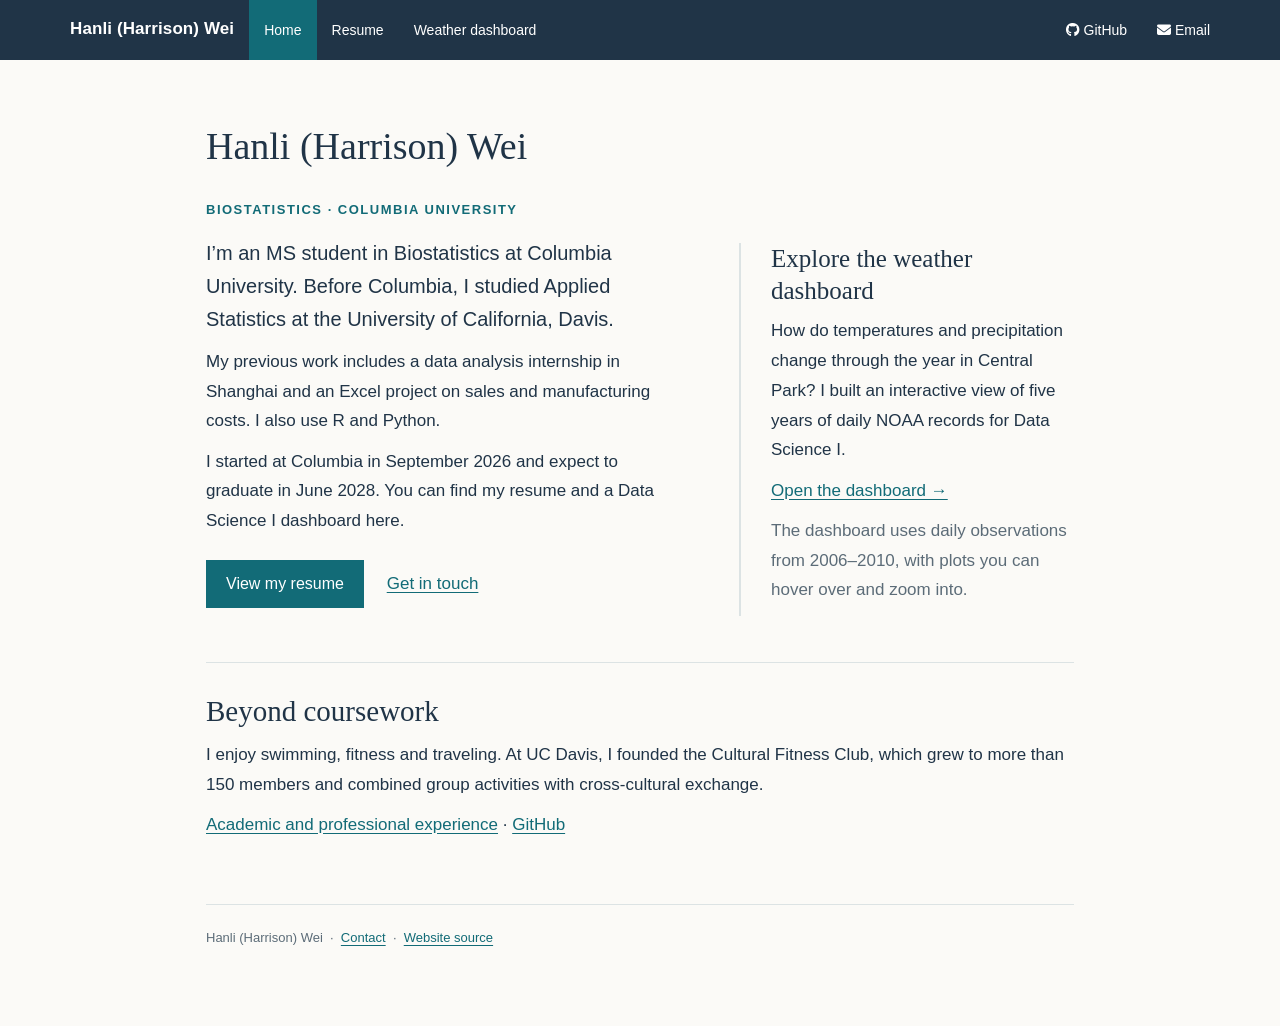
==== commit db1e4b86: "Refine profile wording, explain seasonal boxes and document future site updates" ====
--- a/index.html
+++ b/index.html
@@ -294,13 +294,12 @@
 Columbia, I studied Applied Statistics at the University of California,
 Davis.
 </p>
-<p>I work with R, Python and Excel to organize data, explore patterns
-and explain results. My experience includes sales and market analysis, a
-cost optimization project, and a student fitness organization at UC
-Davis.</p>
+<p>My previous work includes a data analysis internship in Shanghai and
+an Excel project on sales and manufacturing costs. I also use R and
+Python.</p>
 <p>I started at Columbia in September 2026 and expect to graduate in
-June 2028. This site brings together my background and a small
-collection of data work.</p>
+June 2028. You can find my resume and a Data Science I dashboard
+here.</p>
 <div class="link-row">
 <p><a class="button-link" href="resume.html">View my resume</a>
 <a href="mailto:hw3206@cumc.columbia.edu">Get in touch</a></p>
@@ -314,8 +313,8 @@
 records for Data Science I.</p>
 <p><a href="dashboard.html">Open the dashboard →</a></p>
 <p class="muted">
-Four chart types. Daily observations from 2006–2010. Built with R,
-Plotly and flexdashboard.
+The dashboard uses daily observations from 2006–2010, with plots you can
+hover over and zoom into.
 </p>
 </div>
 </div>
